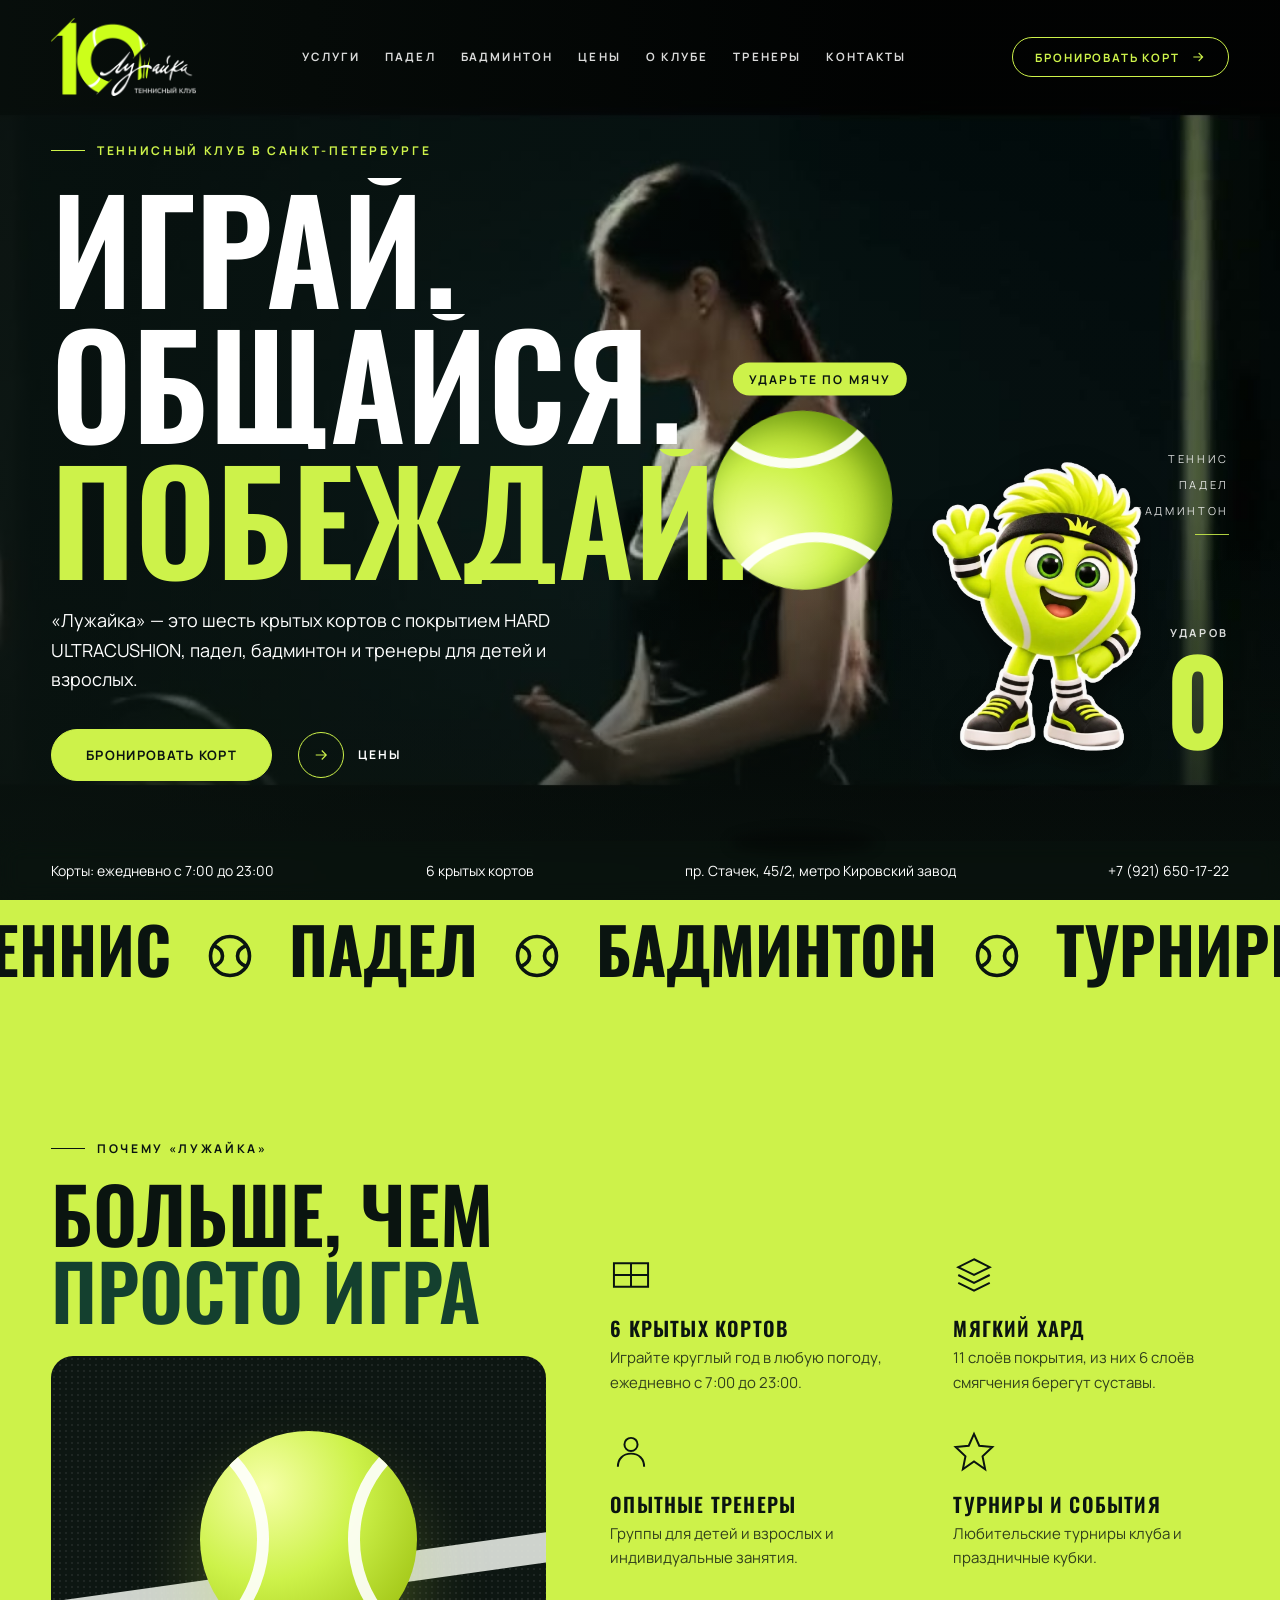
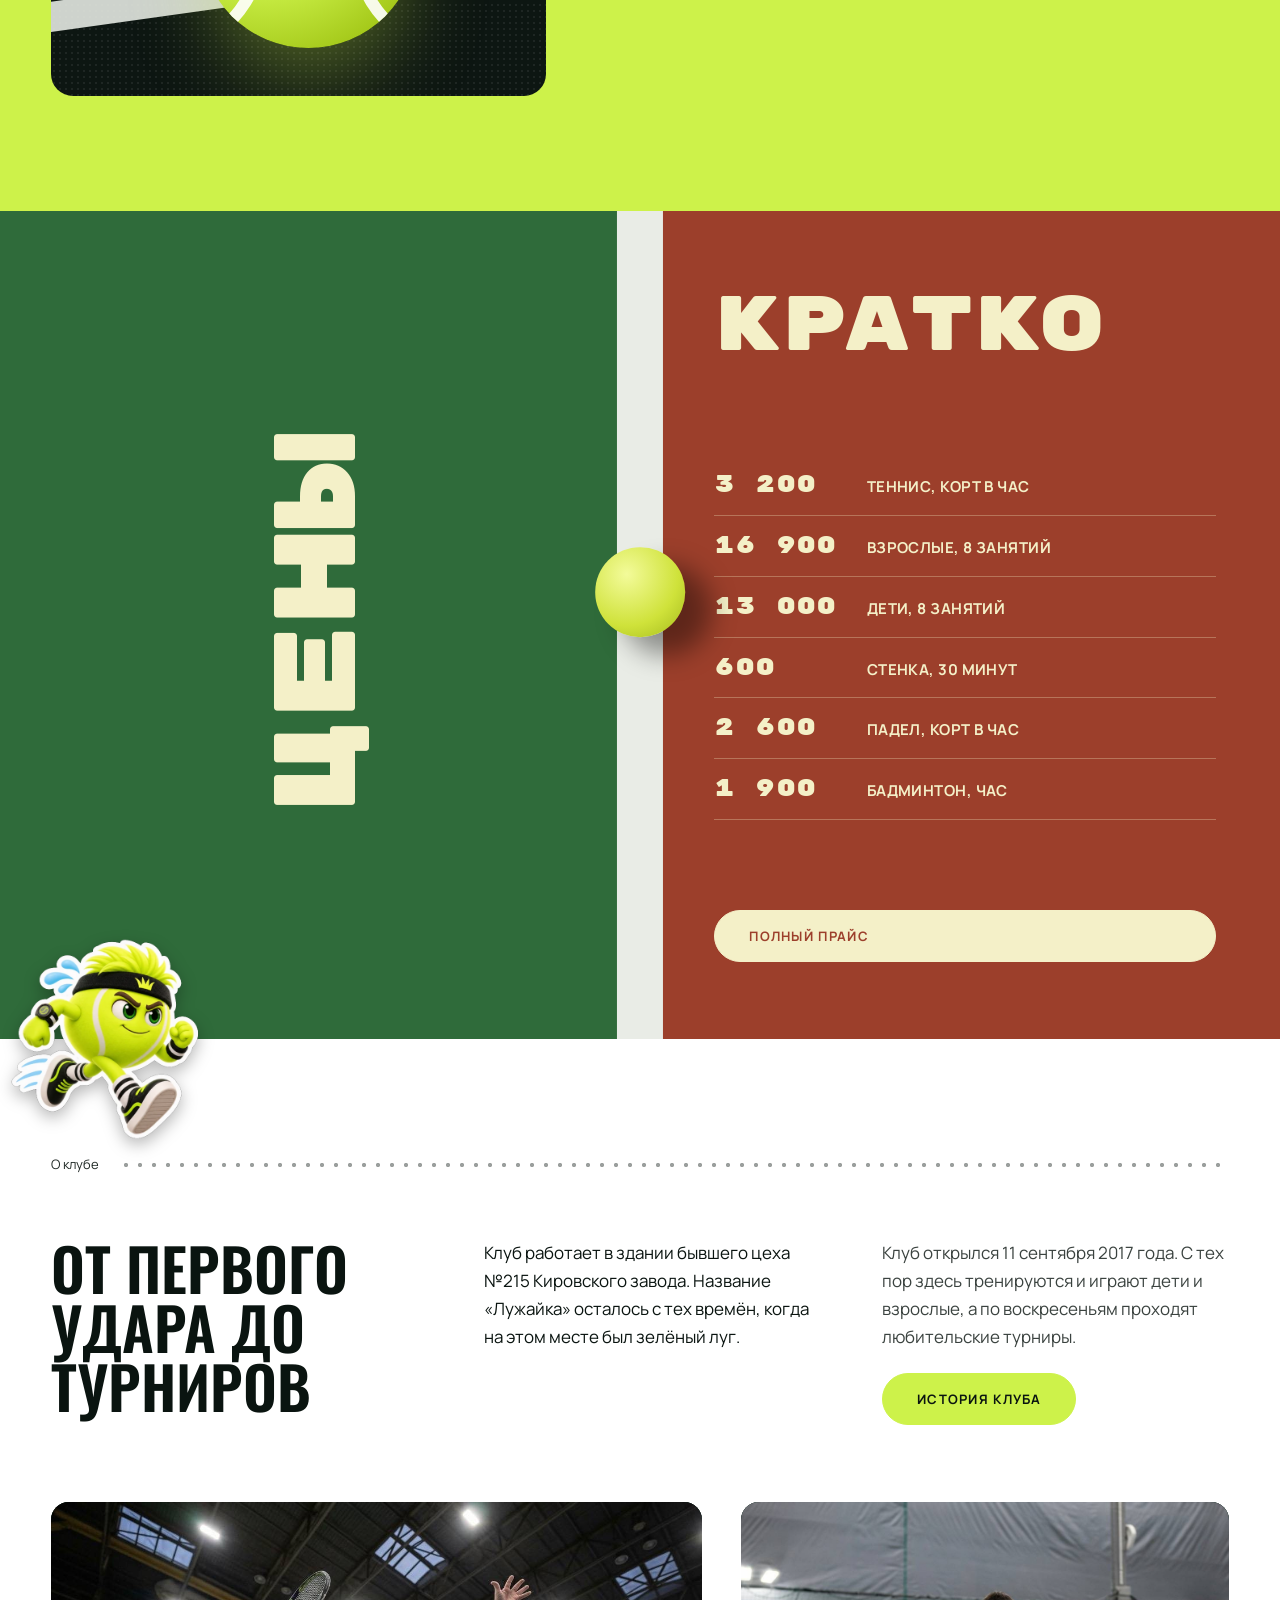
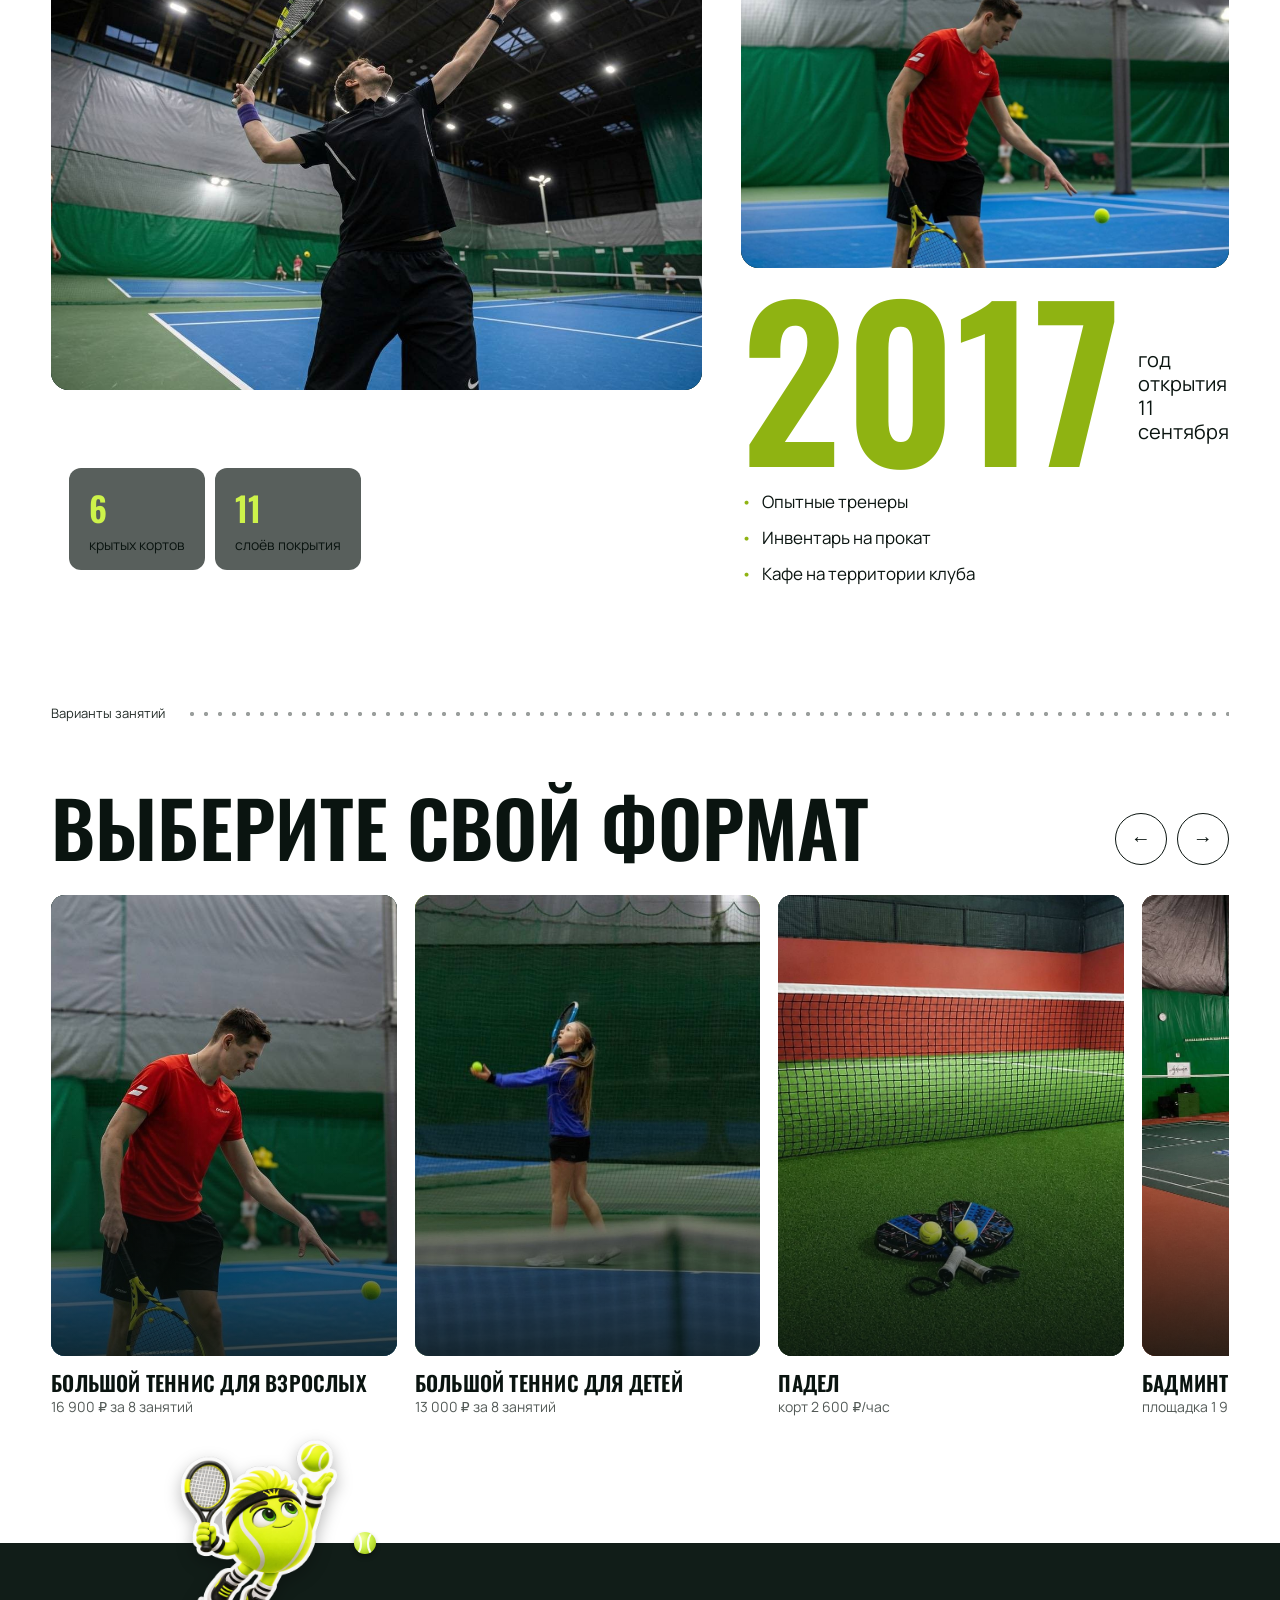
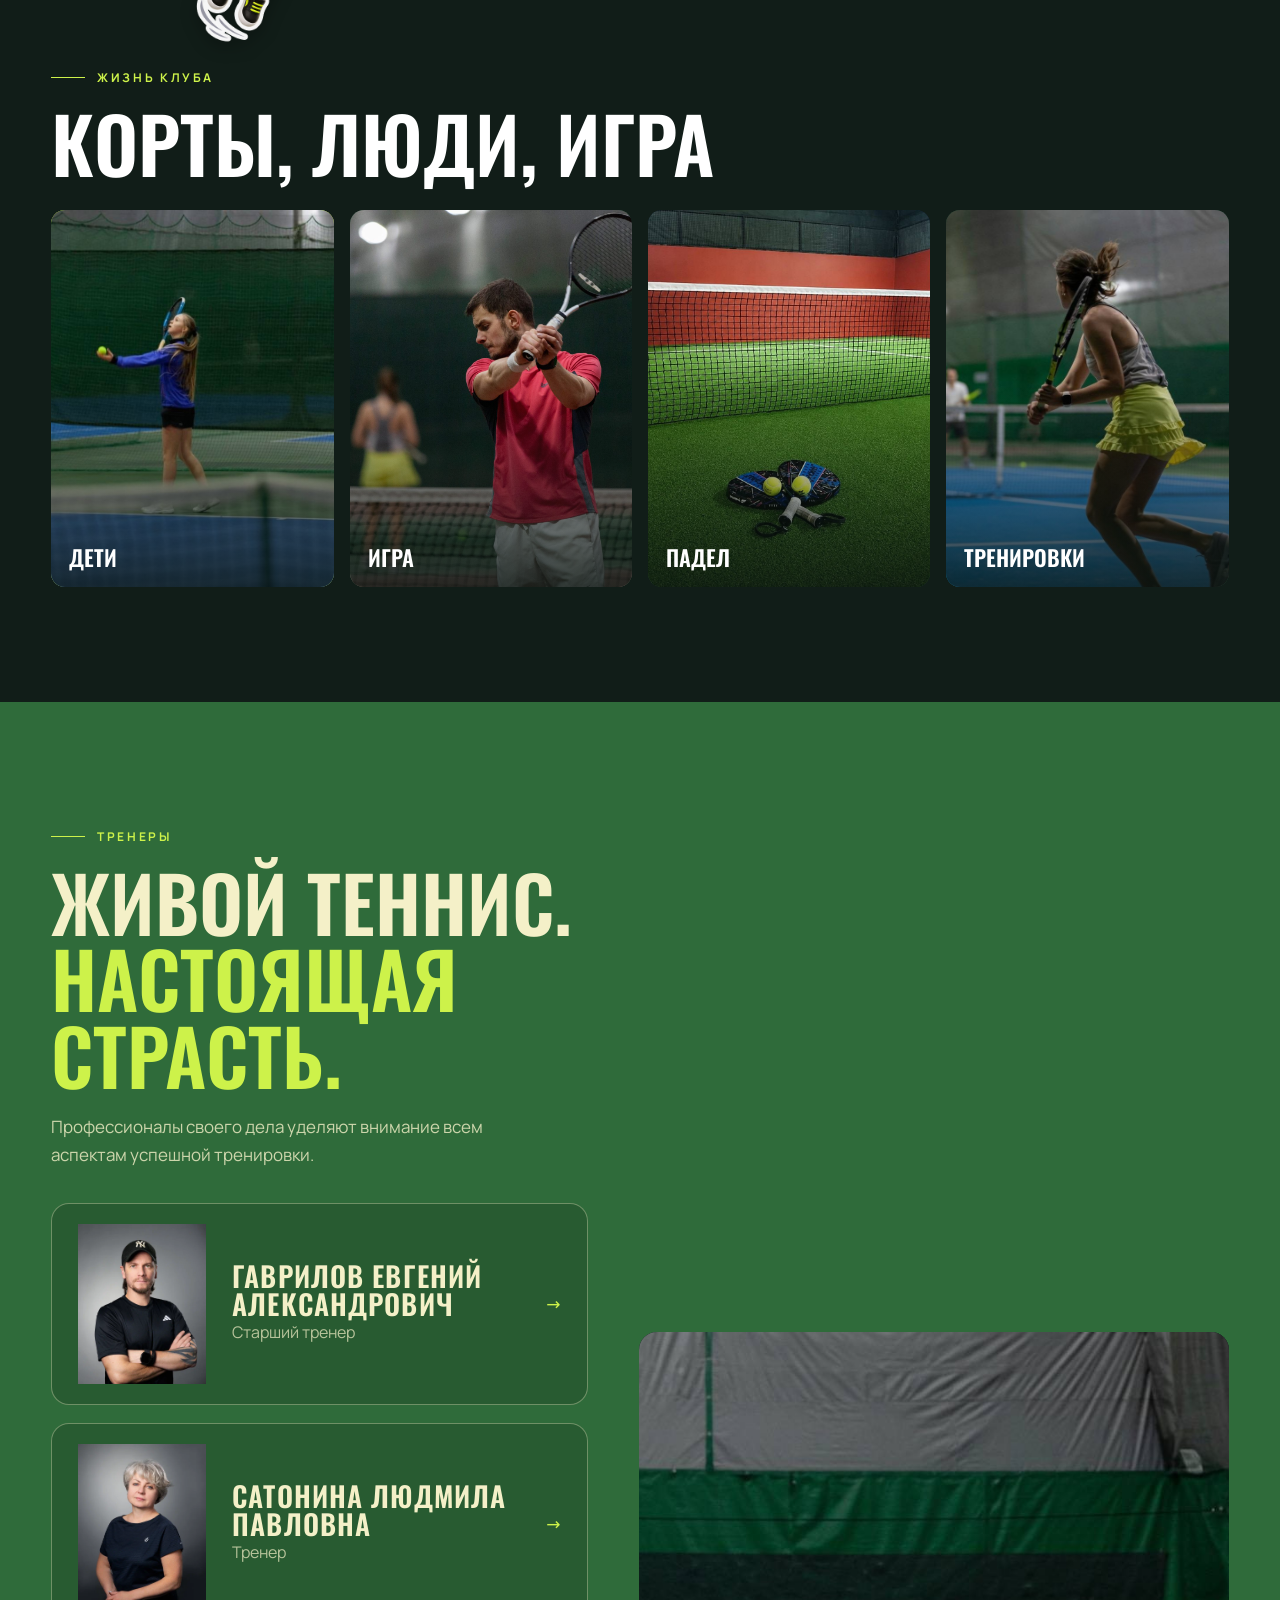
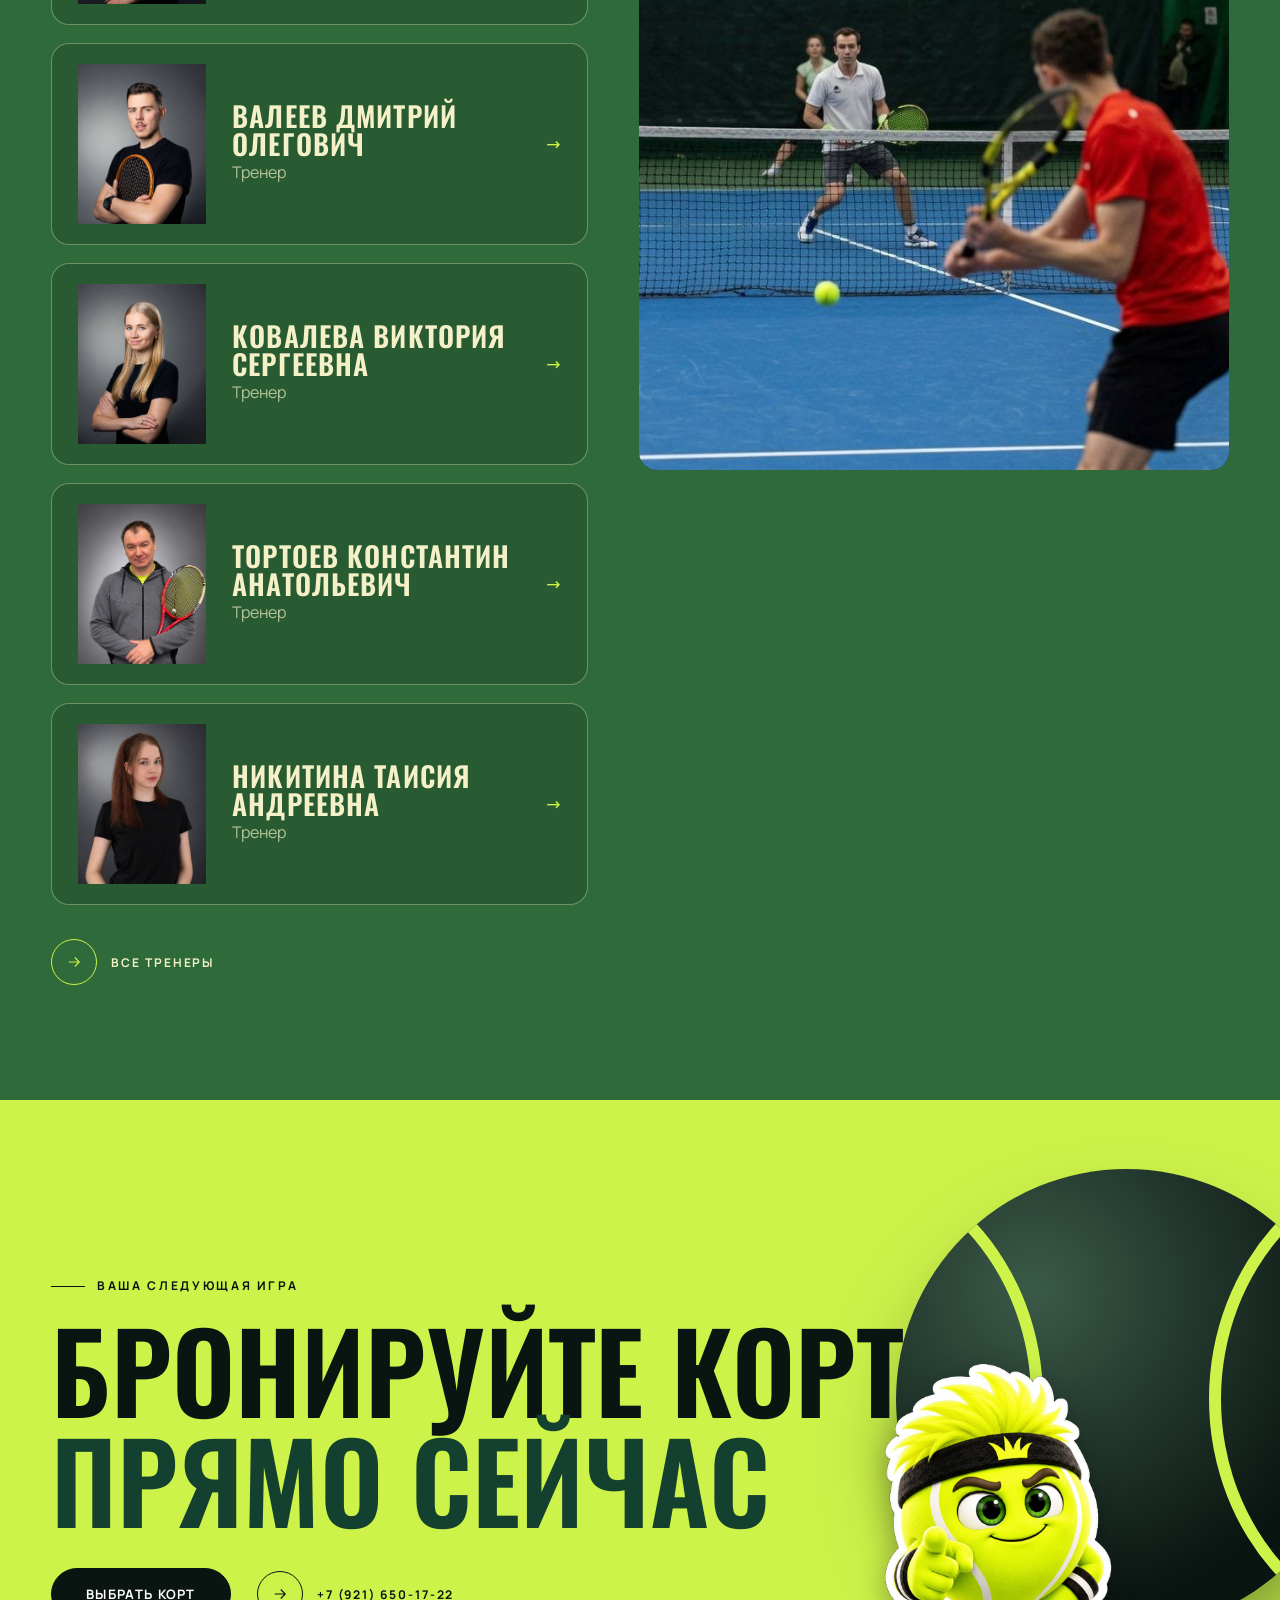
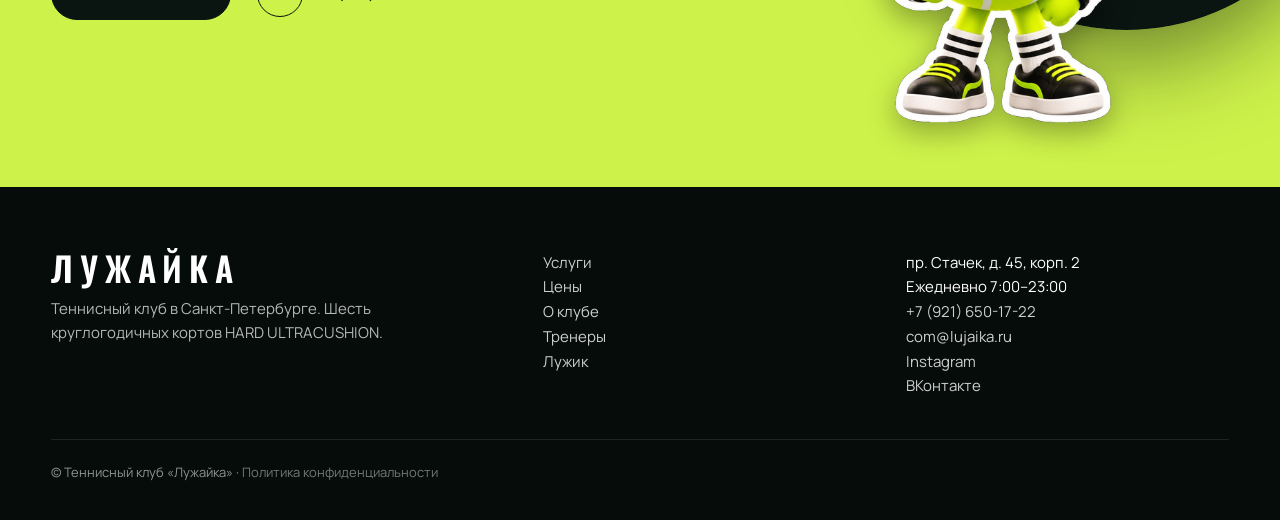
==== index.html @ 57867c81 "Сайт: убрана вращающаяся печать на главном экране Co-Authored-By: Claude Sonnet 5.5 <noreply@anthrop" ====
<!DOCTYPE html>
<html lang="ru">
<head>
<meta charset="utf-8">
<meta name="viewport" content="width=device-width, initial-scale=1, viewport-fit=cover">

<!-- Заголовок вкладки и описание для поисковиков (Яндекс, Google).
     Это единственный текст, который лежит не в js/content.js.
     Если поменяете телефон, адрес или число кортов, обновите описание ниже. -->
<title>Теннисный клуб «Лужайка» — Санкт-Петербург</title>
<meta name="description" content="6 крытых кортов HARD ULTRACUSHION, тренировочная стенка, группы для детей и взрослых, турниры. До 23:00, пр. Стачек, 45/2, Санкт-Петербург.">

<!-- Значок вкладки браузера (салатовый мяч) -->
<link rel="icon" href="data:image/svg+xml,%3Csvg xmlns='http://www.w3.org/2000/svg' viewBox='0 0 32 32'%3E%3Ccircle cx='16' cy='16' r='15' fill='%23cdf24a'/%3E%3Cpath d='M5 9c8 3 8 11 0 14M27 9c-8 3-8 11 0 14' stroke='%23fff' stroke-width='2.4' fill='none'/%3E%3C/svg%3E">

<!-- Шрифты лежат на сайте (папка fonts/), внешние сервисы не нужны -->
<link rel="stylesheet" href="css/00-fonts.css?v=20261121">

<!-- ОФОРМЛЕНИЕ. Порядок важен: файлы ниже перекрывают файлы выше. -->
<link rel="stylesheet" href="css/01-base.css?v=20261121">
<link rel="stylesheet" href="css/02-header.css?v=20261121">
<link rel="stylesheet" href="css/03-photos.css?v=20261121">
<link rel="stylesheet" href="css/04-home.css?v=20261121">
<link rel="stylesheet" href="css/05-inner-pages.css?v=20261121">
<link rel="stylesheet" href="css/06-footer.css?v=20261121">
<link rel="stylesheet" href="css/07-responsive.css?v=20261121">
<link rel="stylesheet" href="css/08-extras.css?v=20261121">
<link rel="stylesheet" href="css/09-luzhik.css?v=20261121">
<link rel="stylesheet" href="css/10-legal.css?v=20261121">
</head>
<body>

<!-- Шапка и меню заполняются скриптом (js/components.js) из списка NAV в content.js -->
<header class="hd" id="hd"></header>
<nav class="mn" id="mn" aria-label="Меню"></nav>

<!-- Служебные слои для анимации перехода между страницами -->
<div id="bars"></div>
<div class="wl"></div>

<!-- Сюда скрипт подставляет содержимое страниц (js/pages.js) -->
<main id="app"></main>

<noscript>
  <p style="padding:120px 24px 40px;max-width:640px;margin:0 auto;color:#fff">
    Теннисный клуб «Лужайка», пр. Стачек, 45/2, Санкт-Петербург. Ежедневно с 7:00 до 23:00.
    Телефон: <a href="tel:+79216501722" style="text-decoration:underline">+7 (921) 650-17-22</a>.
    Для работы сайта включите JavaScript.
  </p>
</noscript>

<!-- СКРИПТЫ. Порядок важен: каждый следующий использует то, что описано в предыдущих.
     content.js    — все тексты, цены, контакты (ЭТОТ ФАЙЛ ВЫ РЕДАКТИРУЕТЕ)
     images.js     — показ фото
     components.js — мелкие блоки (шапка, карточки, подвал)
     pages.js      — сборка страниц
     booking.js    — страница бронирования
     ball-game.js  — мяч на главном экране
     app.js        — переходы между страницами; запускает сайт -->
<script src="js/content.js?v=20261121"></script>
<script src="js/images.js?v=20261121"></script>
<script src="js/components.js?v=20261121"></script>
<script src="js/pages.js?v=20261121"></script>
<script src="js/booking.js?v=20261121"></script>
<script src="js/ball-game.js?v=20261121"></script>
<script src="js/luzhik.js?v=20261121"></script>
<script src="js/cookies.js?v=20261121"></script>
<script src="js/app.js?v=20261121"></script>
</body>
</html>
---- css/00-fonts.css ----
/* Шрифты лежат на самом сайте (папка fonts/), а не на серверах Google: так посетитель не передаёт им свой IP-адрес.
   Шрифты Oswald, Manrope, Rubik Mono One распространяются по лицензии SIL Open Font License 1.1. */
@font-face{font-family:'Oswald';font-style:normal;font-weight:400;font-display:swap;src:url(../fonts/oswald-cyrillic-400.woff2) format('woff2');unicode-range:U+0301,U+0400-045F,U+0490-0491,U+04B0-04B1,U+2116}
@font-face{font-family:'Oswald';font-style:normal;font-weight:400;font-display:swap;src:url(../fonts/oswald-latin-400.woff2) format('woff2');unicode-range:U+0000-00FF,U+0131,U+0152-0153,U+02BB-02BC,U+02C6,U+02DA,U+02DC,U+2000-206F,U+20AC,U+2122,U+2191,U+2193,U+2212,U+2215,U+FEFF,U+FFFD}
@font-face{font-family:'Oswald';font-style:normal;font-weight:500;font-display:swap;src:url(../fonts/oswald-cyrillic-500.woff2) format('woff2');unicode-range:U+0301,U+0400-045F,U+0490-0491,U+04B0-04B1,U+2116}
@font-face{font-family:'Oswald';font-style:normal;font-weight:500;font-display:swap;src:url(../fonts/oswald-latin-500.woff2) format('woff2');unicode-range:U+0000-00FF,U+0131,U+0152-0153,U+02BB-02BC,U+02C6,U+02DA,U+02DC,U+2000-206F,U+20AC,U+2122,U+2191,U+2193,U+2212,U+2215,U+FEFF,U+FFFD}
@font-face{font-family:'Oswald';font-style:normal;font-weight:600;font-display:swap;src:url(../fonts/oswald-cyrillic-600.woff2) format('woff2');unicode-range:U+0301,U+0400-045F,U+0490-0491,U+04B0-04B1,U+2116}
@font-face{font-family:'Oswald';font-style:normal;font-weight:600;font-display:swap;src:url(../fonts/oswald-latin-600.woff2) format('woff2');unicode-range:U+0000-00FF,U+0131,U+0152-0153,U+02BB-02BC,U+02C6,U+02DA,U+02DC,U+2000-206F,U+20AC,U+2122,U+2191,U+2193,U+2212,U+2215,U+FEFF,U+FFFD}
@font-face{font-family:'Oswald';font-style:normal;font-weight:700;font-display:swap;src:url(../fonts/oswald-cyrillic-700.woff2) format('woff2');unicode-range:U+0301,U+0400-045F,U+0490-0491,U+04B0-04B1,U+2116}
@font-face{font-family:'Oswald';font-style:normal;font-weight:700;font-display:swap;src:url(../fonts/oswald-latin-700.woff2) format('woff2');unicode-range:U+0000-00FF,U+0131,U+0152-0153,U+02BB-02BC,U+02C6,U+02DA,U+02DC,U+2000-206F,U+20AC,U+2122,U+2191,U+2193,U+2212,U+2215,U+FEFF,U+FFFD}
@font-face{font-family:'Manrope';font-style:normal;font-weight:400;font-display:swap;src:url(../fonts/manrope-cyrillic-400.woff2) format('woff2');unicode-range:U+0301,U+0400-045F,U+0490-0491,U+04B0-04B1,U+2116}
@font-face{font-family:'Manrope';font-style:normal;font-weight:400;font-display:swap;src:url(../fonts/manrope-latin-400.woff2) format('woff2');unicode-range:U+0000-00FF,U+0131,U+0152-0153,U+02BB-02BC,U+02C6,U+02DA,U+02DC,U+2000-206F,U+20AC,U+2122,U+2191,U+2193,U+2212,U+2215,U+FEFF,U+FFFD}
@font-face{font-family:'Manrope';font-style:normal;font-weight:500;font-display:swap;src:url(../fonts/manrope-cyrillic-500.woff2) format('woff2');unicode-range:U+0301,U+0400-045F,U+0490-0491,U+04B0-04B1,U+2116}
@font-face{font-family:'Manrope';font-style:normal;font-weight:500;font-display:swap;src:url(../fonts/manrope-latin-500.woff2) format('woff2');unicode-range:U+0000-00FF,U+0131,U+0152-0153,U+02BB-02BC,U+02C6,U+02DA,U+02DC,U+2000-206F,U+20AC,U+2122,U+2191,U+2193,U+2212,U+2215,U+FEFF,U+FFFD}
@font-face{font-family:'Manrope';font-style:normal;font-weight:700;font-display:swap;src:url(../fonts/manrope-cyrillic-700.woff2) format('woff2');unicode-range:U+0301,U+0400-045F,U+0490-0491,U+04B0-04B1,U+2116}
@font-face{font-family:'Manrope';font-style:normal;font-weight:700;font-display:swap;src:url(../fonts/manrope-latin-700.woff2) format('woff2');unicode-range:U+0000-00FF,U+0131,U+0152-0153,U+02BB-02BC,U+02C6,U+02DA,U+02DC,U+2000-206F,U+20AC,U+2122,U+2191,U+2193,U+2212,U+2215,U+FEFF,U+FFFD}
@font-face{font-family:'Rubik Mono One';font-style:normal;font-weight:400;font-display:swap;src:url(../fonts/rubik-mono-one-cyrillic-400.woff2) format('woff2');unicode-range:U+0301,U+0400-045F,U+0490-0491,U+04B0-04B1,U+2116}
@font-face{font-family:'Rubik Mono One';font-style:normal;font-weight:400;font-display:swap;src:url(../fonts/rubik-mono-one-latin-400.woff2) format('woff2');unicode-range:U+0000-00FF,U+0131,U+0152-0153,U+02BB-02BC,U+02C6,U+02DA,U+02DC,U+2000-206F,U+20AC,U+2122,U+2191,U+2193,U+2212,U+2215,U+FEFF,U+FFFD}
---- css/01-base.css ----
/* ============================================================
   База: цвета, шрифты, общие правила и кнопки
   Меняйте цвета и шрифты в блоке :root в самом верху.
   ============================================================ */

/* Цвета и шрифты сайта. Поменяйте значение здесь, и цвет изменится везде. */
:root {
  --n: #0a1410;      /* самый тёмный фон (почти чёрный с зелёным оттенком) */
  --n2: #111d18;     /* чуть светлее тёмный фон для чередования блоков */
  --lime: #cdf24a;   /* фирменный салатовый: кнопки, акценты, мяч */
  --lm2: #8fb312;    /* тёмный салатовый для светлых блоков */
  --bl: #2a6bd0;     /* синий (корты, блок «Теннис для всех») */
  --bl2: #1a4a9e;    /* тёмно-синий */
  --gr: #2f6b3a;     /* зелёный (блок «Теннис», тренеры) */
  --br: #9c3f2b;     /* кирпичный (блок «Цены», бадминтон) */
  --cr: #f4f0c8;     /* кремовый текст на зелёном и кирпичном */
  --ink: #0a1410;    /* цвет текста на светлом фоне */
  --ln: rgba(255,255,255,.18); /* тонкие линии-разделители */
  --d: "Oswald","Arial Narrow",sans-serif;   /* шрифт заголовков */
  --s: "Manrope",system-ui,sans-serif;       /* шрифт основного текста */
  box-sizing: border-box;
}

/* Основа страницы */

html {
  background: var(--n);
  scroll-behavior: smooth;
}

*,
*::before,
*::after {
  box-sizing: inherit;
}

/* Основной текст */

body {
  margin: 0;
  background: var(--n);
  color: #fff;
  font: 400 17px/1.65 var(--s);
  overflow-x: hidden;
}

a {
  color: inherit;
  text-decoration: none;
}

:focus-visible {
  outline: 2px solid var(--lime);
  outline-offset: 3px;
}

p {
  margin: 0;
}

/* Заголовки */

h1,
h2,
h3 {
  font-family: var(--d);
  text-transform: uppercase;
  font-weight: 600;
  margin: 0;
  line-height: 1;
}

h2 {
  font-size: clamp(40px,6vw,92px);
}

h3 {
  font-size: clamp(22px,2.2vw,32px);
  letter-spacing: .01em;
}

/* Контейнер: ограничивает ширину содержимого */

.wrap {
  max-width: 1360px;
  margin: 0 auto;
  padding: 0 clamp(20px,4vw,56px);
}

.sec {
  padding: clamp(70px,9vw,130px) 0;
}

/* Цветные фоны секций: .dk тёмный, .dk2 тёмный светлее, .lt светлый */

.dk {
  background: var(--n);
}

/* Цветные фоны секций: .dk тёмный, .dk2 тёмный светлее, .lt светлый */

.dk2 {
  background: var(--n2);
}

.lt {
  background: #fff;
  color: var(--ink);
}

.lm {
  color: var(--lime);
}

.lt .lm {
  color: var(--lm2);
}

/* Метка над заголовком («— ПОКРЫТИЕ») */

.lb {
  display: inline-flex;
  align-items: center;
  gap: 12px;
  font-size: 12px;
  letter-spacing: .22em;
  text-transform: uppercase;
  font-weight: 700;
  color: var(--lime);
}

.lt .lb {
  color: var(--lm2);
}

/* Метка над заголовком («— ПОКРЫТИЕ») */

.lb::before {
  content: "";
  width: 34px;
  height: 1px;
  background: currentColor;
}

/* Нумерованный маркер раздела (A, B) */

.mk {
  display: flex;
  align-items: center;
  gap: 14px;
  border-bottom: 1px solid currentColor;
  padding-bottom: 12px;
  margin-bottom: clamp(30px,4vw,56px);
  font-size: 13px;
  opacity: .9;
}

/* Нумерованный маркер раздела (A, B) */

.mk b {
  width: 28px;
  height: 28px;
  border: 1px solid currentColor;
  border-radius: 50%;
  display: grid;
  place-items: center;
  font-size: 12px;
}

/* Основная кнопка */

.btn {
  display: inline-block;
  padding: 16px 34px;
  border-radius: 99px;
  background: var(--lime);
  color: var(--ink);
  font: 700 13px var(--s);
  letter-spacing: .1em;
  text-transform: uppercase;
  border: 1px solid var(--lime);
  cursor: pointer;
  transition: background .4s,color .4s,transform .5s cubic-bezier(.2,.8,.2,1);
}

/* Основная кнопка */

.btn:hover {
  transform: translateY(-3px);
  background: transparent;
  color: var(--lime);
}

.lt .btn:hover {
  color: var(--ink);
  background: #fff;
}

/* Кнопка-стрелка («Все тренеры →») */

.bt {
  display: inline-flex;
  align-items: center;
  gap: 14px;
  font: 700 12px var(--s);
  letter-spacing: .16em;
  text-transform: uppercase;
  cursor: pointer;
  background: none;
  border: 0;
  color: inherit;
}

/* Кнопка-стрелка («Все тренеры →») */

.bt i {
  width: 46px;
  height: 46px;
  border: 1px solid var(--lime);
  border-radius: 50%;
  display: grid;
  place-items: center;
  color: var(--lime);
  transition: background .4s,color .4s,transform .5s;
}

/* Кнопка-стрелка («Все тренеры →») */

.bt i svg {
  width: 18px;
}

/* Кнопка-стрелка («Все тренеры →») */

.bt:hover i {
  background: var(--lime);
  color: var(--ink);
  transform: translateX(6px);
}

.lt .bt i {
  border-color: var(--ink);
  color: var(--ink);
}

.lt .bt:hover i {
  background: var(--ink);
  color: #fff;
}
---- css/02-header.css ----
/* ============================================================
   Шапка, мобильное меню и анимация перехода между страницами
   ============================================================ */

.hd {
  position: fixed;
  top: 0;
  left: 0;
  right: 0;
  z-index: 50;
  padding: 18px 0;
  transition: background .5s,padding .5s;
}

.hd.sc {
  background: rgba(10,20,16,.84);
  backdrop-filter: blur(14px);
  padding: 12px 0;
}

/* Шапка */

.hd .wrap {
  display: flex;
  align-items: center;
  justify-content: space-between;
  gap: 20px;
}

/* Логотип */

.logo {
  display: flex;
  align-items: center;
  gap: 12px;
  font: 600 24px var(--d);
  letter-spacing: .2em;
  text-transform: uppercase;
}

/* Логотип */

.logo svg {
  width: 32px;
}

/* Меню в шапке */

.links {
  display: flex;
  gap: clamp(14px,2vw,34px);
}

.lk {
  font-size: 11.5px;
  letter-spacing: .18em;
  text-transform: uppercase;
  font-weight: 700;
  position: relative;
  padding: 6px 0;
  opacity: .85;
}

.lk::after {
  content: "";
  position: absolute;
  left: 0;
  right: 0;
  bottom: 0;
  height: 1px;
  background: var(--lime);
  transform: scaleX(0);
  transform-origin: left;
  transition: transform .5s;
}

.lk:hover,
.lk.on {
  opacity: 1;
}

.lk:hover::after,
.lk.on::after {
  transform: scaleX(1);
}

.lk.on {
  color: var(--lime);
}

/* Кнопка «Бронировать корт» в шапке */

.hb {
  display: inline-flex;
  gap: 10px;
  align-items: center;
  border: 1px solid var(--lime);
  color: var(--lime);
  padding: 11px 22px;
  border-radius: 99px;
  font: 700 11.5px var(--s);
  letter-spacing: .16em;
  text-transform: uppercase;
  transition: background .4s,color .4s;
}

/* Кнопка «Бронировать корт» в шапке */

.hb svg {
  width: 16px;
}

/* Кнопка «Бронировать корт» в шапке */

.hb:hover {
  background: var(--lime);
  color: var(--ink);
}

/* Кнопка «Меню» на телефоне */

#mb {
  display: none;
  background: none;
  border: 1px solid var(--ln);
  color: #fff;
  border-radius: 99px;
  padding: 10px 18px;
  font: 700 12px var(--s);
  letter-spacing: .14em;
  text-transform: uppercase;
}

/* Полноэкранное меню на телефоне */

.mn {
  position: fixed;
  inset: 0;
  z-index: 49;
  background: var(--n);
  display: flex;
  flex-direction: column;
  justify-content: center;
  padding: 100px clamp(24px,6vw,80px) 40px;
  opacity: 0;
  visibility: hidden;
  transition: opacity .5s,visibility 0s .5s;
}

.mo .mn {
  opacity: 1;
  visibility: visible;
  transition: opacity .5s;
}

/* Полноэкранное меню на телефоне */

.mn a {
  font: 600 clamp(32px,6vh,58px)/1.2 var(--d);
  text-transform: uppercase;
  width: max-content;
  transform: translateY(24px);
  opacity: 0;
  transition: .7s;
}

.mo .mn a {
  transform: none;
  opacity: 1;
  transition-delay: calc(.2s + var(--k)*.05s);
}

/* Полноэкранное меню на телефоне */

.mn a.on,
.mn a:hover {
  color: var(--lime);
}

@media (max-width: 1240px) {
  .links,
  .hb {
    display: none;
  }
  #mb {
    display: block;
  }
}

/* Анимация перехода между страницами (зелёный экран + Лужик) */

#bars {
  position: fixed;
  inset: 0;
  z-index: 80;
  display: flex;
  pointer-events: none;
}

/* Анимация перехода между страницами (зелёный экран + Лужик) */

#bars i {
  position: absolute;
  inset: 0;
  background: #0E2A1F;
  opacity: 0;
}

/* Лужик, пробегающий во время перехода */
#bars .tr-lz {
  position: absolute;
  left: 50%;
  top: 58%;
  width: clamp(110px, 22vw, 200px);
  margin-left: calc(clamp(110px, 22vw, 200px) / -2);
  transform: translateX(-120vw);
}

/* Название страницы во время перехода */

.wl {
  position: fixed;
  inset: 0;
  z-index: 81;
  display: grid;
  place-items: center;
  font: 700 clamp(40px,10vw,150px) var(--d);
  text-transform: uppercase;
  color: #fff;
  opacity: 0;
  pointer-events: none;
  text-align: center;
  padding: 0 20px;
}

/* Логотип «10 лет» */
.logo img { display: block; height: 78px; width: auto; }
@media (max-width: 600px) { .logo img { height: 58px; } }
---- css/03-photos.css ----
/* ============================================================
   Рамки для фото и эффект появления блоков
   ============================================================ */

/* Фото: рамка, подложка и растягивание на всю область */

.px {
  position: relative;
  overflow: hidden;
  border-radius: 18px;
  background: #16231d;
}

/* Фото: рамка, подложка и растягивание на всю область */

.px>svg,
.px>img {
  position: absolute;
  inset: 0;
  width: 100%;
  height: 100%;
  object-fit: cover;
  display: block;
}

/* Фото: рамка, подложка и растягивание на всю область */

.px img {
  transition: transform 1.4s cubic-bezier(.2,.8,.2,1);
}

/* Фото: рамка, подложка и растягивание на всю область */

.px.bg {
  border-radius: 0;
  position: absolute;
  inset: 0;
  aspect-ratio: auto;
}

/* Плавное появление блоков при прокрутке */

.rv {
  opacity: 0;
  transform: translateY(34px);
  transition: opacity 1.1s,transform 1.1s cubic-bezier(.2,.8,.2,1);
}

/* Плавное появление блоков при прокрутке */

.rv.in {
  opacity: 1;
  transform: none;
}


/* Фото тренера по бадминтону: без боковых полей и без обрезки */
.badminton-coach-frame {
  width: 100%;
  min-width: 0;
  display: flex;
  justify-content: center;
  align-items: flex-start;
}
.badminton-coach-photo {
  position: relative;
  width: 100%;
  height: auto;
  aspect-ratio: auto !important;
  overflow: visible;
  border-radius: 18px;
  background: transparent;
}
.badminton-coach-photo > svg { display: none; }
.badminton-coach-photo > img {
  position: relative;
  inset: auto;
  display: block;
  width: 100%;
  height: auto;
  object-fit: contain;
  border-radius: 18px;
}
---- css/04-home.css ----
/* ============================================================
   Главная страница: главный экран, преимущества, ретро-блок, карусель, тренеры
   ============================================================ */

/* Главный экран (hero) */

.hero {
  position: relative;
  min-height: 100svh;
  display: flex;
  flex-direction: column;
  justify-content: flex-end;
  padding-top: 130px;
  overflow: hidden;
  background: linear-gradient(135deg,#123326,#0a1410);
}

/* Главный экран (hero) */

.hero video,
.hero .bga {
  position: absolute;
  inset: 0;
  width: 100%;
  height: 100%;
  object-fit: cover;
}

/* Сразу показываем кадр-обложку из видео (hero-poster.jpg), пока видео грузится — без нарисованного корта. */
.hero {
  background: #0a1410 url("../img/hero-poster.jpg") center / cover no-repeat;
}
.hero video {
  opacity: 1;
  background: transparent;
}

.hero video.is-ready {
  opacity: 1;
}

/* Главный экран (hero) */

.hero .bga {
  display: none;   /* нарисованный корт больше не показываем */
}

/* Затемнение поверх видео */

.ov {
  position: absolute;
  inset: 0;
  background: linear-gradient(90deg,rgba(10,20,16,.7),rgba(10,20,16,.12) 70%),linear-gradient(0deg,rgba(10,20,16,.75),transparent 40%);
}

/* Главный экран (hero) */

.hero h1 {
  font-size: clamp(60px,11vw,170px);
  line-height: .92;
  font-weight: 600;
  position: relative;
  z-index: 3;
  margin: 18px 0 22px;
}

.ln {
  display: block;
  overflow: hidden;
  padding: .02em 0;
}

/* Заголовок показывается сразу: не оставляем обрезанный текст при загрузке. */
.ln span {
  display: block;
  transform: none;
  animation: none;
}

@keyframes up {
  to {
    transform: none;
  }
}

/* Главный экран (hero) */

.hero .lb,
.hero .sub,
.hero .cta {
  position: relative;
  z-index: 3;
  opacity: 0;
  animation: fi 1.2s var(--delay) forwards;
}

@keyframes fi {
  to {
    opacity: 1;
  }
}

/* Главный экран (hero) */

.hero .sub {
  max-width: 520px;
  margin-bottom: 34px;
  opacity: 0;
  font-size: 18px;
}

.cta {
  display: flex;
  gap: 26px;
  flex-wrap: wrap;
  align-items: center;
}

/* Подпись справа: Теннис / Падел / Бадминтон */

.side {
  position: absolute;
  right: clamp(20px,4vw,56px);
  top: 50%;
  z-index: 3;
  display: grid;
  gap: 8px;
  font-size: 11px;
  letter-spacing: .24em;
  text-transform: uppercase;
  text-align: right;
  opacity: .85;
}

/* Подпись справа: Теннис / Падел / Бадминтон */

.side::after {
  content: "";
  width: 34px;
  height: 1px;
  background: var(--lime);
  justify-self: end;
  margin-top: 6px;
}

/* Полоса с фактами внизу главного экрана */

.facts {
  position: relative;
  z-index: 4;
  margin-top: clamp(36px,5vw,60px);
  border-top: 1px solid var(--ln);
  background: rgba(10,20,16,.55);
  backdrop-filter: blur(10px);
  padding: 18px 0;
  font-size: 14px;
}

/* Полоса с фактами внизу главного экрана */

.facts .wrap {
  display: flex;
  flex-wrap: wrap;
  justify-content: space-between;
  gap: 6px 28px;
}

/* Блок «Больше, чем просто игра» */

.fx {
  display: grid;
  grid-template-columns: 1fr 1.25fr;
  gap: clamp(30px,5vw,80px);
  align-items: center;
}

/* Тёмная плашка с летающим мячом */

.band {
  position: relative;
  overflow: hidden;
  border-radius: 22px;
  min-height: 340px;
  background: #0d1612 radial-gradient(rgba(255,255,255,.07) 1px,transparent 1px) 0 0/6px 6px;
}

/* Тёмная плашка с летающим мячом */

.band::before {
  content: "";
  position: absolute;
  left: -10%;
  right: -10%;
  top: 62%;
  height: 30px;
  background: #e4e8e2;
  transform: rotate(-8deg);
  opacity: .9;
}

/* Мяч (рисуется стилями) */

.ball3 {
  position: absolute;
  left: 30%;
  top: 22%;
  width: clamp(150px,17vw,250px);
  aspect-ratio: 1;
  border-radius: 50%;
  overflow: hidden;
  background: radial-gradient(circle at 30% 26%,#f6ffa8,var(--lime) 42%,#8fb300 100%);
  box-shadow: 0 40px 80px -10px rgba(205,242,74,.35);
  animation: fl 6s ease-in-out infinite alternate;
}

@keyframes fl {
  to {
    transform: translateY(-18px) rotate(14deg);
  }
}

/* Мяч (рисуется стилями) */

.ball3::before,
.ball3::after {
  content: "";
  position: absolute;
  top: -4%;
  width: 100%;
  height: 108%;
  border-radius: 50%;
  border: clamp(7px,1vw,14px) solid rgba(255,255,255,.9);
}

/* Мяч (рисуется стилями) */

.ball3::before {
  left: -68%;
}

/* Мяч (рисуется стилями) */

.ball3::after {
  left: 68%;
}

/* Четыре преимущества */

.ft {
  display: grid;
  grid-template-columns: 1fr 1fr;
  gap: 34px 0;
}

/* Четыре преимущества */

.ft>div {
  padding: 0 26px;
  border-left: 1px solid var(--ln);
}

/* Четыре преимущества */

.ft svg {
  width: 42px;
  height: 42px;
  stroke: var(--lime);
  fill: none;
  stroke-width: 1.5;
  margin-bottom: 14px;
}

/* Четыре преимущества */

.ft h3 {
  margin-bottom: 8px;
  font-size: 20px;
  letter-spacing: .06em;
}

/* Четыре преимущества */

.ft p {
  opacity: .75;
  font-size: 15px;
}

/* Ретро-блок «Теннис / Цены» с кортом посередине */

.rt {
  display: grid;
  grid-template-columns: 1fr 1fr;
  position: relative;
  min-height: 92vh;
}

/* Ретро-блок «Теннис / Цены» с кортом посередине */

.rt .g {
  background: var(--gr);
  display: grid;
  place-items: center;
  padding: 30px;
}

/* Ретро-блок «Теннис / Цены» с кортом посередине */

.rt .g h2 {
  writing-mode: vertical-rl;
  transform: rotate(180deg);
  font: 400 clamp(56px,9vw,140px)/.95 "Rubik Mono One",var(--d);
  color: var(--cr);
  letter-spacing: -.02em;
}

/* Ретро-блок «Теннис / Цены» с кортом посередине */

.rt .l {
  position: absolute;
  left: 50%;
  top: 0;
  bottom: 0;
  width: clamp(26px,3.6vw,54px);
  transform: translateX(-50%);
  background: #e9ece6;
}

/* Ретро-блок «Теннис / Цены» с кортом посередине */

.rt .rb {
  position: absolute;
  left: 50%;
  top: 46%;
  width: clamp(70px,7vw,100px);
  aspect-ratio: 1;
  border-radius: 50%;
  transform: translate(-50%,-50%);
  background: radial-gradient(circle at 35% 30%,#f3fb9a,#cfe23a 60%,#a2b81c);
  box-shadow: 26px 18px 26px rgba(0,0,0,.4);
  animation: fl 5s ease-in-out infinite alternate;
}

/* Ретро-блок «Теннис / Цены» с кортом посередине */

.rt .b {
  background: var(--br);
  color: var(--cr);
  padding: clamp(40px,6vw,90px) clamp(24px,5vw,80px) clamp(40px,6vw,90px) calc(clamp(26px,3.6vw,54px)/2 + clamp(26px,4vw,64px));
  display: flex;
  flex-direction: column;
  justify-content: space-between;
  gap: 30px;
}

/* Ретро-блок «Теннис / Цены» с кортом посередине */

.rt .b h2 {
  font: 400 clamp(40px,6vw,86px)/1 "Rubik Mono One",var(--d);
}

.pl a {
  display: flex;
  gap: 18px;
  align-items: baseline;
  padding: 15px 0;
  border-bottom: 1px solid rgba(244,240,200,.3);
  font-weight: 700;
  text-transform: uppercase;
  font-size: 15px;
  letter-spacing: .03em;
  transition: padding .4s;
}

.pl a:hover {
  padding-left: 12px;
}

.pl b {
  font: 400 24px "Rubik Mono One",var(--d);
  white-space: nowrap;
  min-width: 5.6em;
}

/* Ретро-блок «Теннис / Цены» с кортом посередине */

.rt .btn {
  background: var(--cr);
  color: var(--br);
  border-color: var(--cr);
  justify-self: start;
}

/* Ретро-блок «Теннис / Цены» с кортом посередине */

.rt .btn:hover {
  color: var(--cr);
  background: transparent;
}

@media (max-width: 860px) {
  .rt {
    grid-template-columns: 1fr;
  }
  .rt .g h2 {
    writing-mode: initial;
    transform: none;
  }
  .rt .l,
  .rt .rb {
    display: none;
  }
  .rt .b {
    padding: 40px 24px;
  }
}

/* Синий блок «Теннис для всех» */

.bl {
  position: relative;
  overflow: hidden;
  background: linear-gradient(180deg,var(--bl),var(--bl2));
  padding: clamp(120px,14vw,190px) 0 clamp(60px,8vw,110px);
}

/* Синий блок «Теннис для всех» */

.bl::before {
  content: "";
  position: absolute;
  inset: 0;
  background: radial-gradient(40% 30% at 15% 80%,rgba(255,255,255,.55),transparent 70%),radial-gradient(35% 28% at 85% 55%,rgba(255,255,255,.45),transparent 70%),radial-gradient(30% 25% at 60% 100%,rgba(255,255,255,.5),transparent 70%);
}

/* Синий блок «Теннис для всех» */

.bl .wrap {
  position: relative;
}

/* Синий блок «Теннис для всех» */

.bl h2 {
  font-size: clamp(64px,14vw,230px);
  font-weight: 700;
  line-height: .88;
  letter-spacing: -.01em;
  color: #fff;
}

/* Синий блок «Теннис для всех» */

.bl .px {
  margin-top: clamp(30px,5vw,60px);
  border-radius: 22px;
}

.gl {
  position: absolute;
  left: 24px;
  bottom: 24px;
  max-width: 300px;
  padding: 18px 22px;
  background: rgba(255,255,255,.2);
  backdrop-filter: blur(12px);
  border: 1px solid rgba(255,255,255,.35);
  border-radius: 14px;
  font-size: 15px;
  z-index: 2;
}

/* Блок «О клубе» на главной */

.ab {
  display: grid;
  grid-template-columns: 1.1fr 1fr 1fr;
  gap: clamp(24px,4vw,60px);
  align-items: start;
}

/* Блок «О клубе» на главной */

.ab h2 {
  font-size: clamp(34px,4.6vw,66px);
}

/* Блок «О клубе» на главной */

.ab p {
  opacity: .8;
}

/* Фото со статистикой */

.st {
  display: grid;
  grid-template-columns: 1.5fr 1fr;
  gap: clamp(20px,3vw,40px);
  margin-top: clamp(40px,6vw,80px);
}

/* Фото со статистикой */

.st .big {
  position: relative;
}

/* Фото со статистикой */

.stt {
  position: absolute;
  left: 18px;
  bottom: 18px;
  display: flex;
  gap: 10px;
  z-index: 2;
  flex-wrap: wrap;
}

/* Фото со статистикой */

.stt div {
  background: rgba(10,20,16,.68);
  backdrop-filter: blur(8px);
  border-radius: 12px;
  padding: 14px 20px;
  font-size: 14px;
}

/* Фото со статистикой */

.stt b {
  display: block;
  font: 600 34px var(--d);
  color: var(--lime);
}

/* Большая цифра «7–23» */

.num {
  font: 600 clamp(110px,16vw,240px)/.85 var(--d);
  color: var(--lm2);
  display: flex;
  align-items: flex-end;
  gap: 16px;
}

/* Большая цифра «7–23» */

.num span {
  font: 400 20px/1.2 var(--s);
  color: var(--ink);
  padding-bottom: 18px;
}

.ul {
  padding: 0;
  margin: 26px 0 0;
  list-style: none;
  display: grid;
  gap: 8px;
}

.ul li::before {
  content: "•";
  color: var(--lm2);
  margin-right: 10px;
}

/* Заголовок секции со стрелками */

.ch {
  display: flex;
  justify-content: space-between;
  align-items: end;
  gap: 20px;
  margin-bottom: 30px;
  flex-wrap: wrap;
}

.ar {
  display: flex;
  gap: 10px;
}

.ar button {
  width: 52px;
  height: 52px;
  border-radius: 50%;
  border: 1px solid currentColor;
  background: none;
  color: inherit;
  font-size: 20px;
  cursor: pointer;
  transition: background .3s,color .3s;
}

.ar button:hover {
  background: var(--ink);
  color: #fff;
}

/* Карусель программ */

.cs {
  display: flex;
  gap: 18px;
  overflow-x: auto;
  scroll-snap-type: x mandatory;
  padding-bottom: 10px;
  scrollbar-width: none;
}

/* Карусель программ */

.cs::-webkit-scrollbar {
  display: none;
}

.pg {
  flex: none;
  width: clamp(240px,27vw,360px);
  scroll-snap-align: start;
}

.pg .px {
  aspect-ratio: 3/4;
  border-radius: 14px;
}

.pg .px::after,
.gt .px::after {
  content: "";
  position: absolute;
  inset: 0;
  background: linear-gradient(0deg,rgba(10,20,16,.78),transparent 55%);
}

.pg:hover img,
.gt:hover img {
  transform: scale(1.07);
}

.pg h3 {
  font-size: 21px;
  margin-top: 16px;
}

.pg small {
  display: block;
  opacity: .7;
  font-size: 14px;
  margin-top: 2px;
}

/* Галерея «Корты, люди, игра» */

.gg {
  display: grid;
  grid-template-columns: repeat(4,1fr);
  gap: 16px;
}

.gt .px {
  aspect-ratio: 3/4;
  border-radius: 14px;
}

.gt b {
  position: absolute;
  left: 18px;
  bottom: 14px;
  z-index: 2;
  font: 600 22px var(--d);
  text-transform: uppercase;
}

/* Блок тренеров */

.pp {
  display: grid;
  grid-template-columns: 1fr 1.1fr;
  gap: clamp(24px,4vw,60px);
  align-items: center;
}

/* Блок тренеров */

.pp h2 .lm {
  display: block;
}

.cd {
  display: grid;
  gap: 14px;
  margin: 34px 0;
}

.cd a {
  display: grid;
  grid-template-columns: auto 1fr auto;
  gap: 18px;
  align-items: center;
  padding: 16px 20px;
  border: 1px solid var(--ln);
  border-radius: 14px;
  background: rgba(255,255,255,.04);
  transition: border-color .4s,background .4s;
}

.cd a:hover {
  border-color: var(--lime);
  background: rgba(205,242,74,.06);
}

.cd .ini {
  width: 58px;
  height: 58px;
  border-radius: 50%;
  background: var(--lime);
  color: var(--ink);
  display: grid;
  place-items: center;
  font: 600 22px var(--d);
}

.cd h3 {
  font-size: 19px;
  letter-spacing: .04em;
}

.cd small {
  opacity: .7;
  font-size: 13px;
}

.cd i {
  color: var(--lime);
  font-style: normal;
}

/* Финальный призыв к действию */

.cta2 {
  position: relative;
  overflow: hidden;
  padding: clamp(100px,13vw,190px) 0;
  background: var(--n2);
}

/* Финальный призыв к действию */

.cta2 h2 {
  font-size: clamp(46px,8.6vw,130px);
  max-width: 900px;
  margin: 18px 0 34px;
}

/* Финальный призыв к действию */

.cta2 h2 .lm {
  display: block;
}

/* Финальный призыв к действию */

.cta2 .wrap {
  position: relative;
  z-index: 2;
}

/* Финальный призыв к действию */

.cta2 .ov {
  background: linear-gradient(90deg,rgba(10,20,16,.92),rgba(10,20,16,.4));
}

/* Подписи галереи «Корты, люди, игра» всегда видны на своём фото */
.gt { position: relative; margin: 0; }
.gt b { right: 10px; font-size: clamp(14px, 1.8vw, 22px); overflow-wrap: anywhere; }

/* Карточки тренеров крупнее: большое фото и крупное имя */
.cd { gap: 18px; }
.cd a { padding: 20px 26px; gap: 26px; border-radius: 18px; }
.cd .ini { width: 128px; height: 160px; border-radius: 14px; overflow: hidden; font-size: 34px; }
.cd .ini img { width: 100%; height: 100%; object-fit: cover; object-position: center 20%; display: block; }
.cd h3 { font-size: clamp(21px, 2.4vw, 28px); }
.cd small { font-size: 16px; }
@media (max-width: 600px) {
  .cd a { padding: 14px 16px; gap: 16px; }
  .cd .ini { width: 92px; height: 116px; }
  .cd h3 { font-size: 19px; }
}
---- css/05-inner-pages.css ----
/* ============================================================
   Внутренние страницы: Услуги, Падел, Бадминтон, Цены, О клубе, Бронь, Контакты
   ============================================================ */

/* Шапка внутренней страницы (большая картинка и заголовок) */

.ph {
  position: relative;
  min-height: 66vh;
  display: flex;
  align-items: flex-end;
  padding: 150px 0 clamp(50px,6vw,80px);
  overflow: hidden;
  background: var(--n2);
}

/* Шапка внутренней страницы (большая картинка и заголовок) */

.ph .wrap {
  position: relative;
  z-index: 2;
  width: 100%;
}

/* Шапка внутренней страницы (большая картинка и заголовок) */

.ph::after {
  content: "";
  position: absolute;
  inset: 0;
  background: linear-gradient(90deg,rgba(10,20,16,.9),rgba(10,20,16,.3)),linear-gradient(0deg,rgba(10,20,16,.7),transparent 50%);
}

/* Шапка внутренней страницы (большая картинка и заголовок) */

.ph .px {
  z-index: 0;
}

/* Шапка внутренней страницы (большая картинка и заголовок) */

.ph.blue::after {
  background: linear-gradient(90deg,rgba(14,48,110,.92),rgba(14,48,110,.3));
}

/* Шапка внутренней страницы (большая картинка и заголовок) */

.ph.red::after {
  background: linear-gradient(90deg,rgba(100,36,22,.92),rgba(100,36,22,.3));
}

/* Шапка внутренней страницы (большая картинка и заголовок) */

.ph h1 {
  font-size: clamp(58px,11vw,170px);
  font-weight: 700;
  margin: 18px 0 18px;
}

/* Шапка внутренней страницы (большая картинка и заголовок) */

.ph p {
  max-width: 620px;
  font-size: 19px;
  opacity: .9;
}

/* Блок «фото + текст + кнопка» (страница «Услуги») */

.sb {
  display: grid;
  grid-template-columns: 1fr 1fr;
  gap: clamp(24px,5vw,80px);
  align-items: center;
  padding: clamp(60px,8vw,110px) 0;
}

/* Блок «фото + текст + кнопка» (страница «Услуги») */

.sb.rev .px {
  order: 2;
}

/* Блок «фото + текст + кнопка» (страница «Услуги») */

.sb h2 {
  font-size: clamp(36px,5vw,70px);
  margin: 14px 0;
}

/* Блок «фото + текст + кнопка» (страница «Услуги») */

.sb p {
  margin: 0 0 18px;
  max-width: 520px;
  opacity: .82;
}

/* Блок «фото + текст + кнопка» (страница «Услуги») */

.sb ul {
  padding: 0;
  margin: 0 0 26px;
  list-style: none;
  display: grid;
  gap: 8px;
}

/* Блок «фото + текст + кнопка» (страница «Услуги») */

.sb li {
  padding-left: 22px;
  position: relative;
}

/* Блок «фото + текст + кнопка» (страница «Услуги») */

.sb li::before {
  content: "";
  position: absolute;
  left: 0;
  top: .7em;
  width: 10px;
  height: 1px;
  background: var(--lime);
}

.lt .sb li::before {
  background: var(--lm2);
}

.row {
  display: flex;
  gap: 22px;
  flex-wrap: wrap;
  align-items: center;
}

.price {
  font: 600 28px var(--d);
  color: var(--lime);
  text-transform: uppercase;
}

.lt .price {
  color: var(--lm2);
}

/* Карточки цен */

.gr {
  display: grid;
  grid-template-columns: repeat(auto-fit,minmax(min(100%,280px),1fr));
  gap: 18px;
}

.pc {
  border: 1px solid var(--ln);
  border-radius: 18px;
  padding: 28px;
  display: grid;
  gap: 10px;
  align-content: start;
  background: rgba(255,255,255,.04);
  transition: border-color .4s,transform .5s;
}

.pc:hover {
  border-color: var(--lime);
  transform: translateY(-4px);
}

.pc b {
  font: 600 clamp(36px,3.6vw,52px)/1 var(--d);
  color: var(--lime);
}

.pc small {
  font-size: 14px;
  opacity: .75;
  line-height: 1.5;
}

.lt .pc {
  border-color: rgba(10,20,16,.15);
  background: #f5f7f2;
}

.lt .pc b {
  color: var(--lm2);
}

/* Вкладки-фильтры (Теннис / Группы / Падел…) */

.chips {
  display: flex;
  flex-wrap: wrap;
  gap: 10px;
  margin-bottom: 34px;
}

.chip {
  padding: 12px 24px;
  border-radius: 99px;
  border: 1px solid var(--ln);
  font: 700 12px var(--s);
  letter-spacing: .14em;
  text-transform: uppercase;
  background: none;
  color: inherit;
  cursor: pointer;
  transition: background .3s,color .3s;
}

.chip.on,
.chip:hover {
  background: var(--lime);
  color: var(--ink);
  border-color: var(--lime);
}

/* Вопросы и ответы (FAQ) */

details {
  border-top: 1px solid rgba(10,20,16,.18);
  padding: 22px 0;
}

/* Вопросы и ответы (FAQ) */

details:last-child {
  border-bottom: 1px solid rgba(10,20,16,.18);
}

summary {
  font: 500 clamp(20px,2.2vw,30px) var(--d);
  text-transform: uppercase;
  cursor: pointer;
  list-style: none;
  display: flex;
  justify-content: space-between;
  gap: 20px;
}

summary::after {
  content: "+";
  color: var(--lm2);
  transition: transform .4s;
}

/* Вопросы и ответы (FAQ) */

details[open] summary::after {
  transform: rotate(45deg);
}

/* Вопросы и ответы (FAQ) */

details p {
  margin-top: 12px;
  opacity: .8;
  max-width: 720px;
}

/* История клуба по годам */

.yr {
  padding: 30px 0;
  border-top: 1px solid var(--ln);
  display: grid;
  grid-template-columns: 1fr 1.1fr;
  gap: 20px 50px;
  align-items: center;
}

/* История клуба по годам */

.yr h2 {
  font-size: clamp(70px,13vw,200px);
  color: transparent;
  -webkit-text-stroke: 1.5px var(--lime);
}

/* Схема слоёв покрытия */

.scene {
  perspective: 1400px;
  height: clamp(340px,40vw,500px);
  position: relative;
}

.stack {
  --p: 0;
  position: absolute;
  left: 50%;
  top: 50%;
  width: min(320px,66%);
  aspect-ratio: 1.25;
  margin: calc(min(320px,66%)*-.3) 0 0 calc(min(320px,66%)*-.5);
  transform-style: preserve-3d;
  transform: rotateX(58deg) rotateZ(-32deg);
}

.ly {
  position: absolute;
  inset: 0;
  border-radius: 6px;
  border: 1px solid rgba(255,255,255,.45);
  background: rgba(255,255,255,.12);
  transform: translateZ(calc(var(--i)*(3px + var(--p)*17px)));
}

.ly.c {
  background: var(--bl);
}

.ly.u {
  background: var(--lime);
}

.leg {
  list-style: none;
  padding: 0;
  margin: 22px 0 0;
  display: grid;
  gap: 10px;
  font-size: 15px;
}

.leg li {
  display: flex;
  gap: 14px;
  align-items: center;
}

.leg i {
  width: 30px;
  height: 12px;
  border: 1px solid rgba(255,255,255,.45);
  background: rgba(255,255,255,.12);
}

.leg .c i {
  background: var(--bl);
}

.leg .u i {
  background: var(--lime);
}

/* Две колонки */

.two {
  display: grid;
  grid-template-columns: 1fr 1fr;
  gap: clamp(30px,6vw,100px);
  align-items: center;
}

/* Шаги «Как записаться» */

.stp {
  display: grid;
  grid-template-columns: repeat(3,1fr);
  gap: clamp(24px,4vw,60px);
}

/* Шаги «Как записаться» */

.stp b {
  font: 600 70px/1 var(--d);
  color: var(--lime);
  display: block;
  margin-bottom: 10px;
}

/* Шаги «Как записаться» */

.stp p {
  opacity: .8;
  margin-top: 8px;
}

/* Событие */

.ev {
  display: grid;
  grid-template-columns: .8fr 1.4fr;
  gap: 30px 60px;
}

/* Событие */

.ev time {
  font: 600 clamp(44px,6vw,90px)/1 var(--d);
  color: var(--lime);
  text-transform: uppercase;
}

/* Контакты: адрес, телефон, почта */

.info {
  display: grid;
  grid-template-columns: 1fr 1fr;
  gap: 0 60px;
}

/* Контакты: адрес, телефон, почта */

.info>* {
  padding: 26px 0;
  border-top: 1px solid var(--ln);
  display: block;
}

/* Контакты: адрес, телефон, почта */

.info small {
  display: block;
  font-size: 12px;
  letter-spacing: .2em;
  text-transform: uppercase;
  opacity: .6;
  margin-bottom: 8px;
}

/* Контакты: адрес, телефон, почта */

.info b {
  font: 600 clamp(24px,3vw,42px)/1.15 var(--d);
  text-transform: uppercase;
}

/* Страница бронирования: корты, время, форма */

.bk {
  display: grid;
  grid-template-columns: 1.5fr 1fr;
  gap: clamp(30px,5vw,70px);
  align-items: start;
}

/* Страница бронирования: корты, время, форма */

.bk h3 {
  margin: 36px 0 16px;
  font-size: 26px;
}

/* Страница бронирования: корты, время, форма */

.bk h3:first-child {
  margin-top: 0;
}

.ct {
  display: grid;
  grid-template-columns: repeat(auto-fill,minmax(130px,1fr));
  gap: 12px;
}

.ct button {
  border: 1px solid var(--ln);
  background: var(--n2);
  color: #fff;
  border-radius: 16px;
  padding: 0 0 10px;
  cursor: pointer;
  font: 700 13px var(--s);
  overflow: hidden;
  transition: border-color .3s,transform .4s;
}

.ct button svg {
  display: block;
  width: 100%;
}

.ct button span {
  display: block;
  margin-top: 8px;
}

.ct button:hover {
  transform: translateY(-3px);
}

.ct button.on {
  border-color: var(--lime);
  box-shadow: 0 0 0 1px var(--lime);
}

.tm {
  display: grid;
  grid-template-columns: repeat(auto-fill,minmax(78px,1fr));
  gap: 8px;
}

.tm button {
  padding: 11px 0;
  border-radius: 12px;
  border: 1px solid var(--ln);
  background: none;
  color: #fff;
  font: 700 14px var(--s);
  cursor: pointer;
}

.tm button.on {
  background: var(--lime);
  color: var(--ink);
  border-color: var(--lime);
}

.tm button:hover {
  border-color: var(--lime);
}

/* Страница бронирования: корты, время, форма */

.bk input[type=date],
.bk input[type=text],
.bk input[type=tel] {
  background: rgba(255,255,255,.06);
  border: 1px solid var(--ln);
  color: #fff;
  font: 500 18px var(--s);
  padding: 14px 16px;
  border-radius: 14px;
  width: 100%;
  outline: 0;
  color-scheme: dark;
}

/* Страница бронирования: корты, время, форма */

.bk input:focus {
  border-color: var(--lime);
}

/* Карточка с формой заявки */

.sm {
  position: sticky;
  top: 100px;
  border-radius: 22px;
  padding: 28px;
  background: var(--lime);
  color: var(--ink);
  display: grid;
  gap: 12px;
}

/* Карточка с формой заявки */

.sm b {
  font: 600 34px/1.1 var(--d);
  text-transform: uppercase;
}

/* Карточка с формой заявки */

.sm input[type=text],
.sm input[type=tel] {
  background: #fff;
  border: 0;
  color: var(--ink);
}

/* Карточка с формой заявки */

.sm .btn {
  background: var(--ink);
  color: #fff;
  border-color: var(--ink);
}

/* Карточка с формой заявки */

.sm .btn:hover {
  color: var(--ink);
  background: transparent;
}

/* Карточка с формой заявки */

.sm .ck {
  display: flex;
  gap: 10px;
  font-size: 13px;
}

.ok {
  font: 600 clamp(30px,3.6vw,50px)/1.1 var(--d);
  text-transform: uppercase;
  animation: up .8s both;
}

/* ============================================================
   Страница тренера (#/coach/…) и страница «Политика конфиденциальности»
   ============================================================ */

.cp {
  padding: clamp(120px,12vw,160px) 0 clamp(60px,8vw,110px);
  background: var(--n);
}

/* Ссылка «← Все тренеры» */

.cp-back {
  display: inline-block;
  margin-bottom: clamp(24px,3.5vw,48px);
  font: 700 12px var(--s);
  letter-spacing: .16em;
  text-transform: uppercase;
  opacity: .75;
  transition: opacity .3s,color .3s;
}

.cp-back:hover {
  opacity: 1;
  color: var(--lime);
}

/* Фото слева, данные справа */

.cp-g {
  display: grid;
  grid-template-columns: minmax(260px,.8fr) 1.4fr;
  gap: clamp(30px,5vw,80px);
  align-items: start;
}

.cp h1 {
  font-size: clamp(38px,5.2vw,78px);
  font-weight: 600;
  margin: 16px 0 clamp(26px,3vw,40px);
}

/* Фото тренера; если фото нет, показываются крупные инициалы */

.cp-ph {
  background: radial-gradient(circle at 30% 20%,#1b3a2b,var(--n2) 70%);
}

.cp-ph span {
  position: absolute;
  inset: 0;
  display: grid;
  place-items: center;
  font: 600 clamp(80px,12vw,170px) var(--d);
  color: var(--lime);
  opacity: .9;
}

/* Данные тренера: образование, стаж, достижения */

.cp-info {
  margin: 0 0 26px;
  display: grid;
  border-bottom: 1px solid var(--ln);
}

.cp-info>div {
  display: grid;
  grid-template-columns: 200px 1fr;
  gap: 6px 24px;
  padding: 16px 0;
  border-top: 1px solid var(--ln);
}

.cp-info dt {
  padding-top: 4px;
  font-size: 12px;
  letter-spacing: .18em;
  text-transform: uppercase;
  opacity: .6;
}

.cp-info dd {
  margin: 0;
}

/* Свободное описание тренера */

.cp-p {
  max-width: 640px;
  margin-bottom: 14px;
  opacity: .85;
}

/* Политика конфиденциальности */

.doc h1 {
  margin-bottom: 18px;
}

.doc h3 {
  margin: 38px 0 12px;
  font-size: 24px;
}

.doc p {
  margin-bottom: 12px;
  max-width: 720px;
  opacity: .82;
}


/* Онлайн-календарь Go2Sport на странице бронирования */
.booking-intro {
  max-width: 760px;
  margin: 0 auto 32px;
}
.booking-intro h2 {
  margin: 14px 0;
}
.booking-intro p {
  max-width: 680px;
  opacity: .8;
}
.booking-frame {
  width: 100%;
  height: min(78vh, 920px);
  min-height: 620px;
  overflow: hidden;
  border-radius: 18px;
  background: #fff;
  border: 1px solid rgba(255,255,255,.12);
}
.booking-frame iframe {
  display: block;
  width: 100%;
  height: 100%;
  border: 0;
  background: #fff;
}
.booking-fallback {
  margin-top: 18px;
  opacity: .8;
}
.booking-fallback a {
  text-decoration: underline;
  text-underline-offset: 3px;
}
@media (max-width: 700px) {
  .booking-frame {
    height: 78vh;
    min-height: 680px;
    border-radius: 12px;
  }
}

/* Главная дата истории (2017) выделена сплошным цветом */
.yr.yr-hl h2 { color: var(--lime); -webkit-text-stroke: 0; }
.yr.yr-hl p { font-size: 1.25em; font-weight: 700; }
---- css/06-footer.css ----
/* ============================================================
   Подвал сайта
   ============================================================ */

/* Подвал сайта */

footer {
  padding: 64px 0 36px;
  font-size: 15px;
  background: #060c09;
  border-top: 1px solid var(--ln);
}

/* Подвал сайта */

footer .wrap {
  display: grid;
  grid-template-columns: 1.4fr 1fr 1fr;
  gap: 40px;
}

/* Подвал сайта */

footer h3 {
  font-size: 34px;
  letter-spacing: .2em;
  margin-bottom: 12px;
}

/* Подвал сайта */

footer a {
  display: block;
  opacity: .8;
}

/* Подвал сайта */

footer a:hover {
  color: var(--lime);
  opacity: 1;
}

/* Подвал сайта */

footer small {
  grid-column: 1/-1;
  opacity: .55;
  font-size: 13px;
  border-top: 1px solid var(--ln);
  padding-top: 22px;
}
---- css/07-responsive.css ----
/* ============================================================
   Адаптив для телефона и планшета
   ============================================================ */

/* Адаптив: как выглядит сайт на телефоне и планшете (до 900px) и отключение анимации по настройке системы */

@media (max-width: 900px) {
  .fx,
  .ab,
  .st,
  .pp,
  .sb,
  .two,
  .stp,
  .ev,
  .info,
  .bk,
  .yr,
  .cp-g,
  .cp-info>div,
  footer .wrap {
    grid-template-columns: 1fr;
  }
  .cp-ph {
    max-width: 360px;
  }
  .sb.rev .px {
    order: 0;
  }
  .gg {
    grid-template-columns: 1fr 1fr;
  }
  .side {
    display: none;
  }
  .sm {
    position: static;
  }
  .ft {
    grid-template-columns: 1fr;
  }
  .ft>div {
    border-left: 0;
    border-top: 1px solid var(--ln);
    padding: 20px 0 0;
  }
}

/* Адаптив: как выглядит сайт на телефоне и планшете (до 900px) и отключение анимации по настройке системы */

@media (prefers-reduced-motion: reduce) {
  *,
  *::before,
  *::after {
    animation: none!important;
    transition: none!important;
  }
  .ln span,
  .rv,
  .hero .lb,
  .hero .sub,
  .hero .cta {
    opacity: 1;
    transform: none;
  }
}
---- css/08-extras.css ----
/* ============================================================
   Мяч-игра, бегущая строка, цветовые варианты блоков
   Файл подключается последним, поэтому его правила имеют приоритет над предыдущими.
   ============================================================ */

/* Мяч-игра на главном экране */

.pball {
  position: absolute;
  left: 0;
  top: 0;
  z-index: 5;
  border-radius: 50%;
  cursor: grab;
  touch-action: none;
  will-change: transform;
  overflow: hidden;
  background: radial-gradient(circle at 30% 26%,#f6ffa8,var(--lime) 42%,#8fb300 100%);
  box-shadow: inset -10px -14px 30px rgba(0,60,0,.35);
}

/* Мяч-игра на главном экране */

.pball:active {
  cursor: grabbing;
}

/* Мяч-игра на главном экране */

.pball::before,
.pball::after {
  content: "";
  position: absolute;
  top: -4%;
  width: 100%;
  height: 108%;
  border-radius: 50%;
  border: clamp(5px,.8vw,10px) solid rgba(255,255,255,.92);
}

/* Мяч-игра на главном экране */

.pball::before {
  left: -68%;
}

/* Мяч-игра на главном экране */

.pball::after {
  left: 68%;
}

/* Тень мяча */

.psh {
  position: absolute;
  left: 0;
  top: 0;
  z-index: 4;
  border-radius: 50%;
  background: #000;
  filter: blur(6px);
  pointer-events: none;
}

/* Подсказка «Ударьте по мячу» */

.hint {
  position: absolute;
  left: 0;
  top: 0;
  z-index: 6;
  pointer-events: none;
  white-space: nowrap;
  font: 700 12px var(--s);
  letter-spacing: .18em;
  text-transform: uppercase;
  color: var(--ink);
  background: var(--lime);
  padding: 8px 16px;
  border-radius: 99px;
  transition: opacity .5s;
}

/* Счётчик ударов */

.cnt {
  position: absolute;
  right: clamp(20px,4vw,56px);
  bottom: 150px;
  z-index: 6;
  font: 700 clamp(64px,9vw,140px)/.9 var(--d);
  color: var(--lime);
  text-align: right;
  pointer-events: none;
}

/* Счётчик ударов */

.cnt small {
  display: block;
  font: 700 11px var(--s);
  letter-spacing: .24em;
  text-transform: uppercase;
  color: #fff;
  opacity: .85;
  margin-bottom: 6px;
}

/* Вращающаяся круглая печать */

.badge {
  position: absolute;
  right: clamp(20px,6vw,100px);
  top: 112px;
  width: 140px;
  height: 140px;
  z-index: 3;
  animation: sp 18s linear infinite;
}

/* Вращающаяся круглая печать */

.badge text {
  font: 600 12.5px var(--d);
  fill: #fff;
  letter-spacing: .14em;
}

@keyframes sp {
  to {
    transform: rotate(360deg);
  }
}

/* Бегущая строка «Теннис • Падел • …» */

.tk {
  position: relative;
  z-index: 6;
  background: var(--lime);
  color: var(--ink);
  overflow: hidden;
  white-space: nowrap;
  padding: 16px 0;
  transform: none;
  margin: 0 -3% 0;
}

/* Бегущая строка «Теннис • Падел • …» */

.tk div {
  display: inline-block;
  animation: tkm 30s linear infinite;
  font: 700 clamp(34px,5vw,64px)/1 var(--d);
  text-transform: uppercase;
}

/* Бегущая строка «Теннис • Падел • …» */

.tk svg {
  width: .75em;
  height: .75em;
  vertical-align: -.05em;
  margin: 0 .55em;
}

@keyframes tkm {
  to {
    transform: translateX(-50%);
  }
}

/* Салатовый блок «Почему Лужайка» */

.lime {
  background: var(--lime);
  color: var(--ink);
  padding-top: clamp(90px,10vw,150px);
}

/* Салатовый блок «Почему Лужайка» */

.lime .lb {
  color: var(--ink);
}

/* Салатовый блок «Почему Лужайка» */

.lime .lm {
  color: #14402f;
}

/* Салатовый блок «Почему Лужайка» */

.lime .ft>div {
  border-left-color: rgba(10,20,16,.3);
}

/* Салатовый блок «Почему Лужайка» */

.lime .ft svg {
  stroke: var(--ink);
}

/* Салатовый блок «Почему Лужайка» */

.lime .ft p {
  opacity: .8;
}

/* Зелёный блок с тренерами */

.grn {
  background: var(--gr);
  color: var(--cr);
}

/* Зелёный блок с тренерами */

.grn .cd a {
  border-color: rgba(244,240,200,.35);
  background: rgba(0,0,0,.14);
}

/* Финальный блок: салатовый, с тёмным мячом */

.cta2 {
  background: var(--lime);
  color: var(--ink);
}

/* Финальный блок: салатовый, с тёмным мячом */

.cta2 .lb {
  color: var(--ink);
}

/* Финальный блок: салатовый, с тёмным мячом */

.cta2 .lm {
  color: #14402f;
}

/* Финальный блок: салатовый, с тёмным мячом */

.cta2 .btn {
  background: var(--ink);
  color: #fff;
  border-color: var(--ink);
}

/* Финальный блок: салатовый, с тёмным мячом */

.cta2 .btn:hover {
  color: var(--ink);
  background: transparent;
}

/* Финальный блок: салатовый, с тёмным мячом */

.cta2 .bt i {
  border-color: var(--ink);
  color: var(--ink);
}

/* Финальный блок: салатовый, с тёмным мячом */

.cta2 .bt:hover i {
  background: var(--ink);
  color: #fff;
}

/* Финальный блок: салатовый, с тёмным мячом */

.cta2 .ball3 {
  left: auto;
  right: -6%;
  top: 10%;
  width: clamp(260px,36vw,540px);
  background: radial-gradient(circle at 30% 26%,#3a5a48,#0a1410 70%);
  box-shadow: 0 50px 90px -20px rgba(10,20,16,.5);
}

/* Финальный блок: салатовый, с тёмным мячом */

.cta2 .ball3::before,
.cta2 .ball3::after {
  border-color: var(--lime);
}

/* Логотип: вращение мяча при наведении */

.logo:hover svg {
  animation: sp 1.2s linear;
}

@media (max-width: 900px) {
  .badge {
    display: none;
  }
  .cnt {
    bottom: 130px;
  }
}
/* Фото тренеров вместо инициалов */
.ini img {
    width: 100%;
    height: 100%;
    object-fit: cover;
    display: block;
}
/* Фото тренеров в списке */
.coach-list .ini {
    width: 52px !important;
    height: 100px !important;
    min-height: 100px !important;
    flex-shrink: 0;
    overflow: hidden;
    position: relative;
    border-radius: 0 !important;
}

.coach-list .ini img {
    width: 100% !important;
    height: 100% !important;
    position: absolute;
    top: 0;
    left: 0;
    object-fit: cover;
    border-radius: 0 !important;
}
/* Прямоугольные фото тренеров */
.ini {
    width: 52px;
    height: 100px;
    flex-shrink: 0;
    overflow: hidden;
    position: relative;
    border-radius: 0 !important;
}

.ini img {
    position: absolute;
    top: 0;
    left: 0;
    width: 100%;
    height: 100%;
    object-fit: cover;
    display: block;
    border-radius: 0 !important;
}
/* Увеличиваем фото тренеров в карточках */
.coach-list .ini {
    width: 52px !important;
    height: 100px !important;
    min-height: 90px !important;
    flex: 0 0 52px !important;
    overflow: hidden !important;
    border-radius: 0 !important;
}

.coach-list .ini img {
    position: absolute !important;
    inset: 0 !important;
    width: 100% !important;
    height: 100% !important;
    object-fit: cover !important;
    border-radius: 0 !important;
}
---- css/09-luzhik.css ----
/* ============================================================
   Лужик: переходы между разделами и Лужик на главной
   Разделитель .dv — нулевой высоты, лежит ровно на стыке двух блоков;
   Лужик стоит на стыке (половина в верхнем блоке, половина в нижнем).
   ============================================================ */

html { overflow-x: clip; }
body { overflow-x: clip; }

.dv {
  position: relative;
  height: 0;
  z-index: 7;
  pointer-events: none;
}
.dv-i {
  position: absolute;
  top: -105px;
  left: 0;
  width: 210px;
  height: 210px;
}
.dv-i img {
  display: block;
  width: 100%;
  height: 100%;
  filter: drop-shadow(0 6px 8px rgba(0,0,0,.28));
}
.dv:not(.in) .dv-i,
.dv:not(.in) .dv-i img,
.dv:not(.in) .dv-ball { animation-play-state: paused; }

/* мячик (рисуется стилями) */
.dv-ball {
  position: absolute;
  top: -11px;
  left: 0;
  width: 22px;
  height: 22px;
  border-radius: 50%;
  background: radial-gradient(circle at 30% 28%, #f6ffa8, #cdf24a 45%, #8fb300);
  box-shadow: 0 3px 5px rgba(0,0,0,.3);
  overflow: hidden;
}
.dv-ball::before,
.dv-ball::after {
  content: "";
  position: absolute;
  top: -3px;
  width: 100%;
  height: 130%;
  border-radius: 50%;
  border: 2px solid rgba(255,255,255,.9);
}
.dv-ball::before { left: -62%; }
.dv-ball::after  { left: 62%; }

/* 1. бежит через весь экран */
.dv-run .dv-i { animation: dv-run 9s linear infinite; }
.dv-run .dv-i img { animation: dv-bob .36s ease-in-out infinite alternate; }
@keyframes dv-run { from { transform: translateX(-250px); } to { transform: translateX(100vw); } }
@keyframes dv-bob { to { transform: translateY(-7px) rotate(3deg); } }

/* 2. выглядывает из-за левого края */
.dv-peek .dv-i { animation: dv-peek 6s ease-in-out infinite; }
@keyframes dv-peek {
  0%, 12%  { transform: translateX(-80%); }
  32%, 70% { transform: translateX(-4%) rotate(4deg); }
  90%, 100% { transform: translateX(-80%); }
}

/* 3. прыгает и подбрасывает мяч */
.dv-jump .dv-i { left: 12%; animation: dv-hop 1.8s cubic-bezier(.3,0,.4,1) infinite; }
.dv-jump .dv-ball { left: calc(12% + 200px); animation: dv-ballhop 1.8s cubic-bezier(.3,0,.4,1) infinite; }
@keyframes dv-hop { 0%, 100% { transform: translateY(0) scale(1.06, .94); } 40% { transform: translateY(-26px) scale(.97, 1.03); } 80% { transform: translateY(0) scale(1.06, .94); } }
@keyframes dv-ballhop { 0%, 100% { transform: translateY(40px); } 40% { transform: translateY(-46px); } 80% { transform: translateY(40px); } }

/* 4. мяч катится к Лужику */
.dv-roll .dv-i { left: auto; right: 7%; animation: dv-wait 2.4s ease-in-out infinite alternate; }
.dv-roll .dv-ball { top: 28px; animation: dv-roll 5s linear infinite; }
@keyframes dv-wait { to { transform: translateY(-5px) rotate(-3deg); } }
@keyframes dv-roll { from { transform: translateX(-30px) rotate(0); } to { transform: translateX(calc(93vw - 130px)) rotate(900deg); } }

/* 5. качается с кубком */
.dv-sway .dv-i { left: 68%; animation: dv-sway 3s ease-in-out infinite alternate; transform-origin: 50% 90%; }
@keyframes dv-sway { from { transform: rotate(-5deg); } to { transform: rotate(5deg) translateY(-6px); } }

/* 6. радуется */
.dv-bounce .dv-i { left: 28%; animation: dv-hop 1.2s ease-in-out infinite; }

/* 7. разминка: шаг вправо-влево */
.dv-shuffle .dv-i { left: 45%; animation: dv-shuf 2.6s ease-in-out infinite alternate; }
@keyframes dv-shuf { from { transform: translateX(-46px) rotate(-3deg); } to { transform: translateX(46px) rotate(3deg); } }

/* Линия под маркером раздела («— О клубе») превращается в дорожку из мячиков */
.mk { border-bottom: 0; position: relative; }
.mk::after {
  content: "";
  flex: 1;
  height: 8px;
  margin-left: 6px;
  background: radial-gradient(circle, currentColor 1.8px, transparent 2.4px) 0 50% / 14px 8px repeat-x;
  opacity: .45;
}

/* Тонкие линии у подвала, полосы фактов и колонок преимуществ убраны */
footer { border-top: 0; }
.facts { border-top: 0; }
.ft > div { border-left: 0; }
.ft > div { padding-left: 0; }
@media (min-width: 901px) { .ft > div:nth-child(even) { padding-left: 34px; } }
@media (max-width: 900px) { .ft > div { border-top: 0; padding-top: 0; } }

/* Лужик на главном экране */
.hero-lz {
  position: absolute;
  z-index: 3;
  right: clamp(12px, 7vw, 120px);
  bottom: 140px;
  width: clamp(130px, 24vw, 360px);
  height: auto;
  pointer-events: none;
  animation: hero-wave 3.2s ease-in-out infinite alternate;
  transform-origin: 50% 90%;
  filter: drop-shadow(0 10px 14px rgba(0,0,0,.4));
}
@keyframes hero-wave { from { transform: rotate(-4deg) translateY(0); } to { transform: rotate(4deg) translateY(-10px); } }
@media (max-width: 900px) { .hero-lz { bottom: 170px; right: 10px; } }

/* Лужик у кнопки записи (финальный блок) */
.cta-lz {
  position: absolute;
  z-index: 3;
  right: clamp(10px, 8vw, 140px);
  bottom: clamp(24px, 5vw, 70px);
  width: clamp(160px, 28vw, 420px);
  height: auto;
  pointer-events: none;
  animation: hero-wave 2.6s ease-in-out infinite alternate;
  filter: drop-shadow(0 10px 14px rgba(0,0,0,.3));
}
@media (max-width: 900px) {
  .cta2 .ball3 { top: auto; bottom: -70px; right: -70px; width: 230px; }
  .cta-lz { width: 180px; bottom: 16px; right: 8px; }
}

@media (max-width: 900px) {
  .dv-i { top: -70px; width: 140px; height: 140px; }
  .dv-jump .dv-ball { left: calc(12% + 132px); }
}
@media (max-width: 600px) {
  .dv-i { top: -55px; width: 110px; height: 110px; }
  .dv-jump .dv-ball { left: calc(12% + 104px); }
}

/* Длинные слова (политика конфиденциальности) не должны ломать ширину на телефоне */
.cp h1 { font-size: clamp(30px, 8vw, 72px); overflow-wrap: anywhere; }

/* Содержимое страницы не вылезает за ширину экрана (повёрнутая бегущая строка, мяч, Лужик на бегу) */
#app { overflow-x: clip; }

/* Лужик кликабельный: ведёт на страницу «Лужик» */
.hero-lz, .cta-lz, .dv-i { pointer-events: auto; cursor: pointer; }
---- css/10-legal.css ----
/* Баннер cookie, заглушка расписания, картинка на странице Лужика */
.ckb{position:fixed;left:16px;right:16px;bottom:16px;z-index:9999;max-width:720px;margin:0 auto;background:#0a1410;color:#fff;border:2px solid var(--lime);border-radius:18px;padding:16px 18px;display:flex;gap:14px;flex-wrap:wrap;align-items:center;justify-content:space-between;font:500 14px/1.45 var(--s);box-shadow:0 10px 40px rgba(0,0,0,.45)}
.ckb p{margin:0;flex:1 1 280px}.ckb a{color:var(--lime);text-decoration:underline}
.ckb div{display:flex;gap:8px;flex-wrap:wrap}
.ckb .btn{padding:10px 18px;font-size:14px;cursor:pointer}
.ckb .btn.ghost{background:transparent;color:#fff;border:1.5px solid rgba(255,255,255,.5)}
.bk-gate{background:rgba(255,255,255,.06);border:1.5px dashed var(--ln);border-radius:18px;padding:40px 24px;text-align:center}
.bk-gate p{margin:0 0 18px;opacity:.85;max-width:520px;margin-inline:auto}
.doc-img{display:block;width:min(260px,60%);height:auto;margin:8px 0 22px}
.booking-frame iframe{display:block}
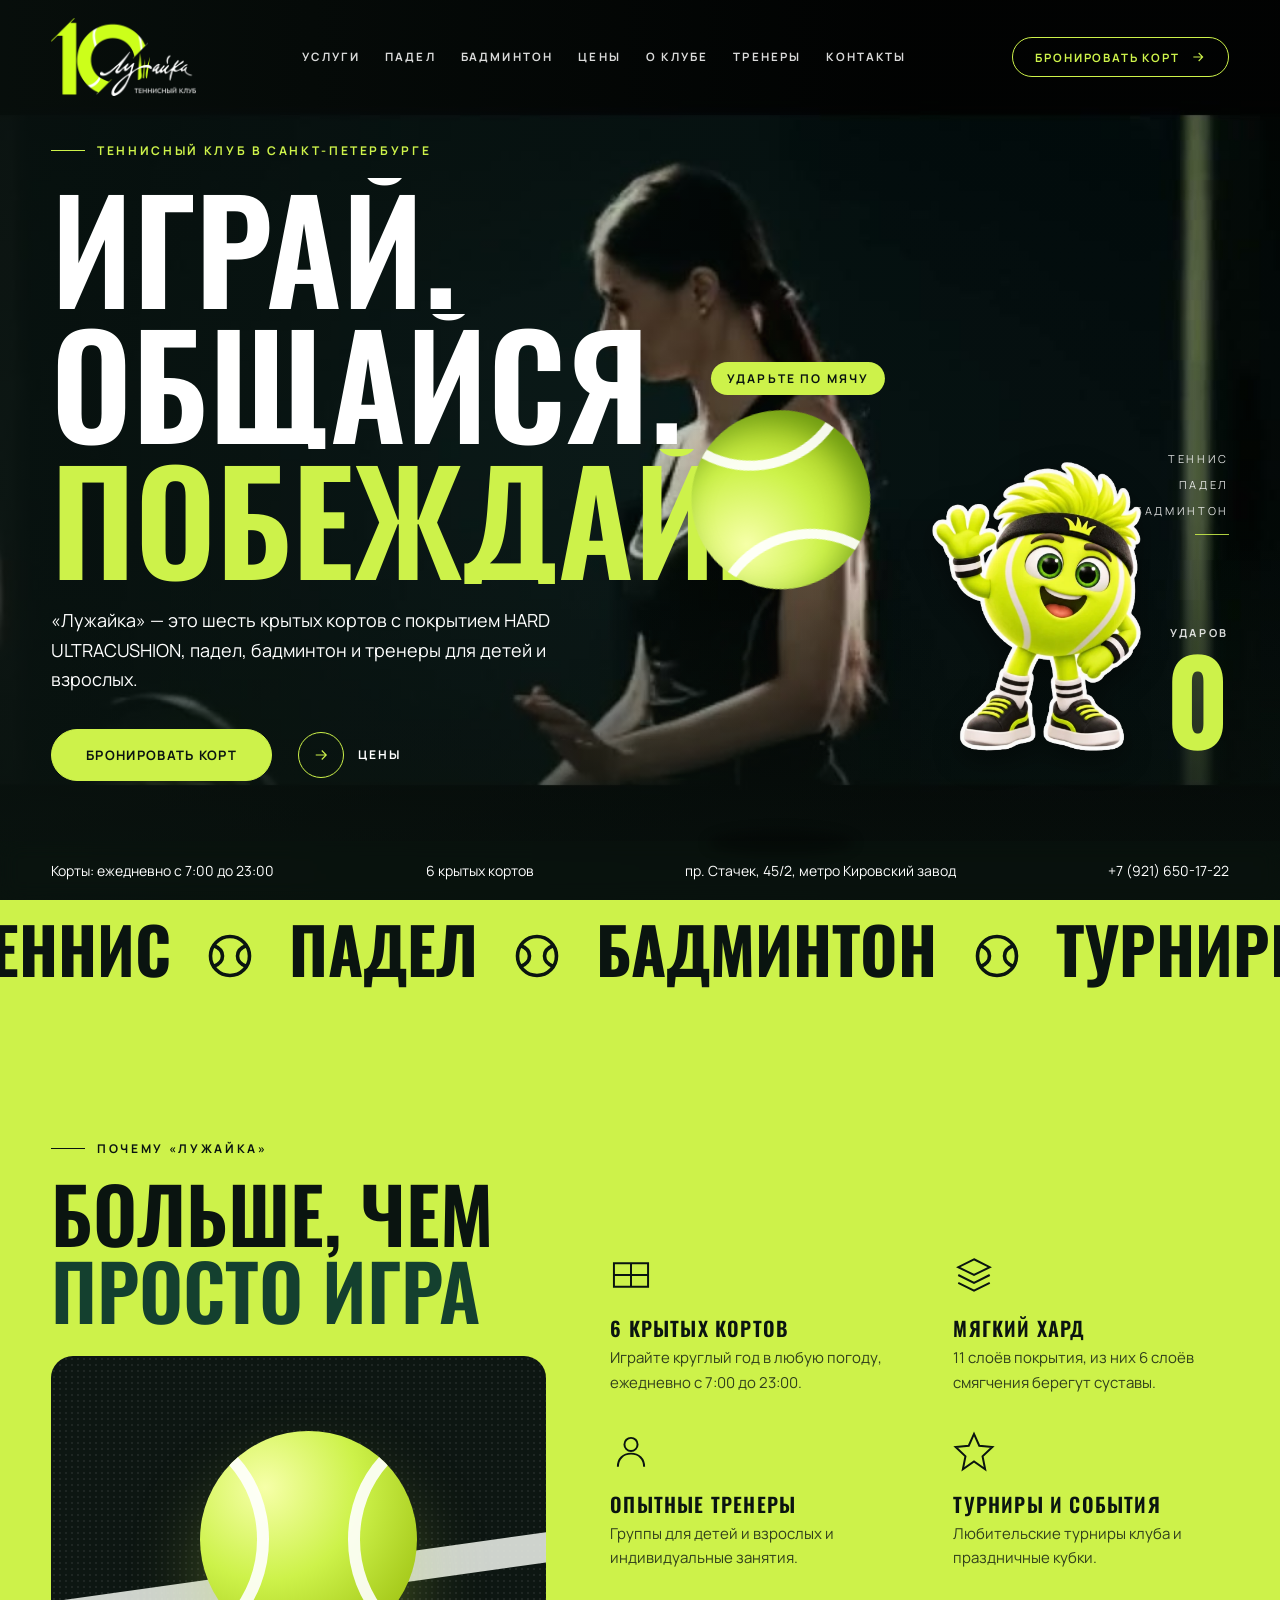
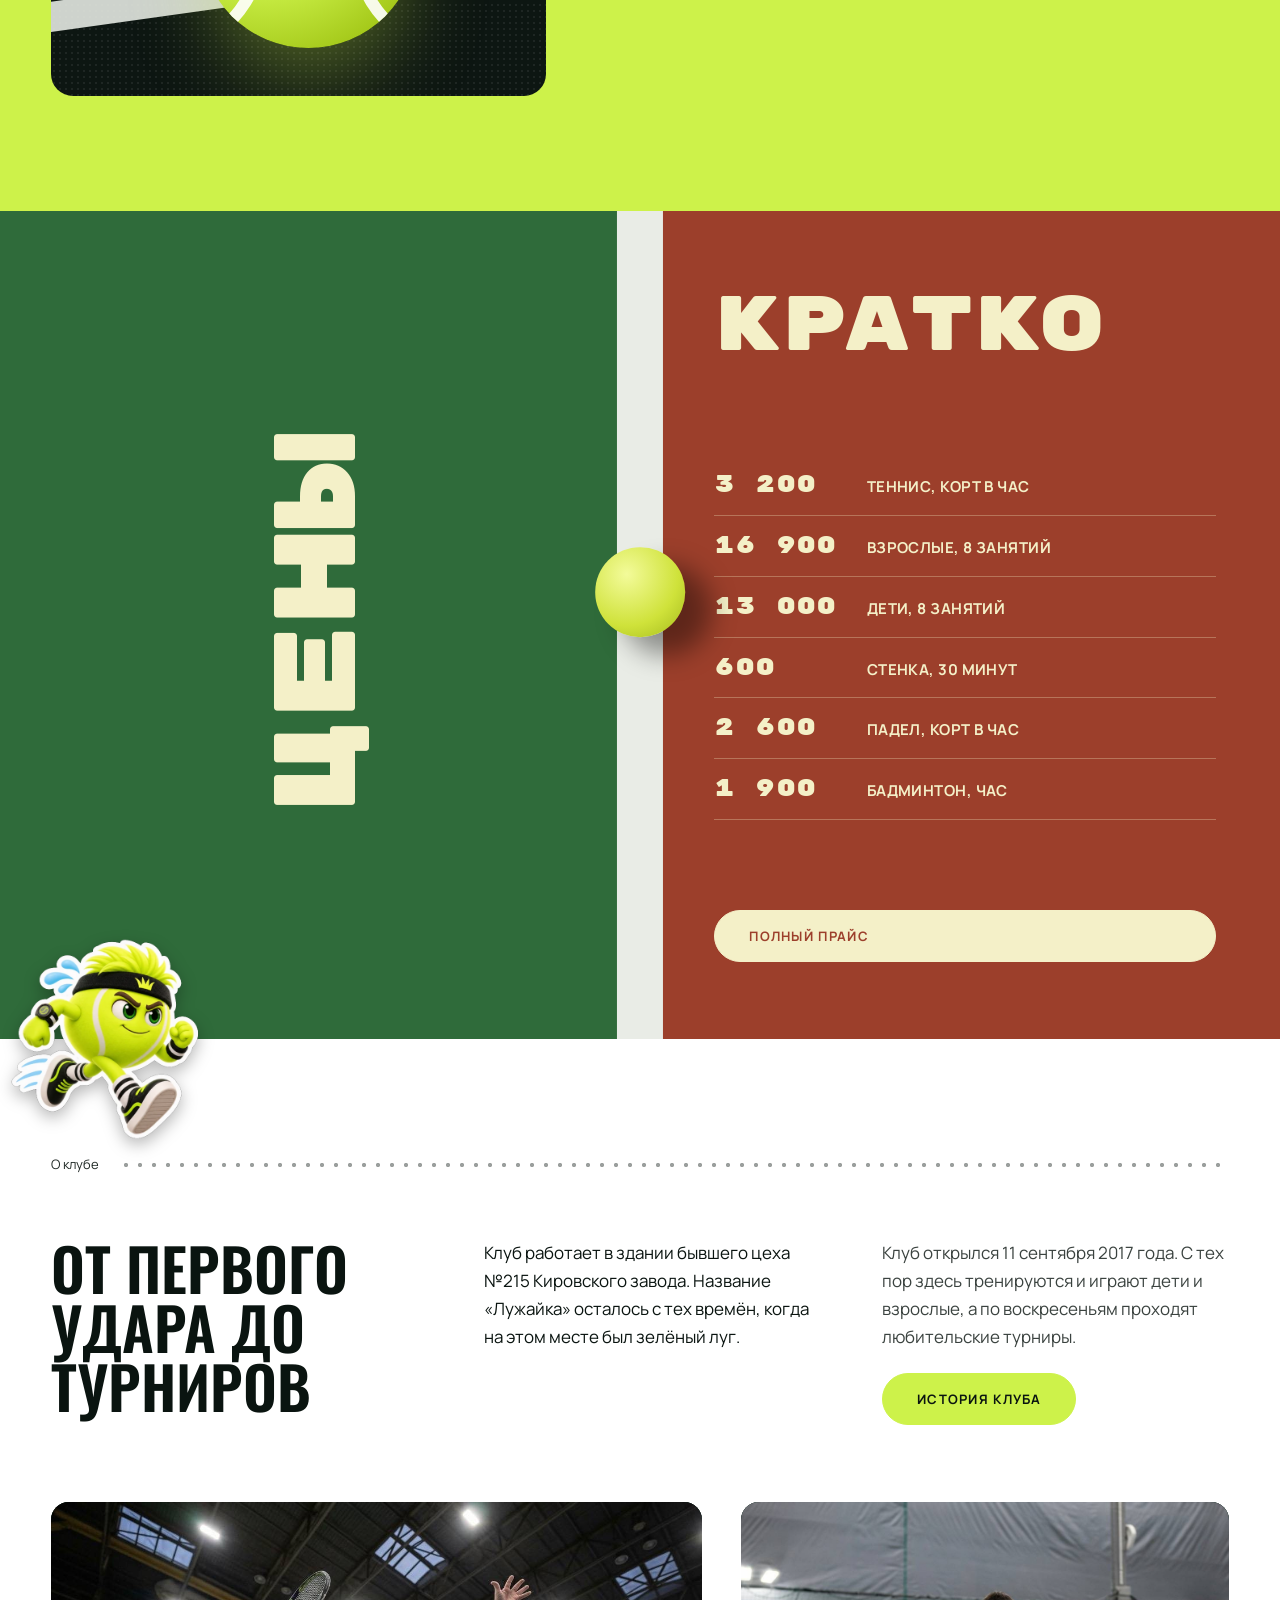
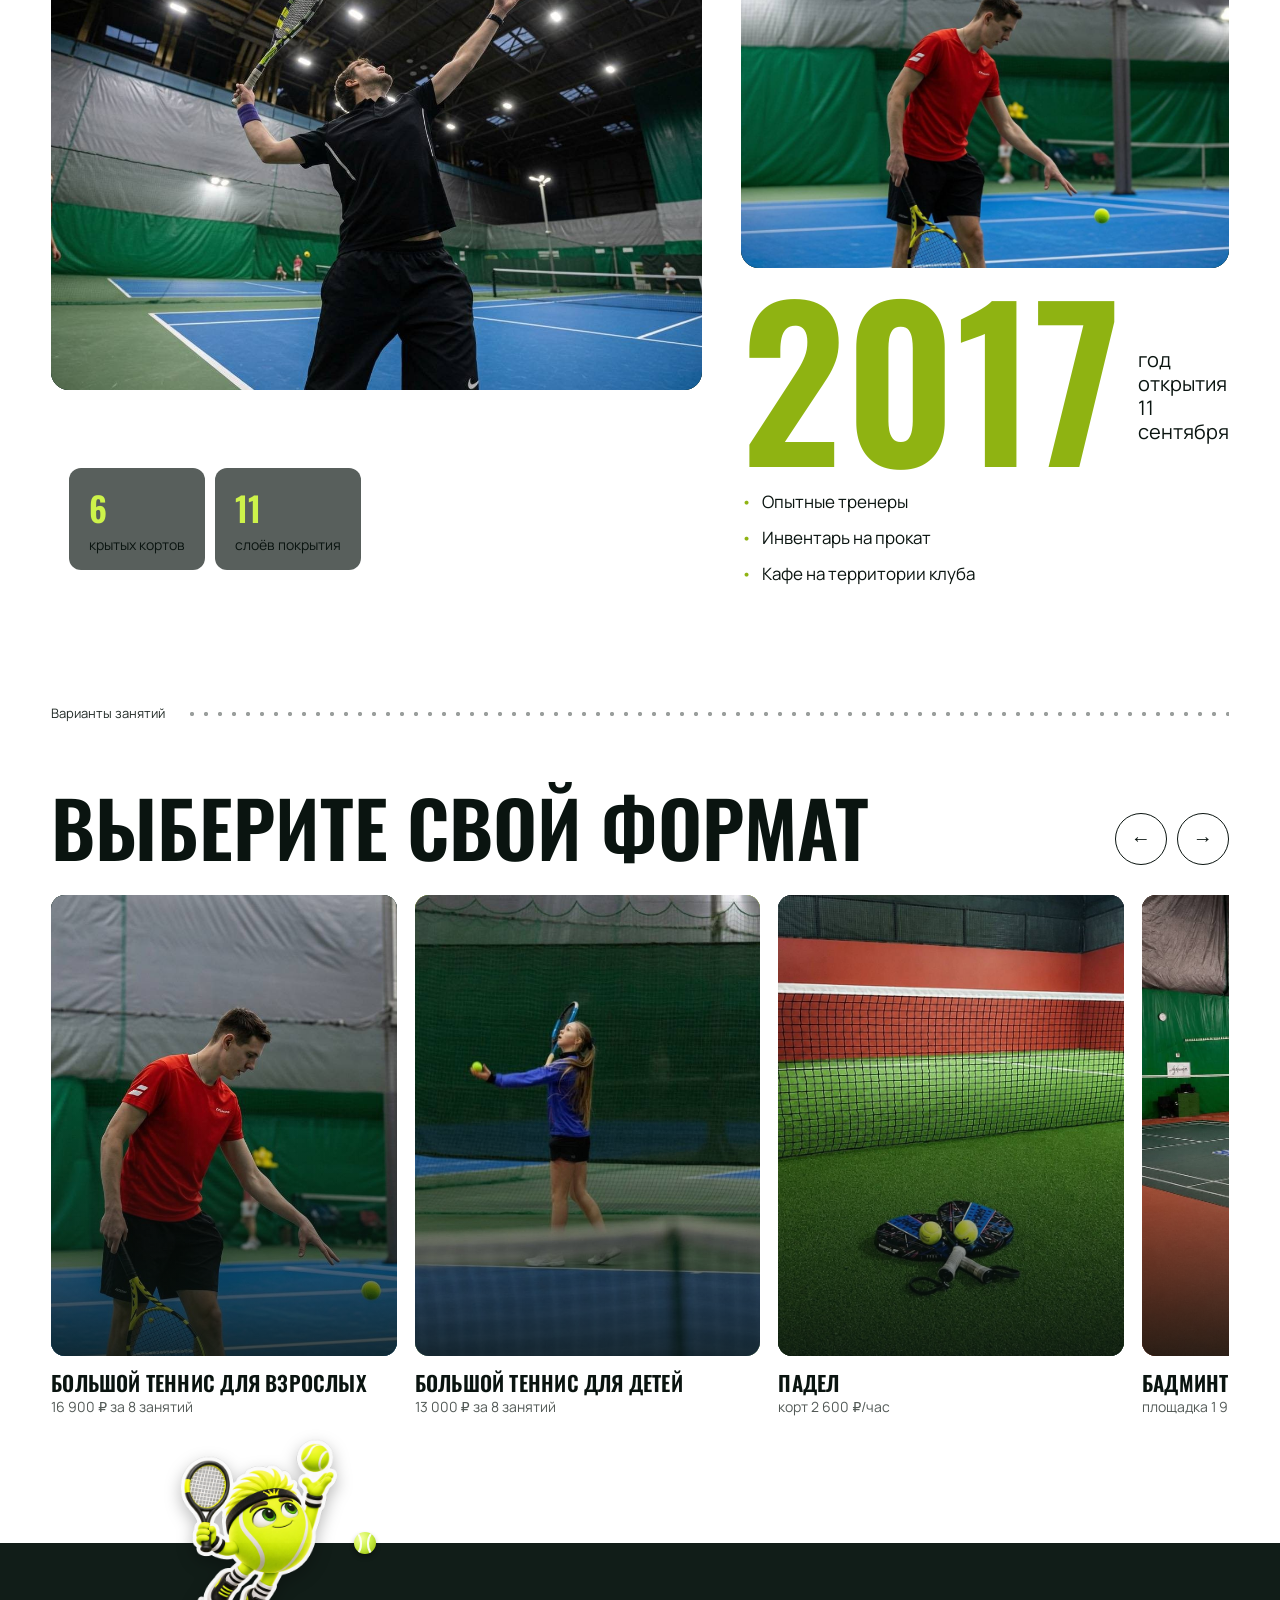
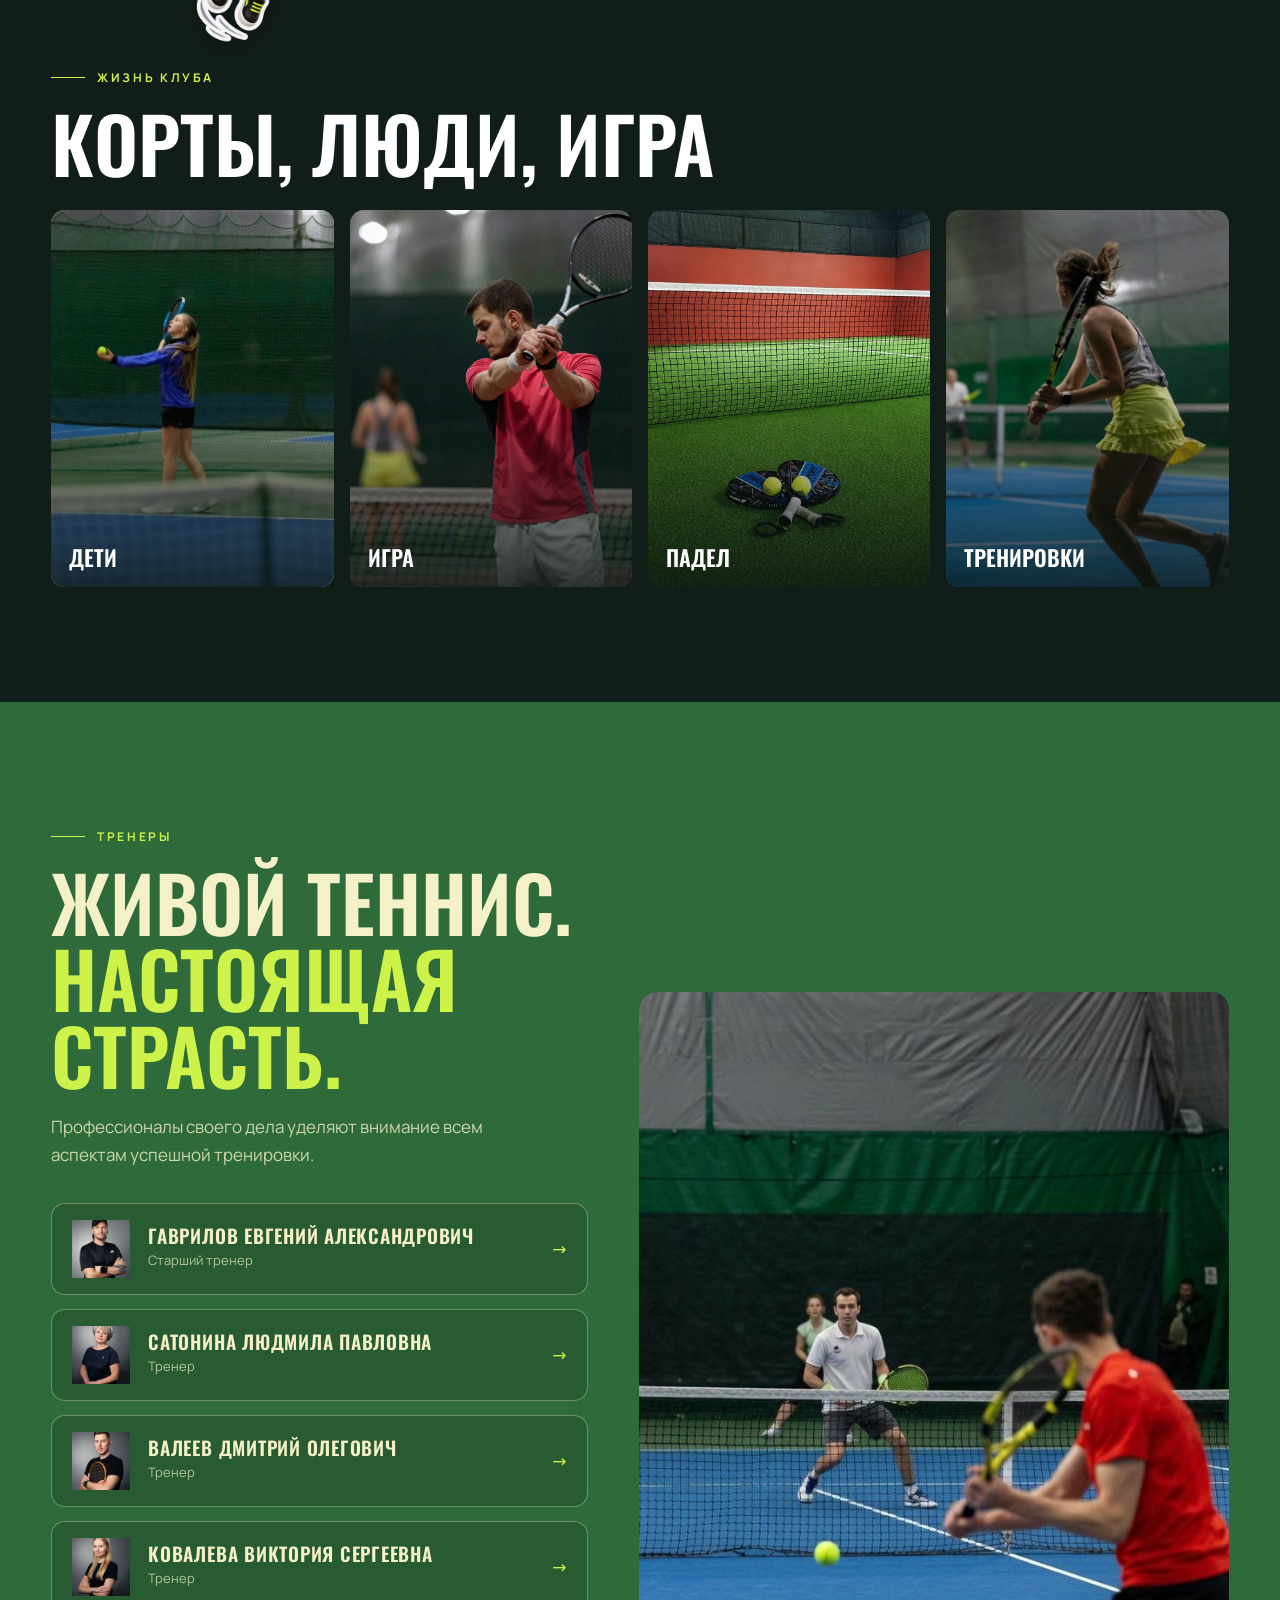
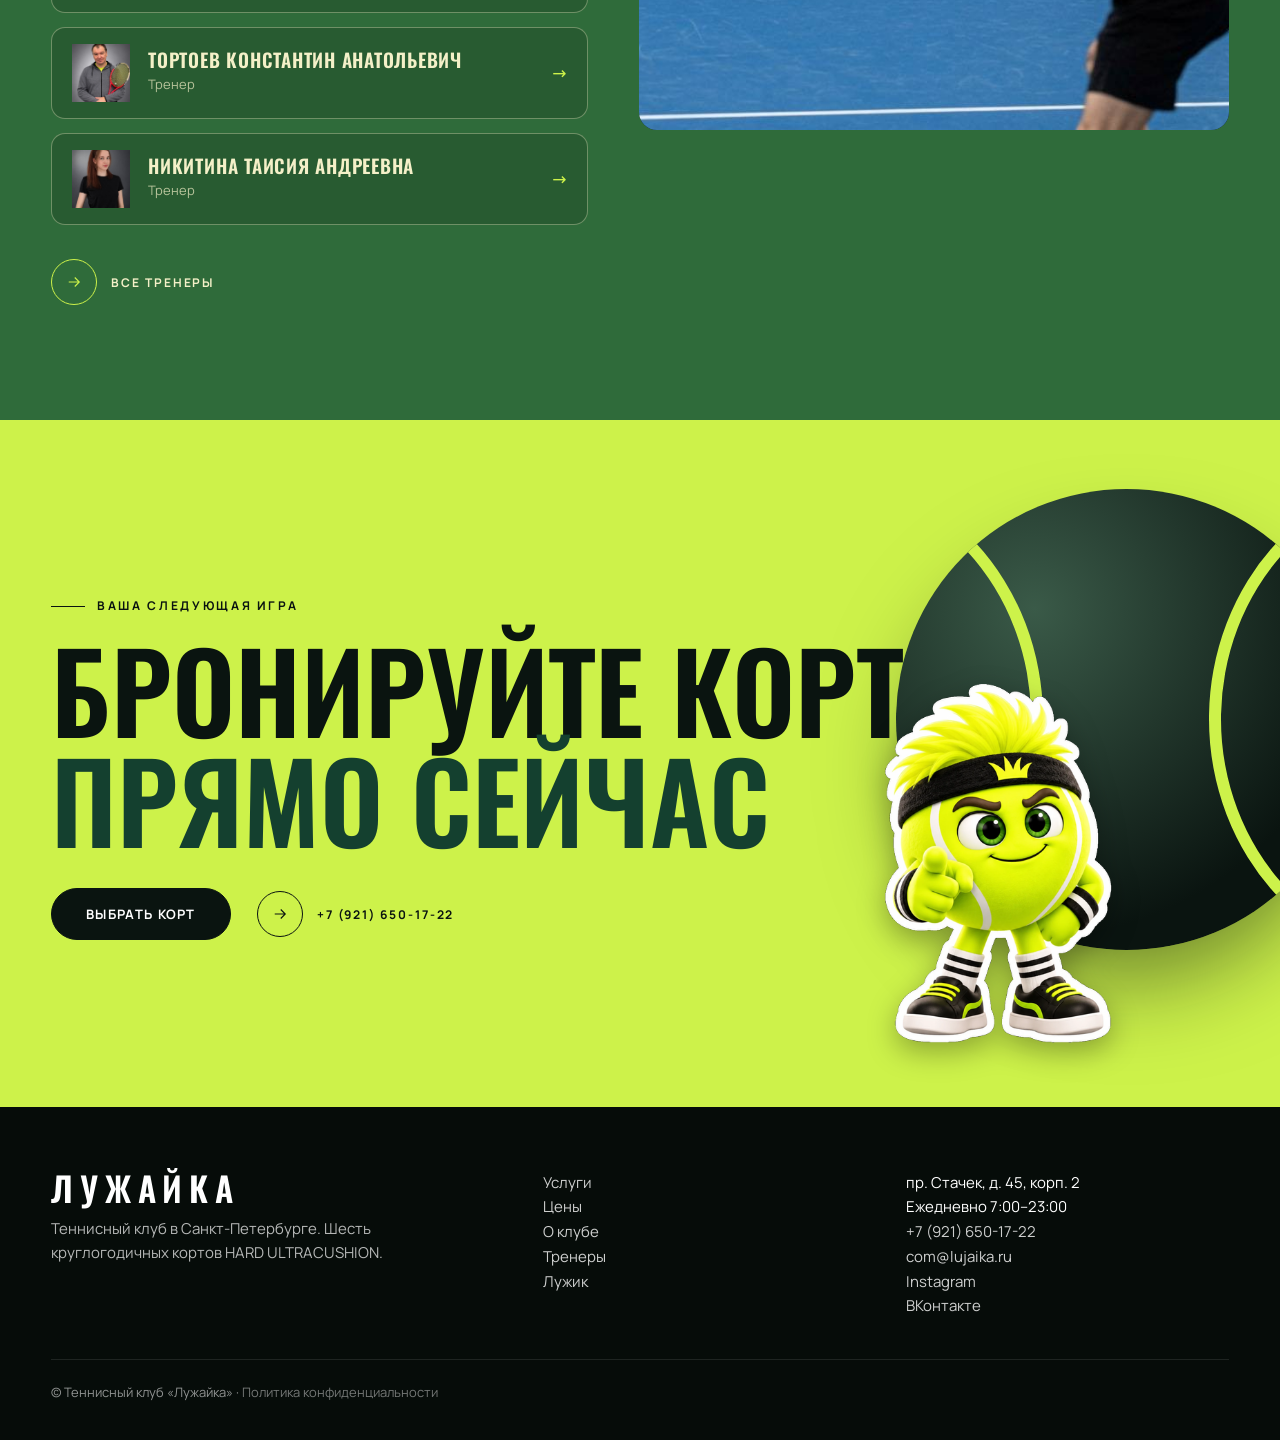
==== commit c7e975d9: "Сайт: крупные карточки тренеров только на странице «Тренеры», на главной прежние Co-Authored-By: Cla" ====
--- a/index.html
+++ b/index.html
@@ -14,19 +14,19 @@
 <link rel="icon" href="data:image/svg+xml,%3Csvg xmlns='http://www.w3.org/2000/svg' viewBox='0 0 32 32'%3E%3Ccircle cx='16' cy='16' r='15' fill='%23cdf24a'/%3E%3Cpath d='M5 9c8 3 8 11 0 14M27 9c-8 3-8 11 0 14' stroke='%23fff' stroke-width='2.4' fill='none'/%3E%3C/svg%3E">
 
 <!-- Шрифты лежат на сайте (папка fonts/), внешние сервисы не нужны -->
-<link rel="stylesheet" href="css/00-fonts.css?v=20261121">
+<link rel="stylesheet" href="css/00-fonts.css?v=20261122">
 
 <!-- ОФОРМЛЕНИЕ. Порядок важен: файлы ниже перекрывают файлы выше. -->
-<link rel="stylesheet" href="css/01-base.css?v=20261121">
-<link rel="stylesheet" href="css/02-header.css?v=20261121">
-<link rel="stylesheet" href="css/03-photos.css?v=20261121">
-<link rel="stylesheet" href="css/04-home.css?v=20261121">
-<link rel="stylesheet" href="css/05-inner-pages.css?v=20261121">
-<link rel="stylesheet" href="css/06-footer.css?v=20261121">
-<link rel="stylesheet" href="css/07-responsive.css?v=20261121">
-<link rel="stylesheet" href="css/08-extras.css?v=20261121">
-<link rel="stylesheet" href="css/09-luzhik.css?v=20261121">
-<link rel="stylesheet" href="css/10-legal.css?v=20261121">
+<link rel="stylesheet" href="css/01-base.css?v=20261122">
+<link rel="stylesheet" href="css/02-header.css?v=20261122">
+<link rel="stylesheet" href="css/03-photos.css?v=20261122">
+<link rel="stylesheet" href="css/04-home.css?v=20261122">
+<link rel="stylesheet" href="css/05-inner-pages.css?v=20261122">
+<link rel="stylesheet" href="css/06-footer.css?v=20261122">
+<link rel="stylesheet" href="css/07-responsive.css?v=20261122">
+<link rel="stylesheet" href="css/08-extras.css?v=20261122">
+<link rel="stylesheet" href="css/09-luzhik.css?v=20261122">
+<link rel="stylesheet" href="css/10-legal.css?v=20261122">
 </head>
 <body>
 
@@ -57,14 +57,14 @@
      booking.js    — страница бронирования
      ball-game.js  — мяч на главном экране
      app.js        — переходы между страницами; запускает сайт -->
-<script src="js/content.js?v=20261121"></script>
-<script src="js/images.js?v=20261121"></script>
-<script src="js/components.js?v=20261121"></script>
-<script src="js/pages.js?v=20261121"></script>
-<script src="js/booking.js?v=20261121"></script>
-<script src="js/ball-game.js?v=20261121"></script>
-<script src="js/luzhik.js?v=20261121"></script>
-<script src="js/cookies.js?v=20261121"></script>
-<script src="js/app.js?v=20261121"></script>
+<script src="js/content.js?v=20261122"></script>
+<script src="js/images.js?v=20261122"></script>
+<script src="js/components.js?v=20261122"></script>
+<script src="js/pages.js?v=20261122"></script>
+<script src="js/booking.js?v=20261122"></script>
+<script src="js/ball-game.js?v=20261122"></script>
+<script src="js/luzhik.js?v=20261122"></script>
+<script src="js/cookies.js?v=20261122"></script>
+<script src="js/app.js?v=20261122"></script>
 </body>
 </html>
--- a/css/04-home.css
+++ b/css/04-home.css
@@ -779,15 +779,15 @@
 .gt { position: relative; margin: 0; }
 .gt b { right: 10px; font-size: clamp(14px, 1.8vw, 22px); overflow-wrap: anywhere; }
 
-/* Карточки тренеров крупнее: большое фото и крупное имя */
-.cd { gap: 18px; }
-.cd a { padding: 20px 26px; gap: 26px; border-radius: 18px; }
-.cd .ini { width: 128px; height: 160px; border-radius: 14px; overflow: hidden; font-size: 34px; }
-.cd .ini img { width: 100%; height: 100%; object-fit: cover; object-position: center 20%; display: block; }
-.cd h3 { font-size: clamp(21px, 2.4vw, 28px); }
-.cd small { font-size: 16px; }
+/* Карточки тренеров крупнее только на странице «Тренеры» (и в списке «Другие тренеры»); на главной размер прежний */
+.cd-lg { gap: 18px; }
+.cd-lg a { padding: 20px 26px; gap: 26px; border-radius: 18px; }
+.cd-lg .ini { width: 128px; height: 160px; border-radius: 14px; overflow: hidden; font-size: 34px; }
+.cd-lg .ini img { width: 100%; height: 100%; object-fit: cover; object-position: center 20%; display: block; }
+.cd-lg h3 { font-size: clamp(21px, 2.4vw, 28px); }
+.cd-lg small { font-size: 16px; }
 @media (max-width: 600px) {
-  .cd a { padding: 14px 16px; gap: 16px; }
-  .cd .ini { width: 92px; height: 116px; }
-  .cd h3 { font-size: 19px; }
-}
+  .cd-lg a { padding: 14px 16px; gap: 16px; }
+  .cd-lg .ini { width: 92px; height: 116px; }
+  .cd-lg h3 { font-size: 19px; }
+}
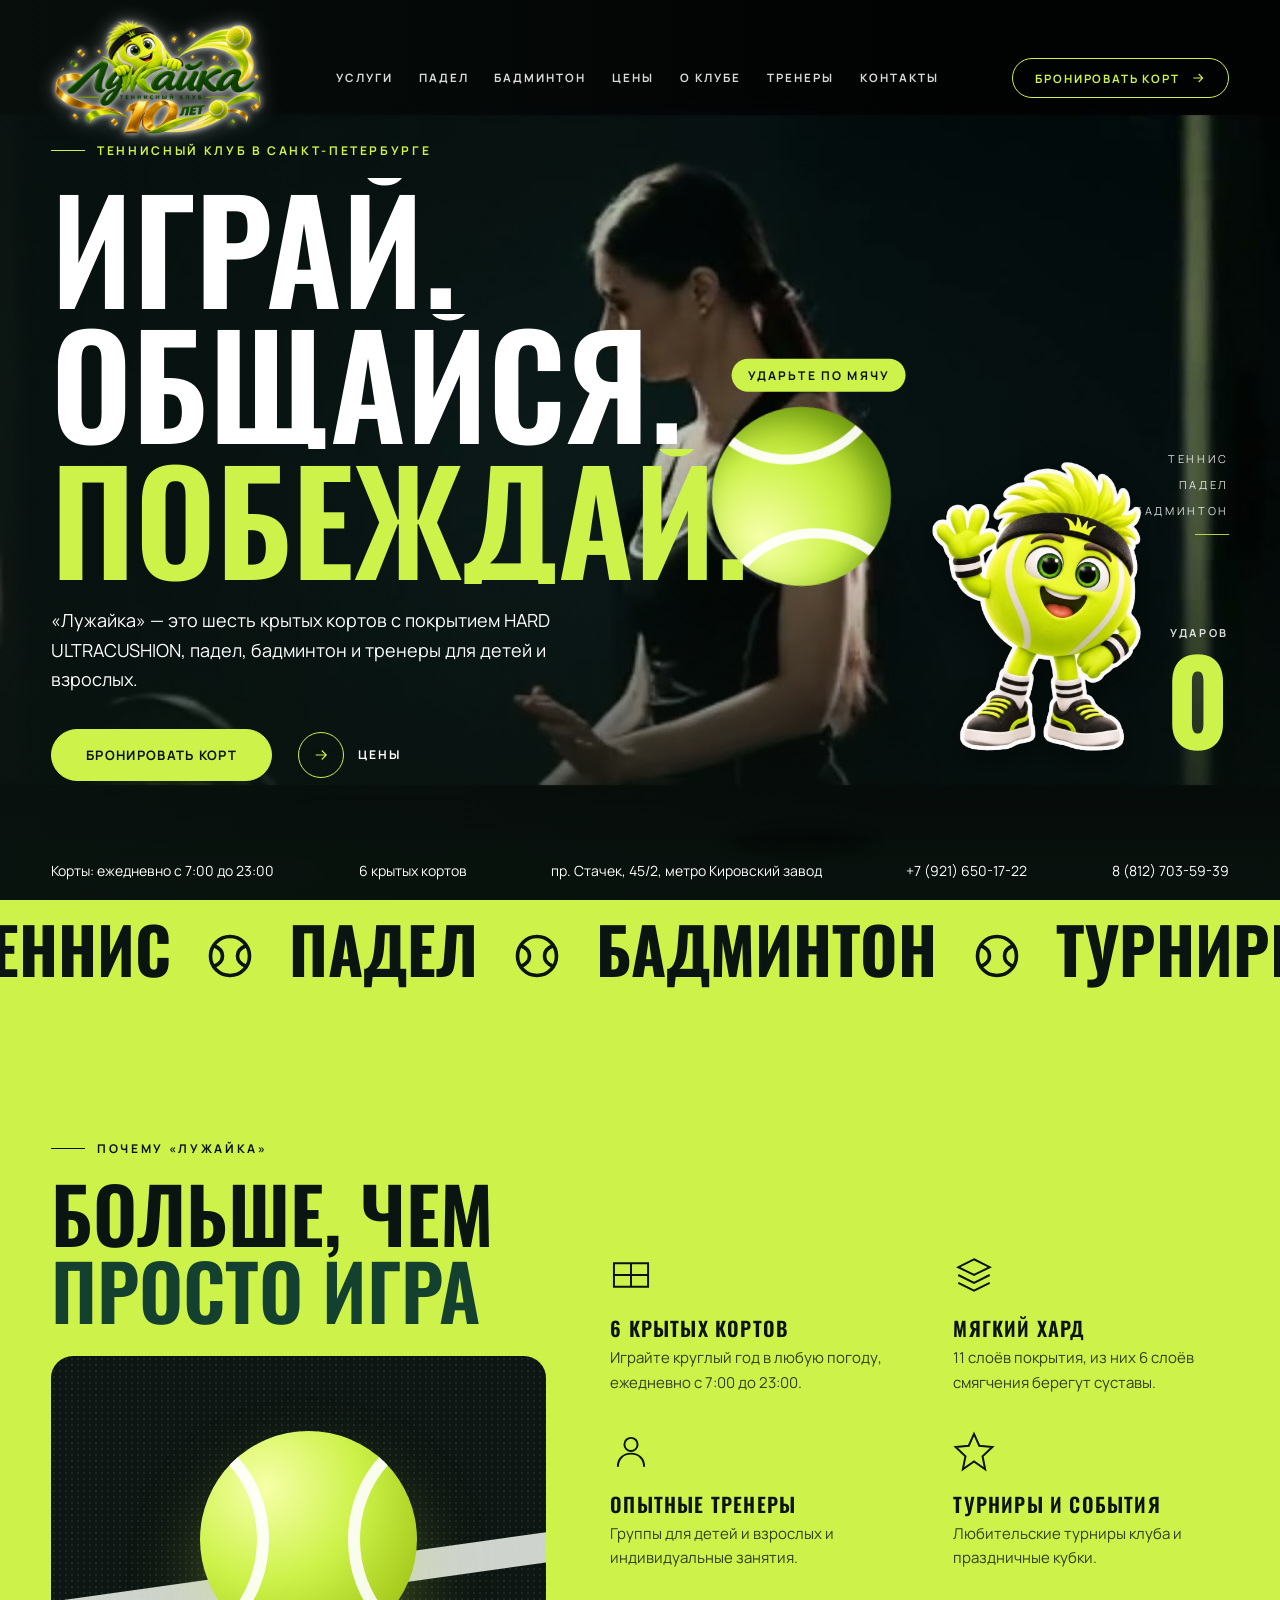
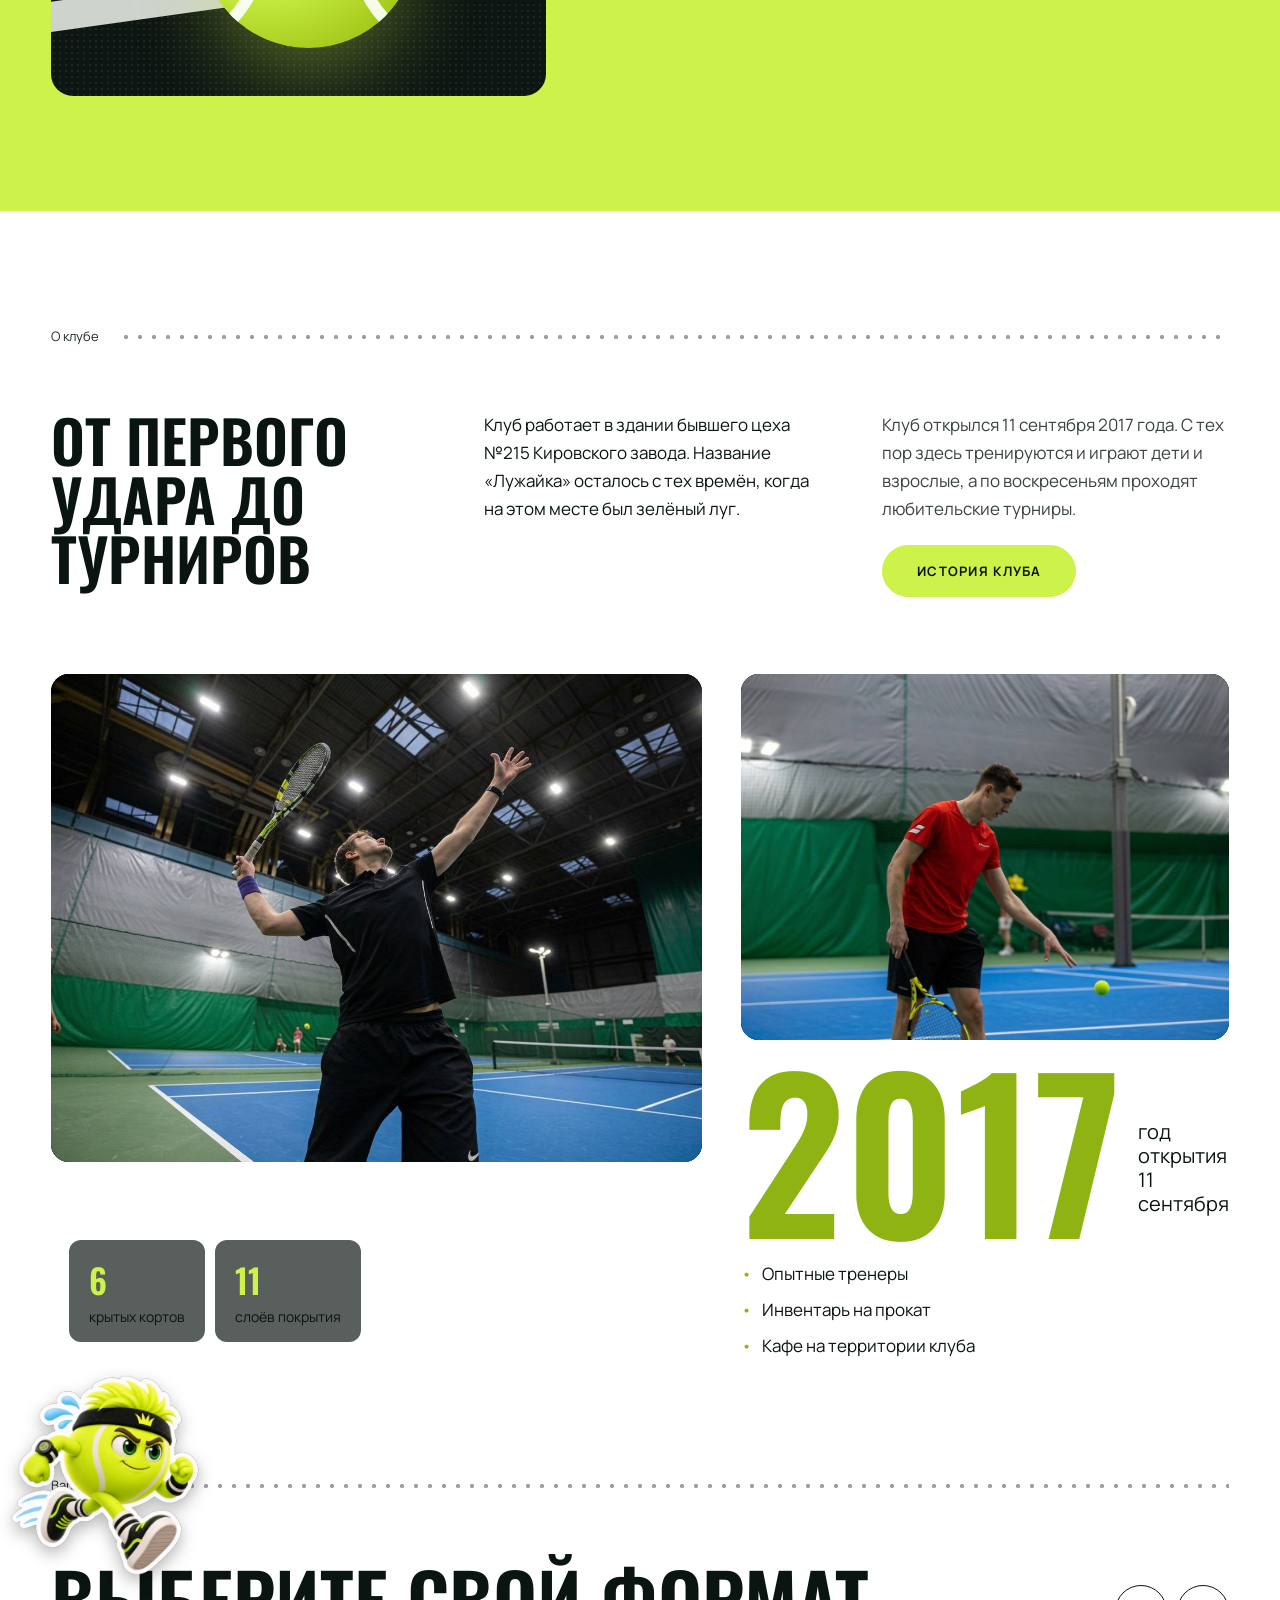
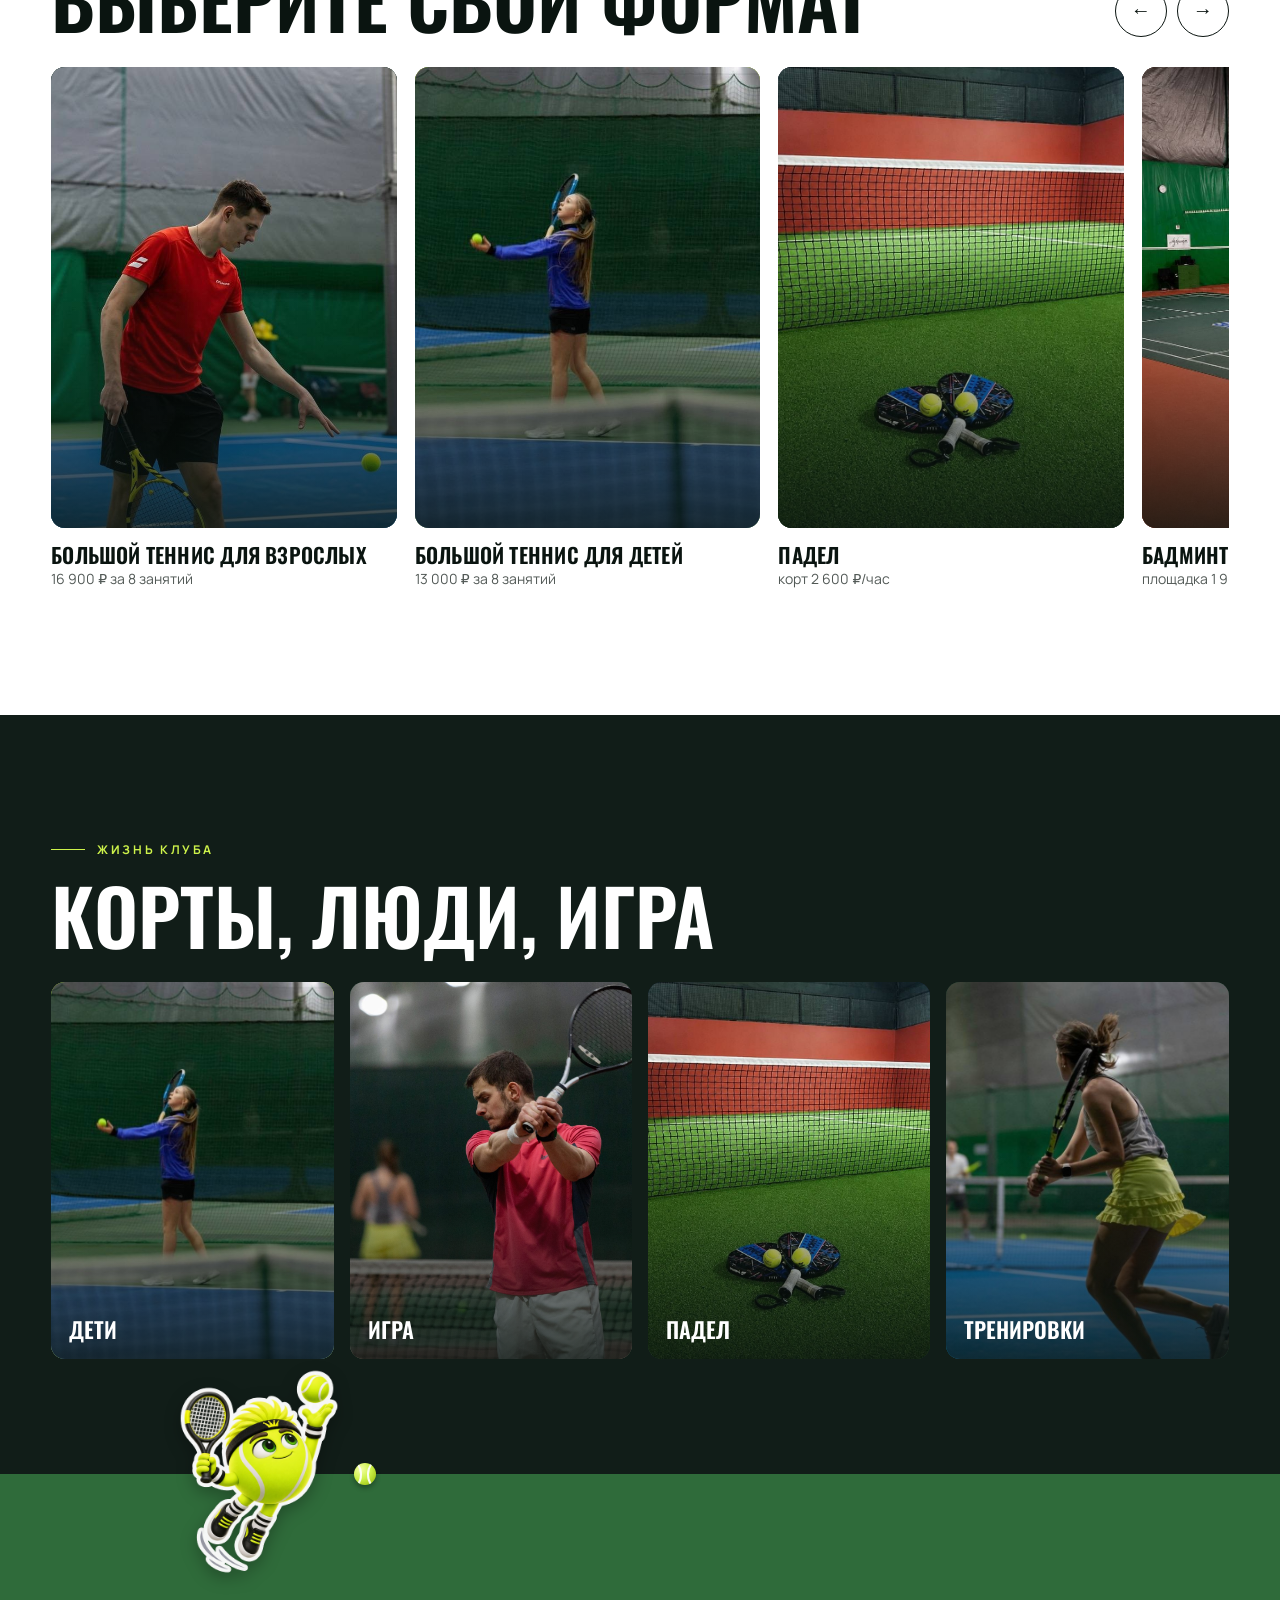
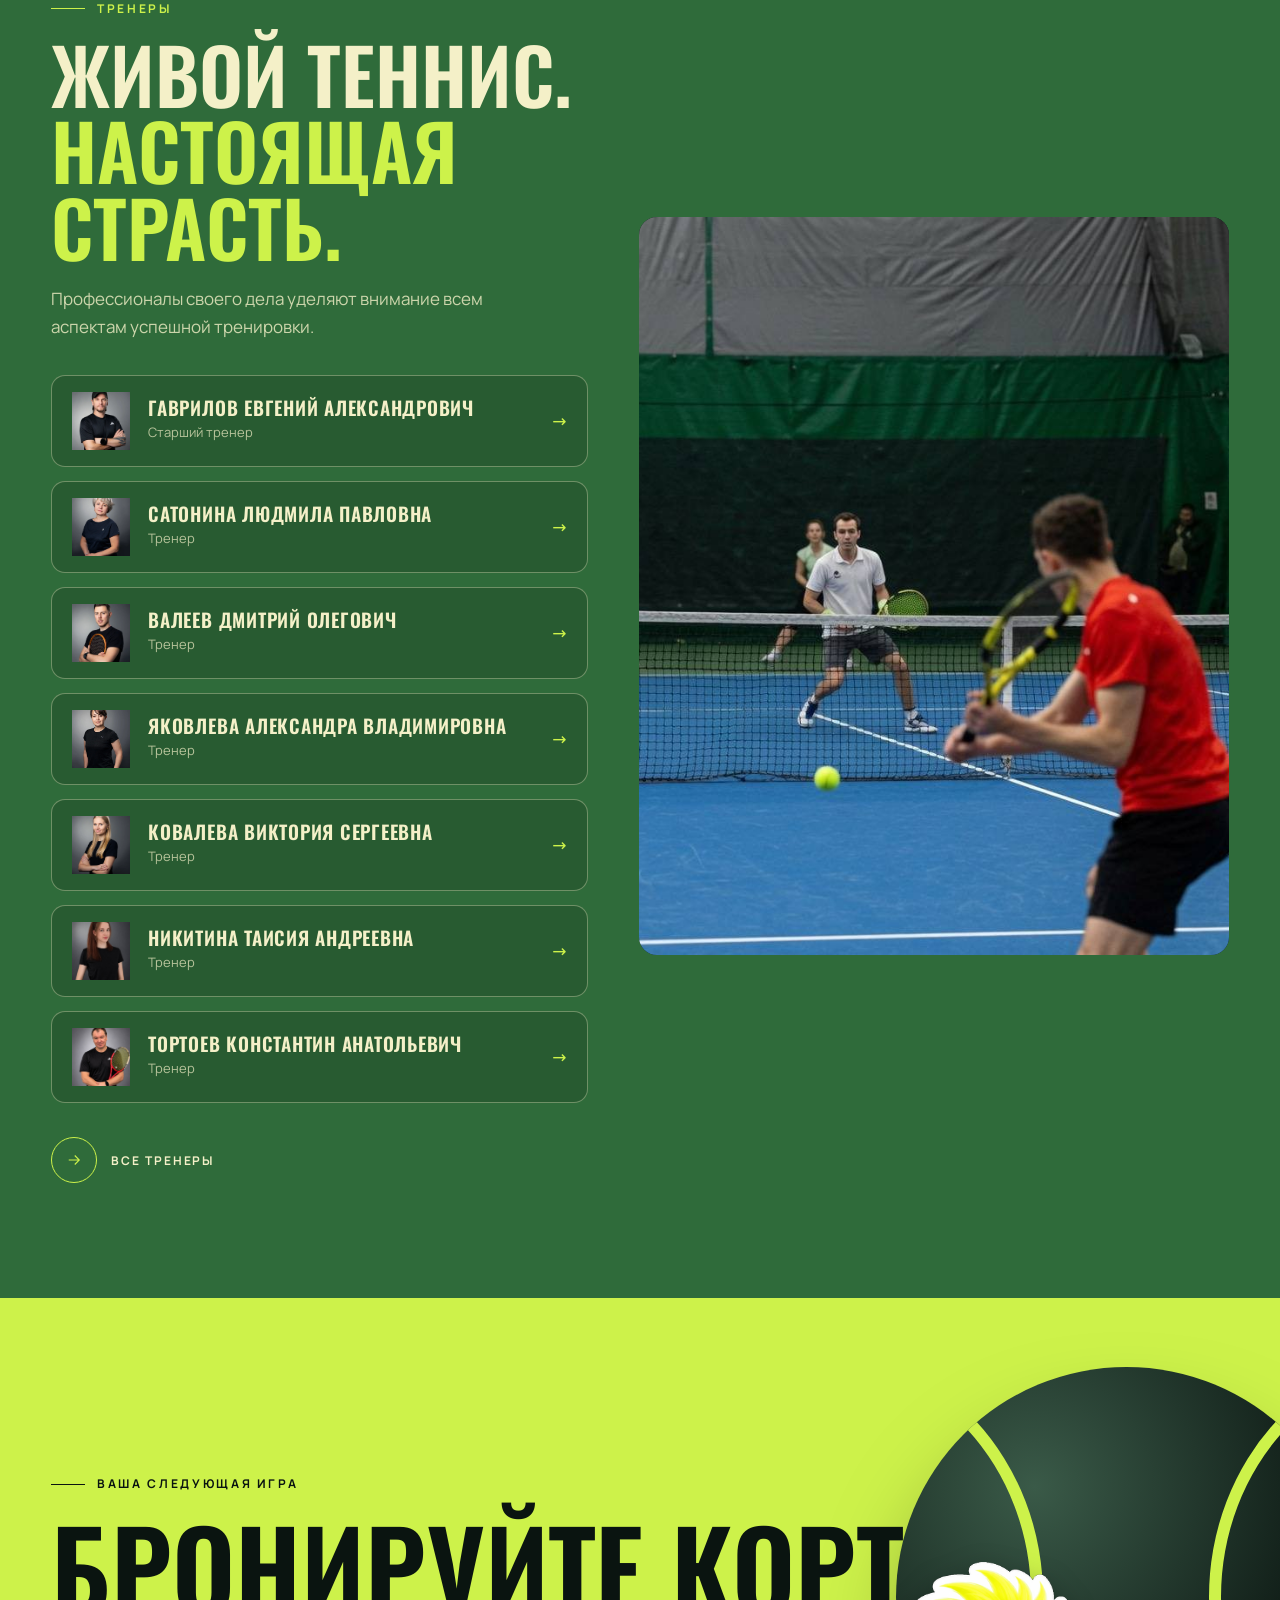
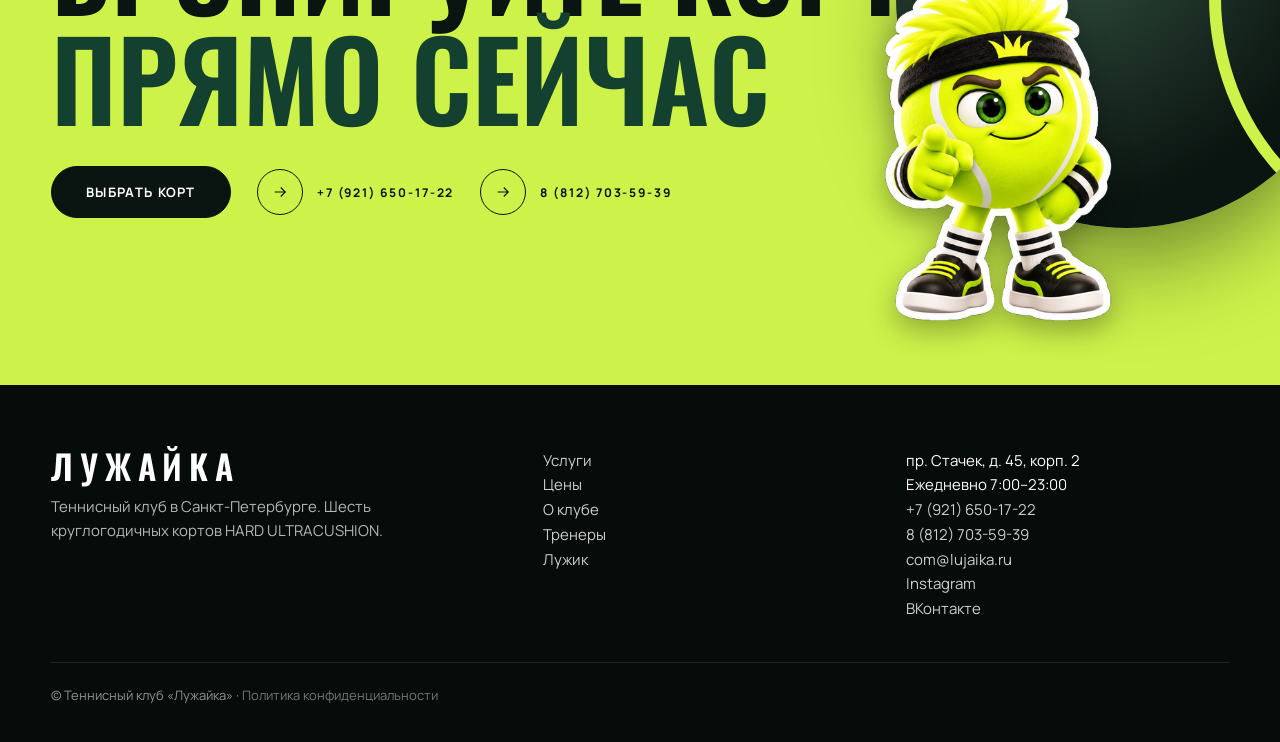
==== commit f0911189: "Сайт: два телефона, тренеры Яковлева/Никитина/Тортоев, новый логотип, полный адрес, без блока «Цены/" ====
--- a/index.html
+++ b/index.html
@@ -14,19 +14,19 @@
 <link rel="icon" href="data:image/svg+xml,%3Csvg xmlns='http://www.w3.org/2000/svg' viewBox='0 0 32 32'%3E%3Ccircle cx='16' cy='16' r='15' fill='%23cdf24a'/%3E%3Cpath d='M5 9c8 3 8 11 0 14M27 9c-8 3-8 11 0 14' stroke='%23fff' stroke-width='2.4' fill='none'/%3E%3C/svg%3E">
 
 <!-- Шрифты лежат на сайте (папка fonts/), внешние сервисы не нужны -->
-<link rel="stylesheet" href="css/00-fonts.css?v=20261122">
+<link rel="stylesheet" href="css/00-fonts.css?v=20261123">
 
 <!-- ОФОРМЛЕНИЕ. Порядок важен: файлы ниже перекрывают файлы выше. -->
-<link rel="stylesheet" href="css/01-base.css?v=20261122">
-<link rel="stylesheet" href="css/02-header.css?v=20261122">
-<link rel="stylesheet" href="css/03-photos.css?v=20261122">
-<link rel="stylesheet" href="css/04-home.css?v=20261122">
-<link rel="stylesheet" href="css/05-inner-pages.css?v=20261122">
-<link rel="stylesheet" href="css/06-footer.css?v=20261122">
-<link rel="stylesheet" href="css/07-responsive.css?v=20261122">
-<link rel="stylesheet" href="css/08-extras.css?v=20261122">
-<link rel="stylesheet" href="css/09-luzhik.css?v=20261122">
-<link rel="stylesheet" href="css/10-legal.css?v=20261122">
+<link rel="stylesheet" href="css/01-base.css?v=20261123">
+<link rel="stylesheet" href="css/02-header.css?v=20261123">
+<link rel="stylesheet" href="css/03-photos.css?v=20261123">
+<link rel="stylesheet" href="css/04-home.css?v=20261123">
+<link rel="stylesheet" href="css/05-inner-pages.css?v=20261123">
+<link rel="stylesheet" href="css/06-footer.css?v=20261123">
+<link rel="stylesheet" href="css/07-responsive.css?v=20261123">
+<link rel="stylesheet" href="css/08-extras.css?v=20261123">
+<link rel="stylesheet" href="css/09-luzhik.css?v=20261123">
+<link rel="stylesheet" href="css/10-legal.css?v=20261123">
 </head>
 <body>
 
@@ -44,7 +44,7 @@
 <noscript>
   <p style="padding:120px 24px 40px;max-width:640px;margin:0 auto;color:#fff">
     Теннисный клуб «Лужайка», пр. Стачек, 45/2, Санкт-Петербург. Ежедневно с 7:00 до 23:00.
-    Телефон: <a href="tel:+79216501722" style="text-decoration:underline">+7 (921) 650-17-22</a>.
+    Телефоны: <a href="tel:+79216501722" style="text-decoration:underline">+7 (921) 650-17-22</a>, <a href="tel:+78127035939" style="text-decoration:underline">8 (812) 703-59-39</a>.
     Для работы сайта включите JavaScript.
   </p>
 </noscript>
@@ -57,14 +57,14 @@
      booking.js    — страница бронирования
      ball-game.js  — мяч на главном экране
      app.js        — переходы между страницами; запускает сайт -->
-<script src="js/content.js?v=20261122"></script>
-<script src="js/images.js?v=20261122"></script>
-<script src="js/components.js?v=20261122"></script>
-<script src="js/pages.js?v=20261122"></script>
-<script src="js/booking.js?v=20261122"></script>
-<script src="js/ball-game.js?v=20261122"></script>
-<script src="js/luzhik.js?v=20261122"></script>
-<script src="js/cookies.js?v=20261122"></script>
-<script src="js/app.js?v=20261122"></script>
+<script src="js/content.js?v=20261123"></script>
+<script src="js/images.js?v=20261123"></script>
+<script src="js/components.js?v=20261123"></script>
+<script src="js/pages.js?v=20261123"></script>
+<script src="js/booking.js?v=20261123"></script>
+<script src="js/ball-game.js?v=20261123"></script>
+<script src="js/luzhik.js?v=20261123"></script>
+<script src="js/cookies.js?v=20261123"></script>
+<script src="js/app.js?v=20261123"></script>
 </body>
 </html>
--- a/css/02-header.css
+++ b/css/02-header.css
@@ -234,5 +234,7 @@
 }
 
 /* Логотип «10 лет» */
-.logo img { display: block; height: 78px; width: auto; }
-@media (max-width: 600px) { .logo img { height: 58px; } }
+.logo img { display: block; height: 120px; width: auto; filter: drop-shadow(0 0 3px rgba(255,255,255,.9)) drop-shadow(0 0 10px rgba(255,255,255,.35)); }
+@media (max-width: 600px) { .logo img { height: 88px; } }
+.hd.sc .logo img { height: 76px; transition: height .4s; }
+@media (max-width: 600px) { .hd.sc .logo img { height: 60px; } }
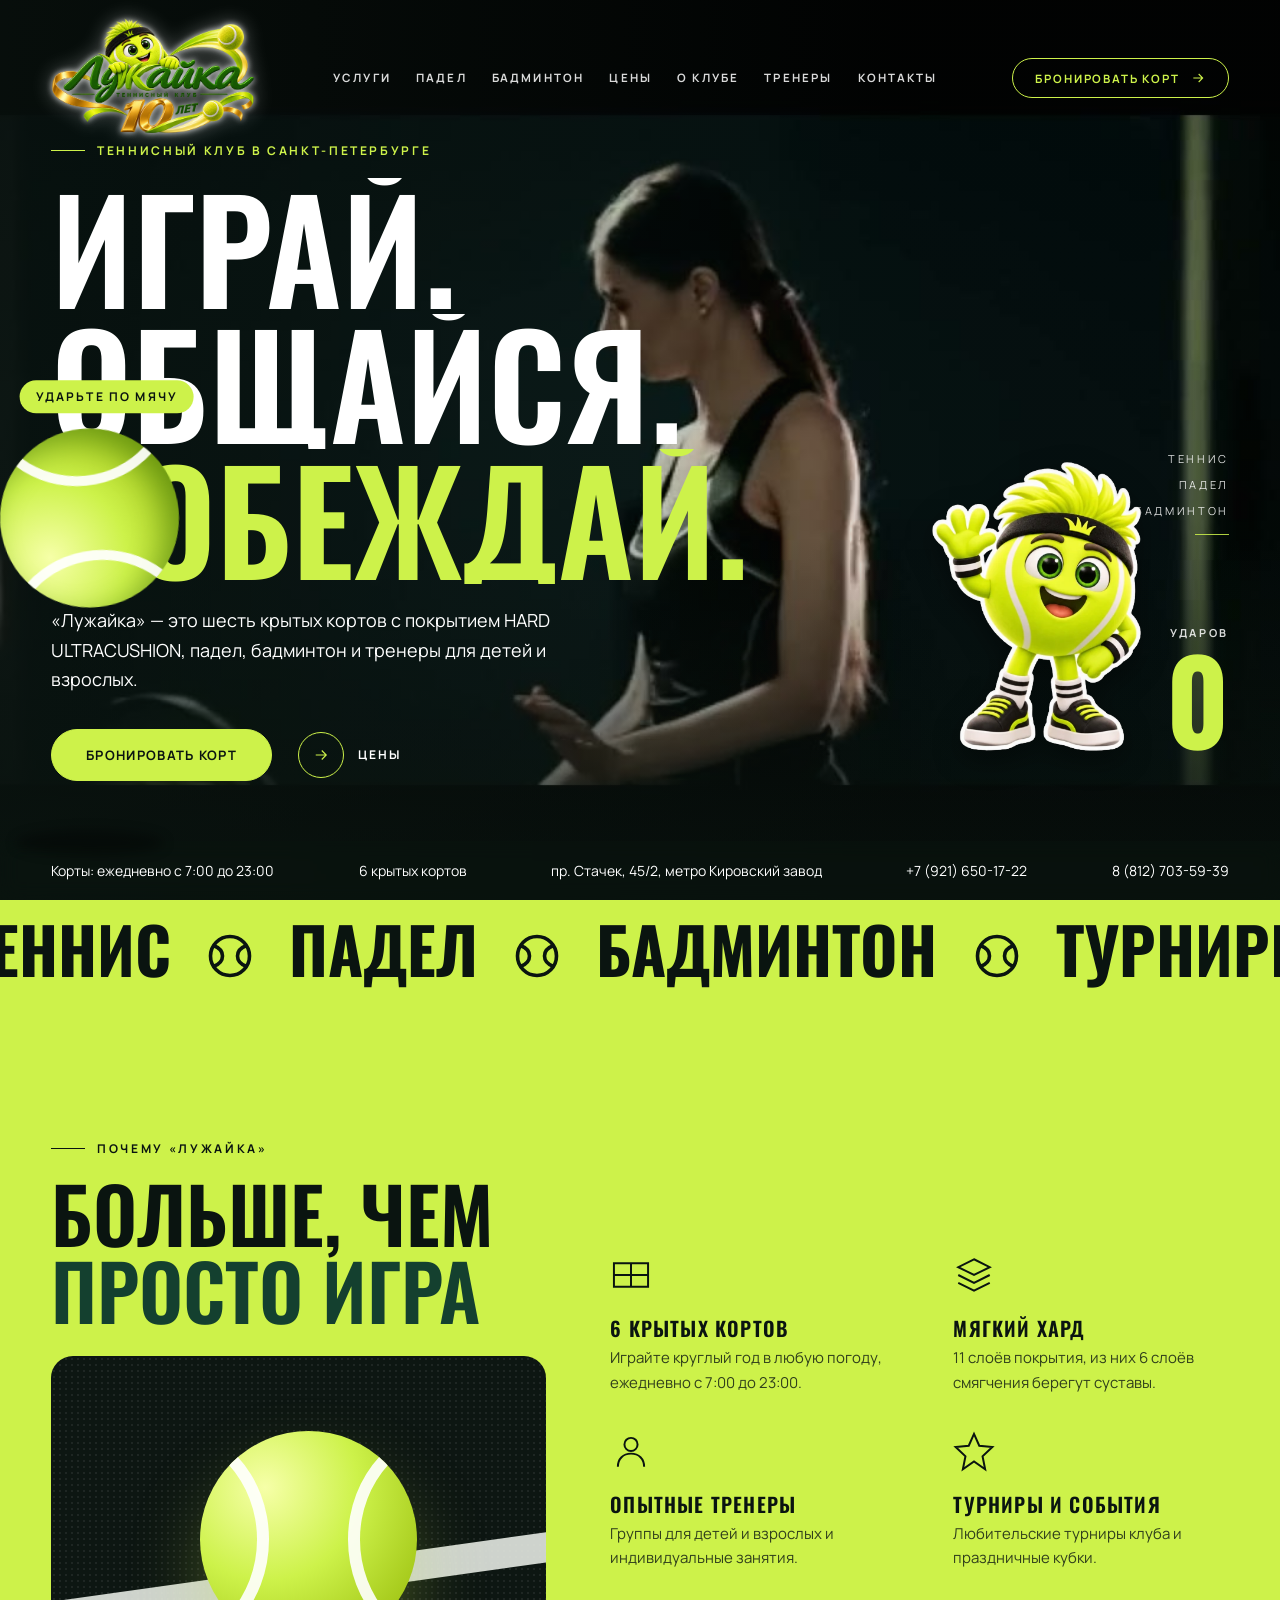
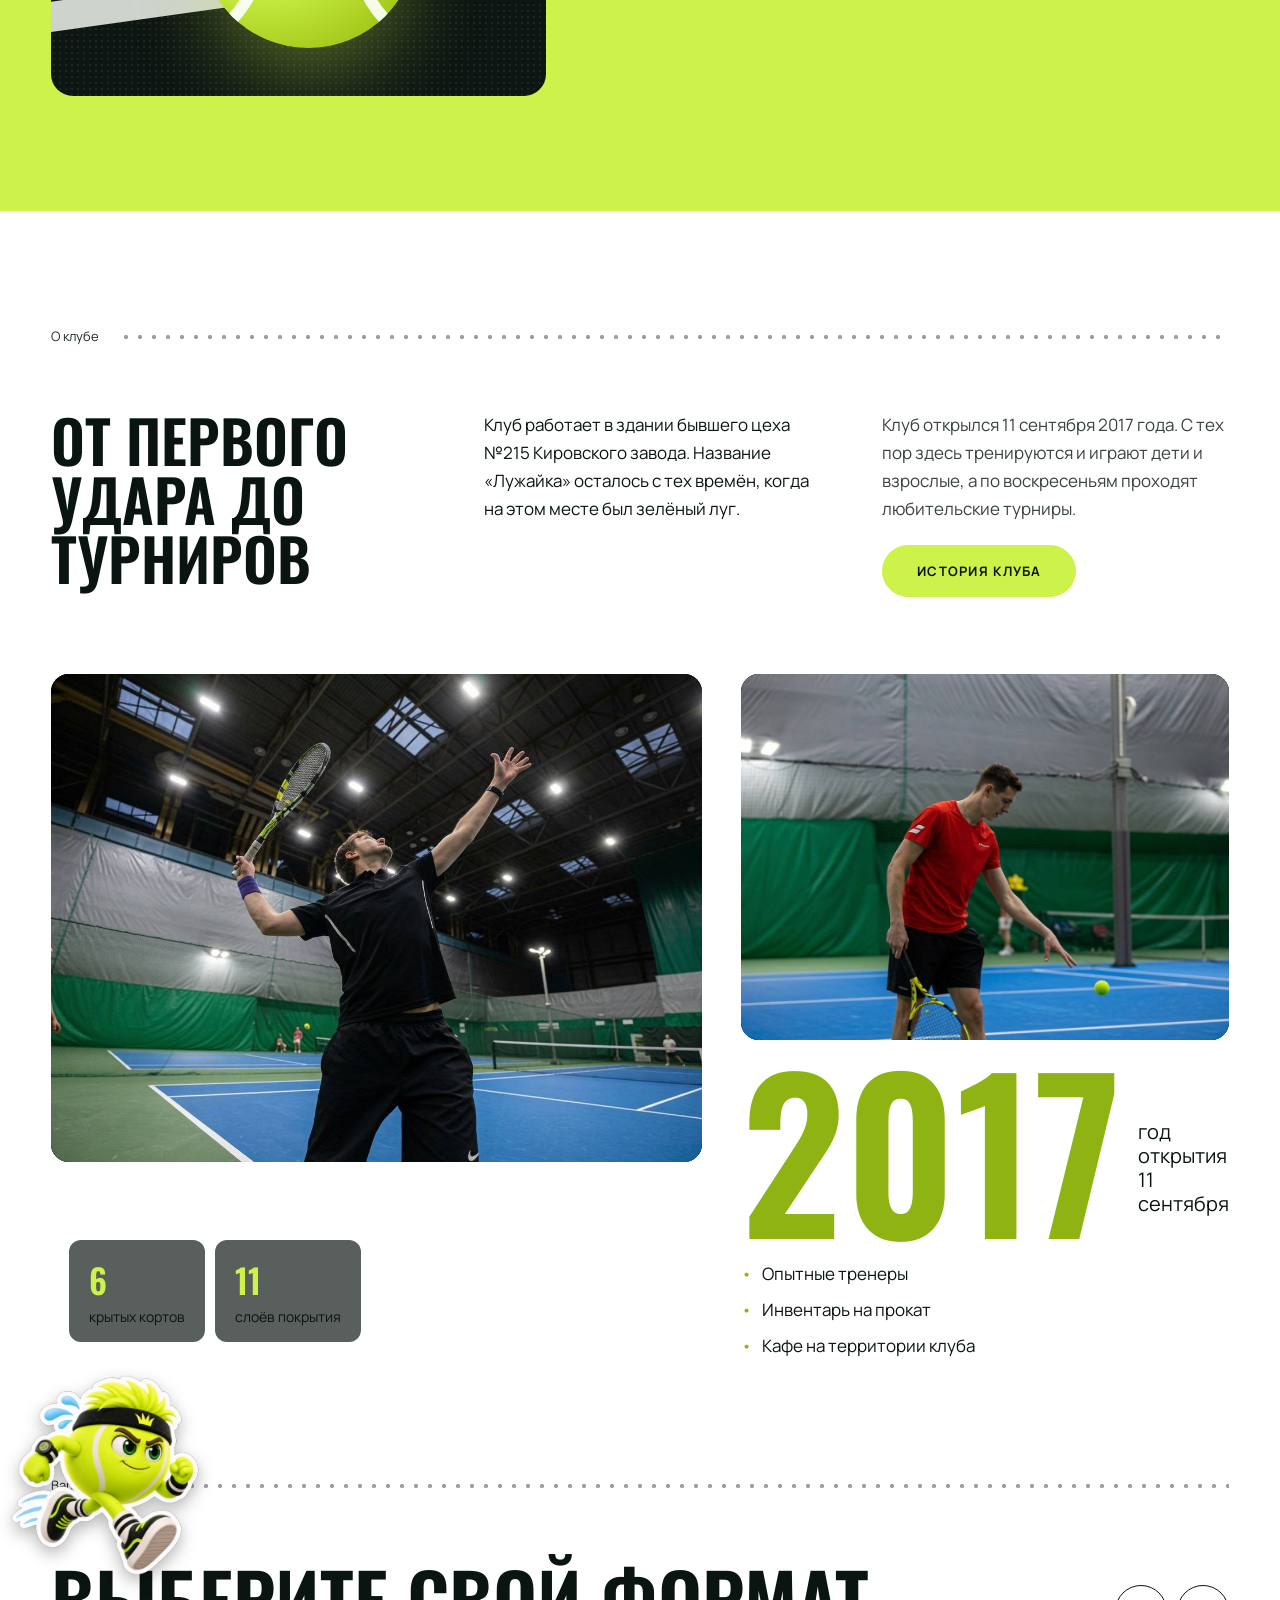
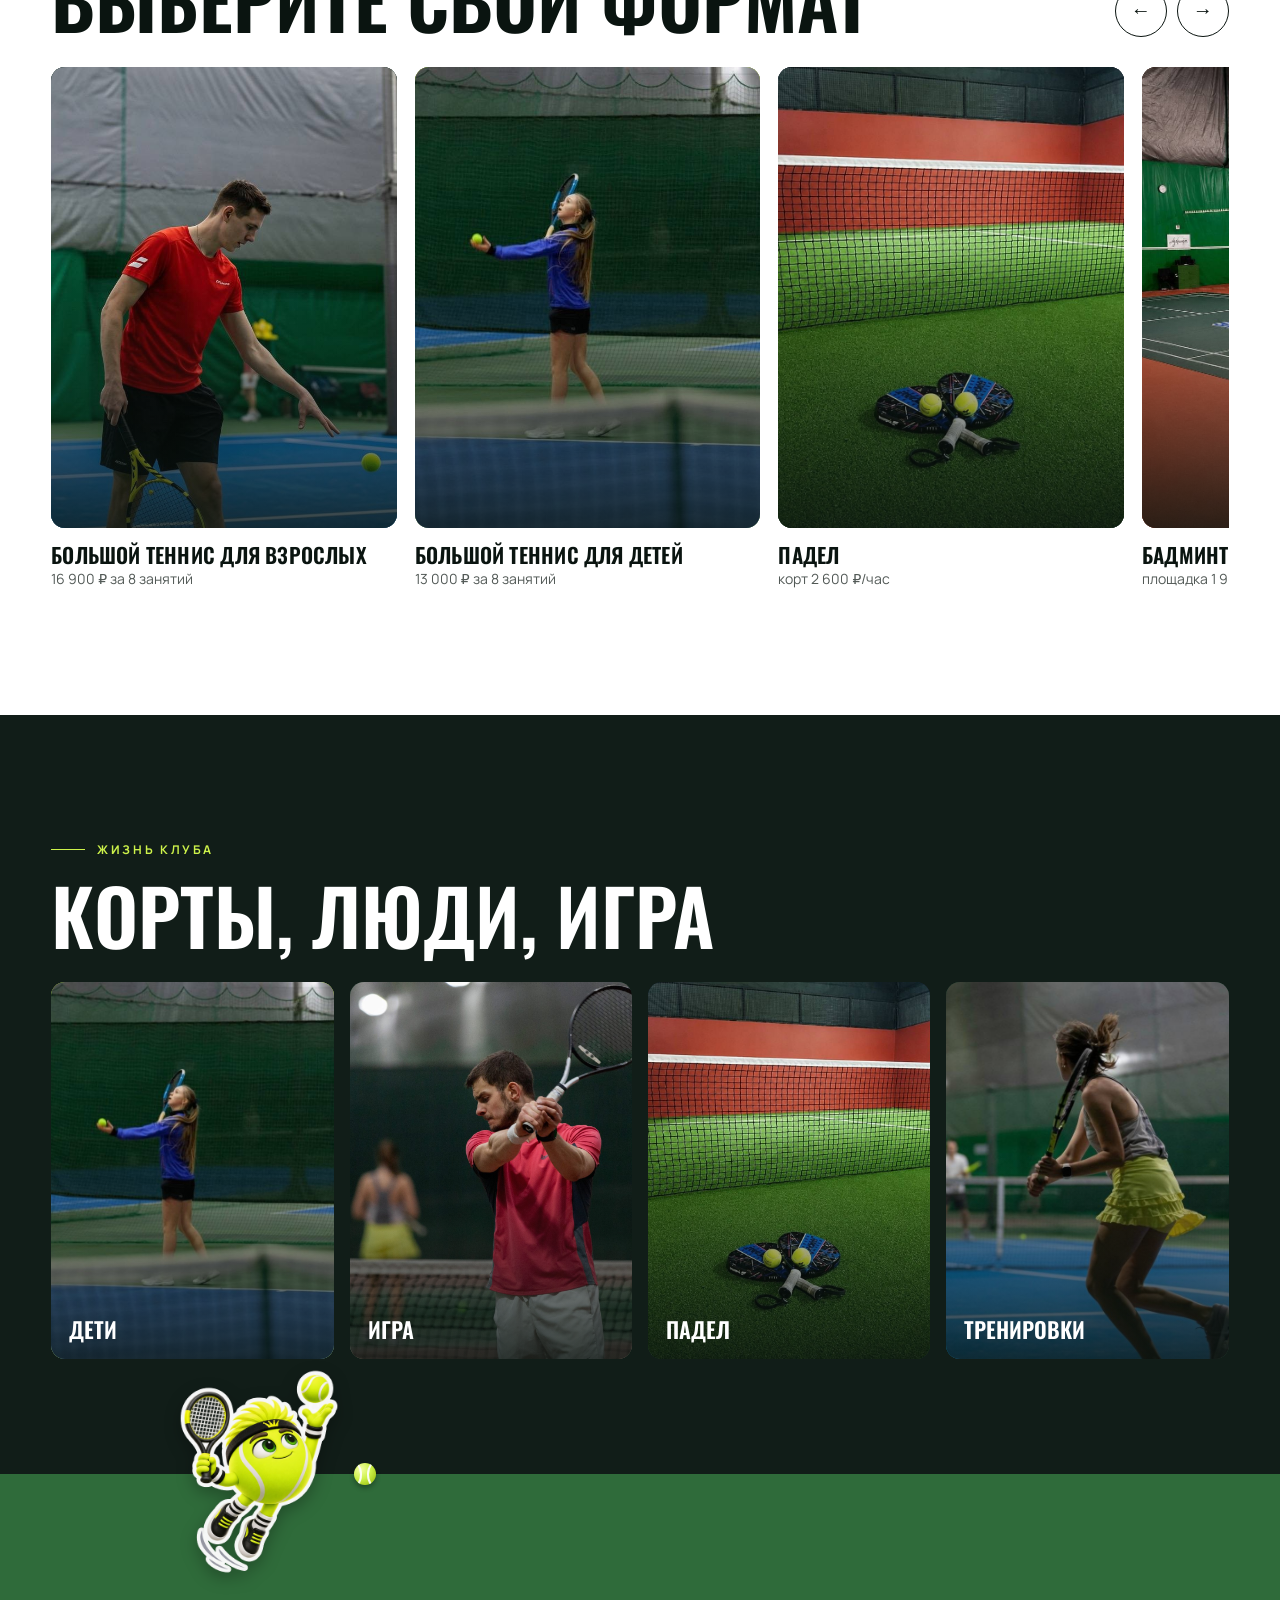
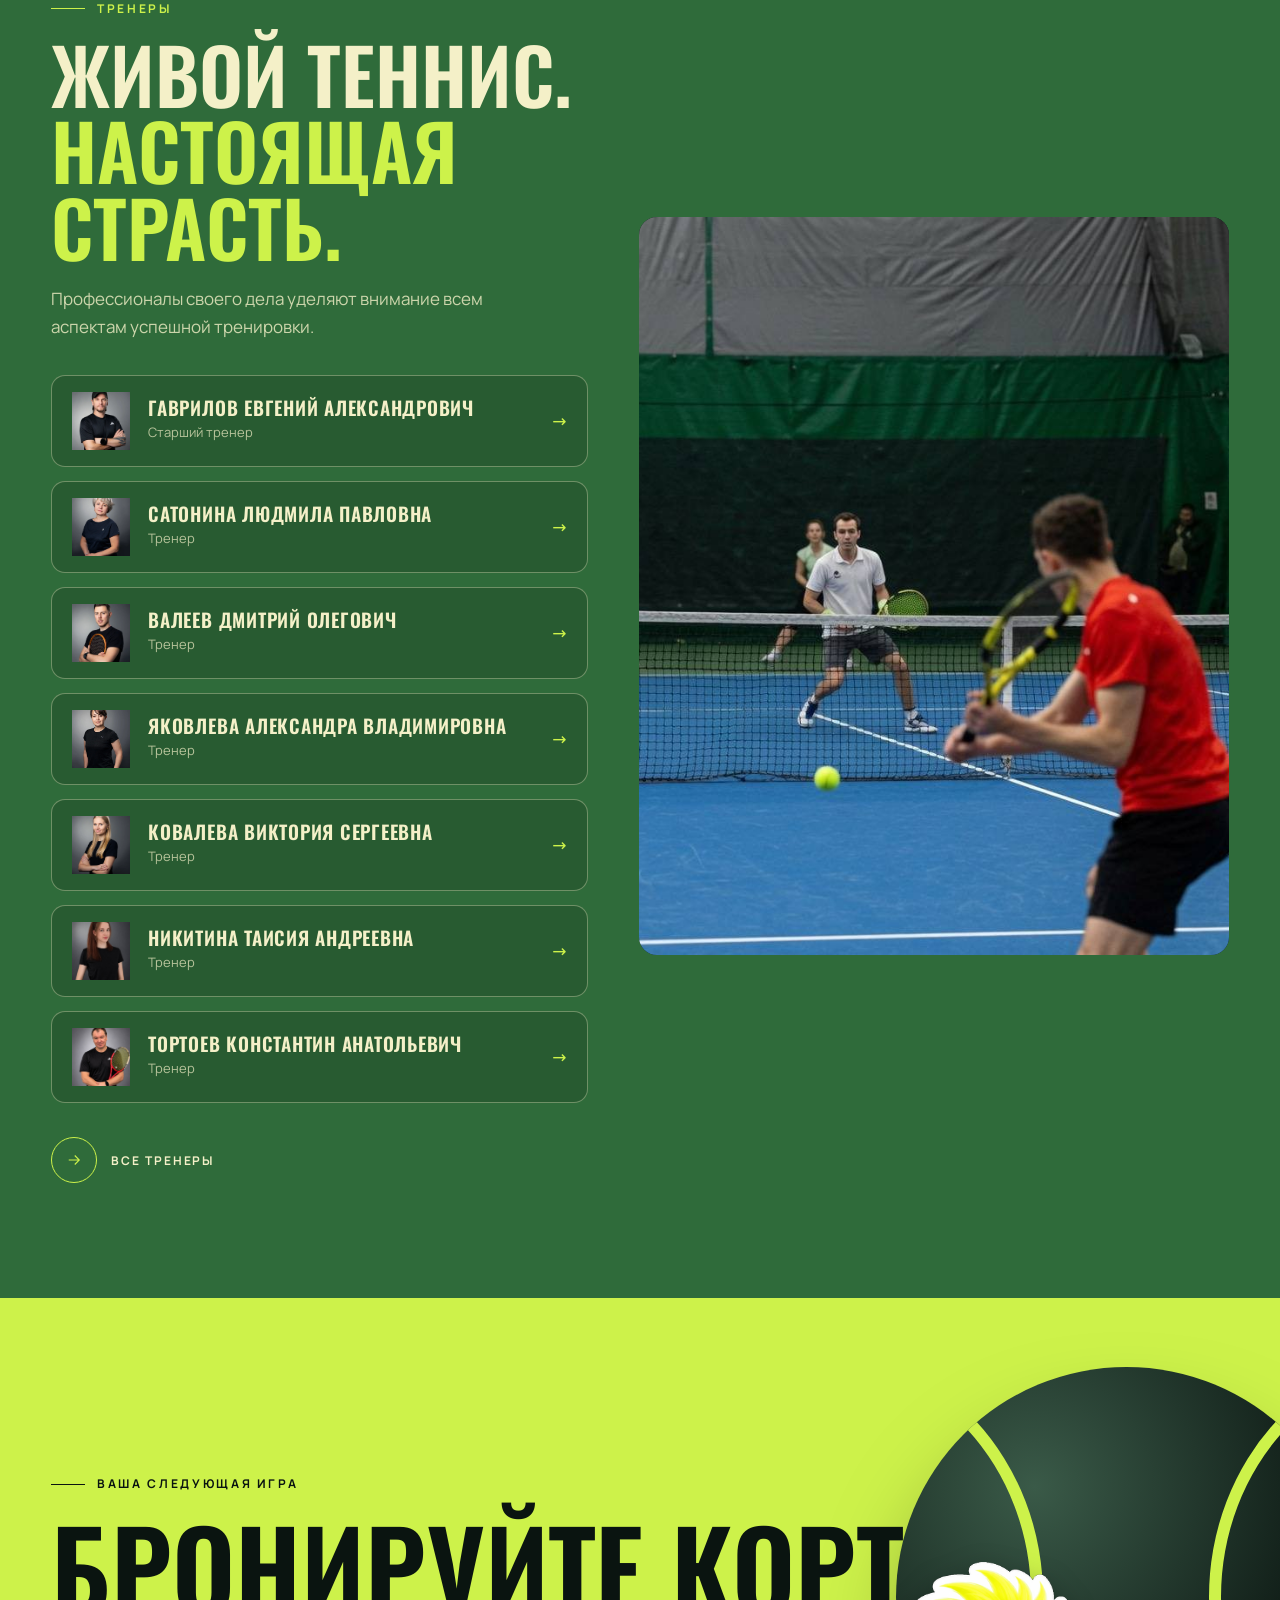
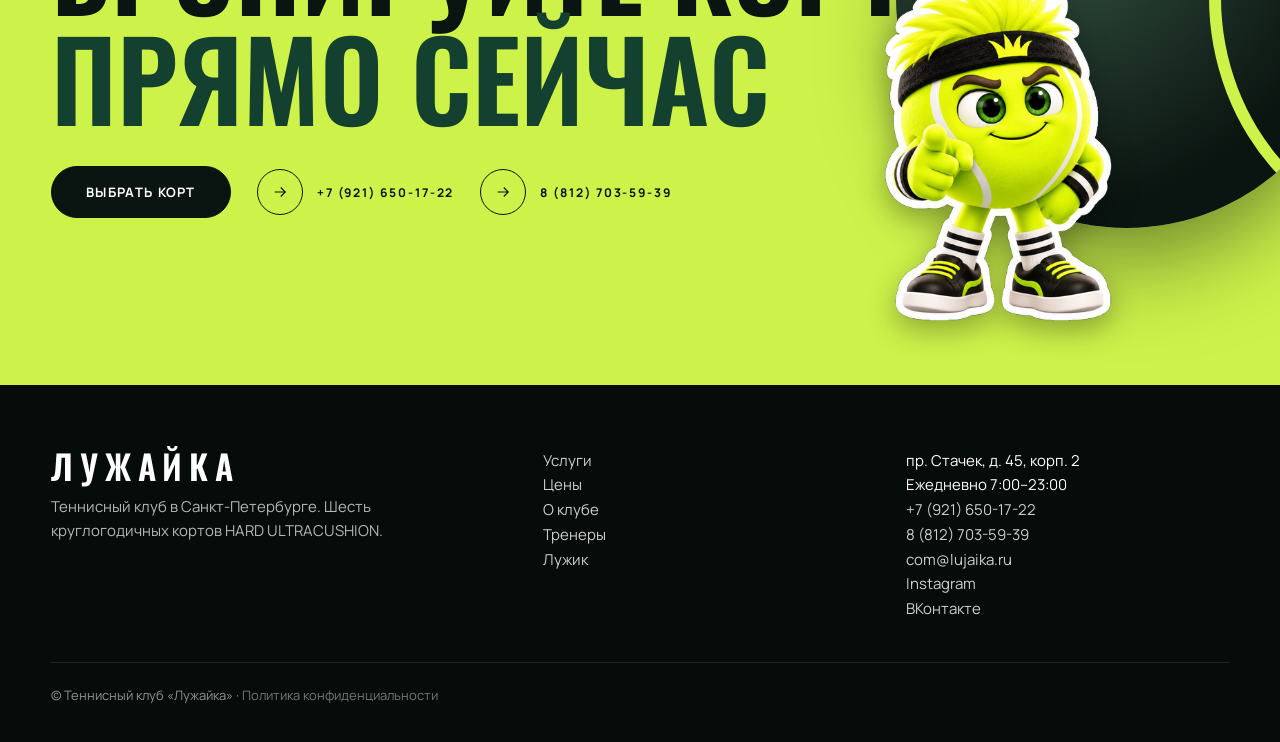
==== commit e89d85a0: "Сайт: новый логотип, бронирование на телефонах без встраивания, Гаврилов в клубе с 2019 года Co-Auth" ====
--- a/index.html
+++ b/index.html
@@ -14,19 +14,19 @@
 <link rel="icon" href="data:image/svg+xml,%3Csvg xmlns='http://www.w3.org/2000/svg' viewBox='0 0 32 32'%3E%3Ccircle cx='16' cy='16' r='15' fill='%23cdf24a'/%3E%3Cpath d='M5 9c8 3 8 11 0 14M27 9c-8 3-8 11 0 14' stroke='%23fff' stroke-width='2.4' fill='none'/%3E%3C/svg%3E">
 
 <!-- Шрифты лежат на сайте (папка fonts/), внешние сервисы не нужны -->
-<link rel="stylesheet" href="css/00-fonts.css?v=20261123">
+<link rel="stylesheet" href="css/00-fonts.css?v=20261124">
 
 <!-- ОФОРМЛЕНИЕ. Порядок важен: файлы ниже перекрывают файлы выше. -->
-<link rel="stylesheet" href="css/01-base.css?v=20261123">
-<link rel="stylesheet" href="css/02-header.css?v=20261123">
-<link rel="stylesheet" href="css/03-photos.css?v=20261123">
-<link rel="stylesheet" href="css/04-home.css?v=20261123">
-<link rel="stylesheet" href="css/05-inner-pages.css?v=20261123">
-<link rel="stylesheet" href="css/06-footer.css?v=20261123">
-<link rel="stylesheet" href="css/07-responsive.css?v=20261123">
-<link rel="stylesheet" href="css/08-extras.css?v=20261123">
-<link rel="stylesheet" href="css/09-luzhik.css?v=20261123">
-<link rel="stylesheet" href="css/10-legal.css?v=20261123">
+<link rel="stylesheet" href="css/01-base.css?v=20261124">
+<link rel="stylesheet" href="css/02-header.css?v=20261124">
+<link rel="stylesheet" href="css/03-photos.css?v=20261124">
+<link rel="stylesheet" href="css/04-home.css?v=20261124">
+<link rel="stylesheet" href="css/05-inner-pages.css?v=20261124">
+<link rel="stylesheet" href="css/06-footer.css?v=20261124">
+<link rel="stylesheet" href="css/07-responsive.css?v=20261124">
+<link rel="stylesheet" href="css/08-extras.css?v=20261124">
+<link rel="stylesheet" href="css/09-luzhik.css?v=20261124">
+<link rel="stylesheet" href="css/10-legal.css?v=20261124">
 </head>
 <body>
 
@@ -57,14 +57,14 @@
      booking.js    — страница бронирования
      ball-game.js  — мяч на главном экране
      app.js        — переходы между страницами; запускает сайт -->
-<script src="js/content.js?v=20261123"></script>
-<script src="js/images.js?v=20261123"></script>
-<script src="js/components.js?v=20261123"></script>
-<script src="js/pages.js?v=20261123"></script>
-<script src="js/booking.js?v=20261123"></script>
-<script src="js/ball-game.js?v=20261123"></script>
-<script src="js/luzhik.js?v=20261123"></script>
-<script src="js/cookies.js?v=20261123"></script>
-<script src="js/app.js?v=20261123"></script>
+<script src="js/content.js?v=20261124"></script>
+<script src="js/images.js?v=20261124"></script>
+<script src="js/components.js?v=20261124"></script>
+<script src="js/pages.js?v=20261124"></script>
+<script src="js/booking.js?v=20261124"></script>
+<script src="js/ball-game.js?v=20261124"></script>
+<script src="js/luzhik.js?v=20261124"></script>
+<script src="js/cookies.js?v=20261124"></script>
+<script src="js/app.js?v=20261124"></script>
 </body>
 </html>
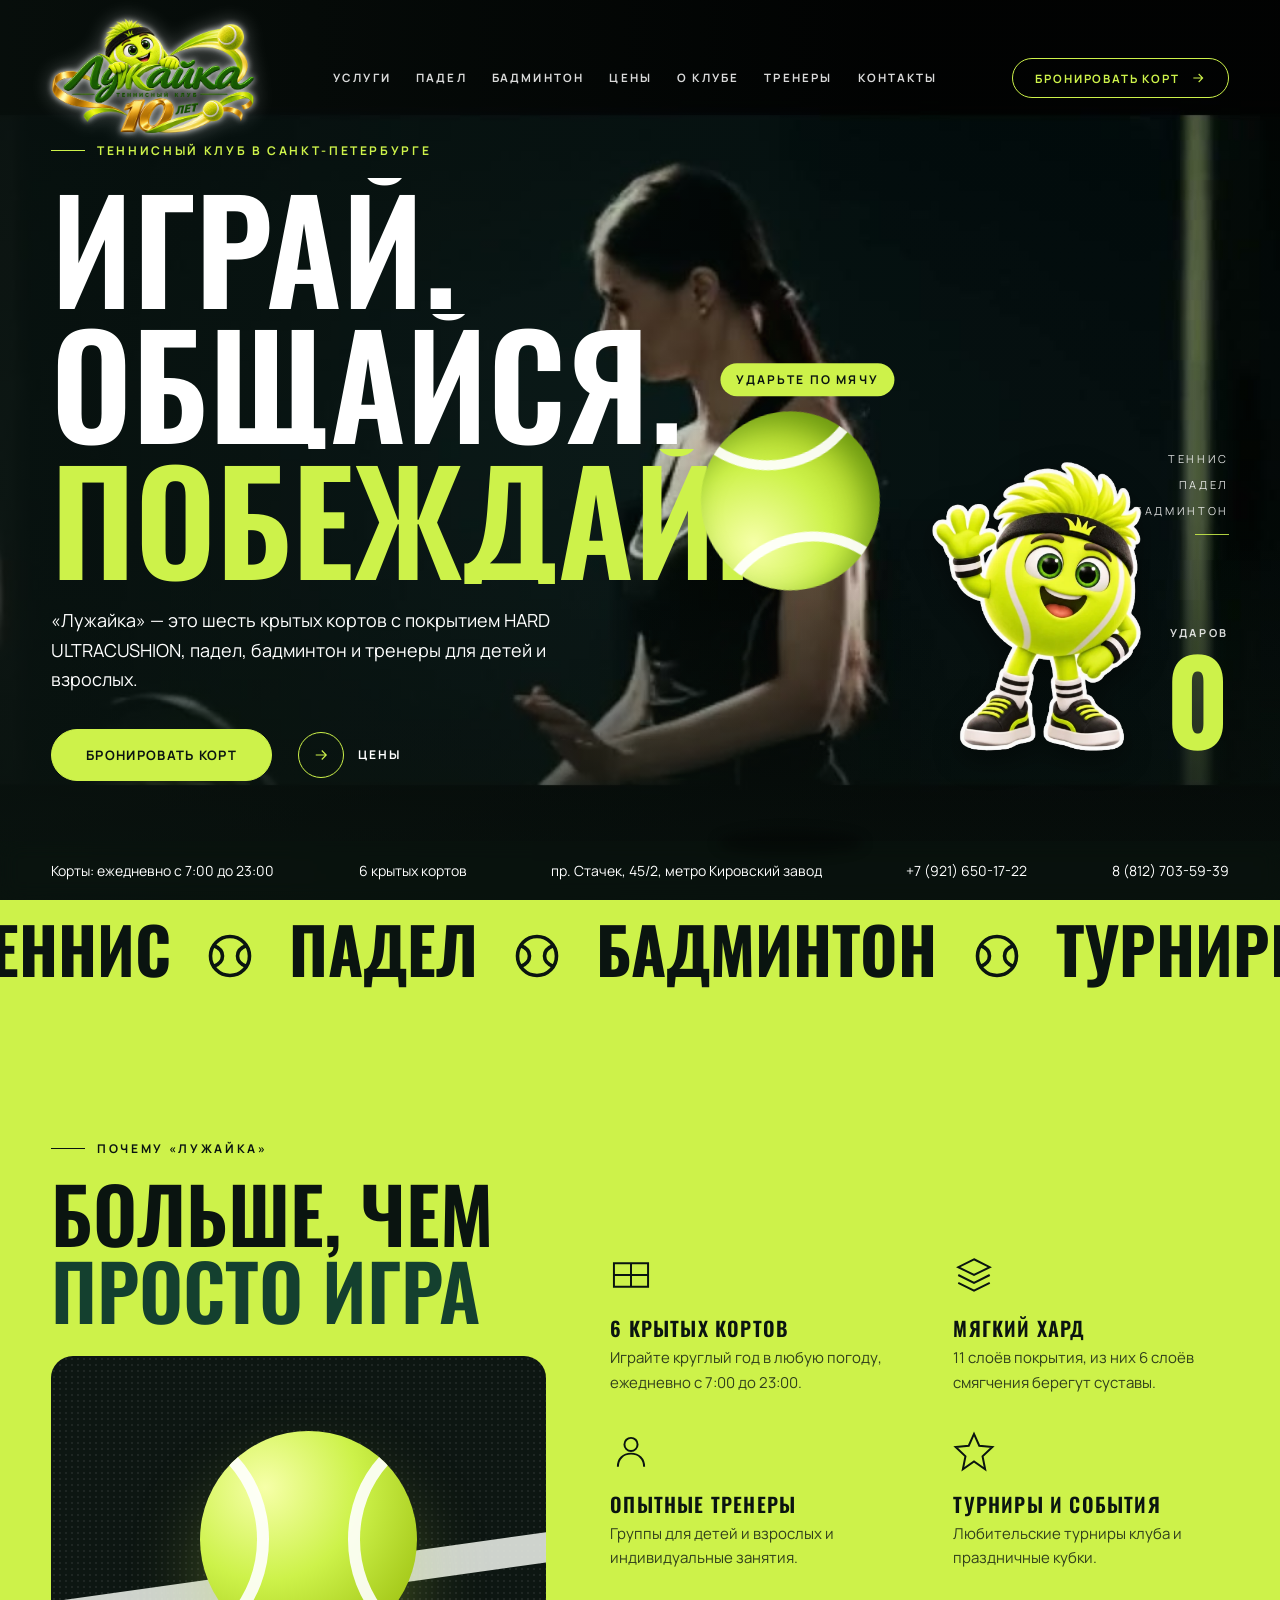
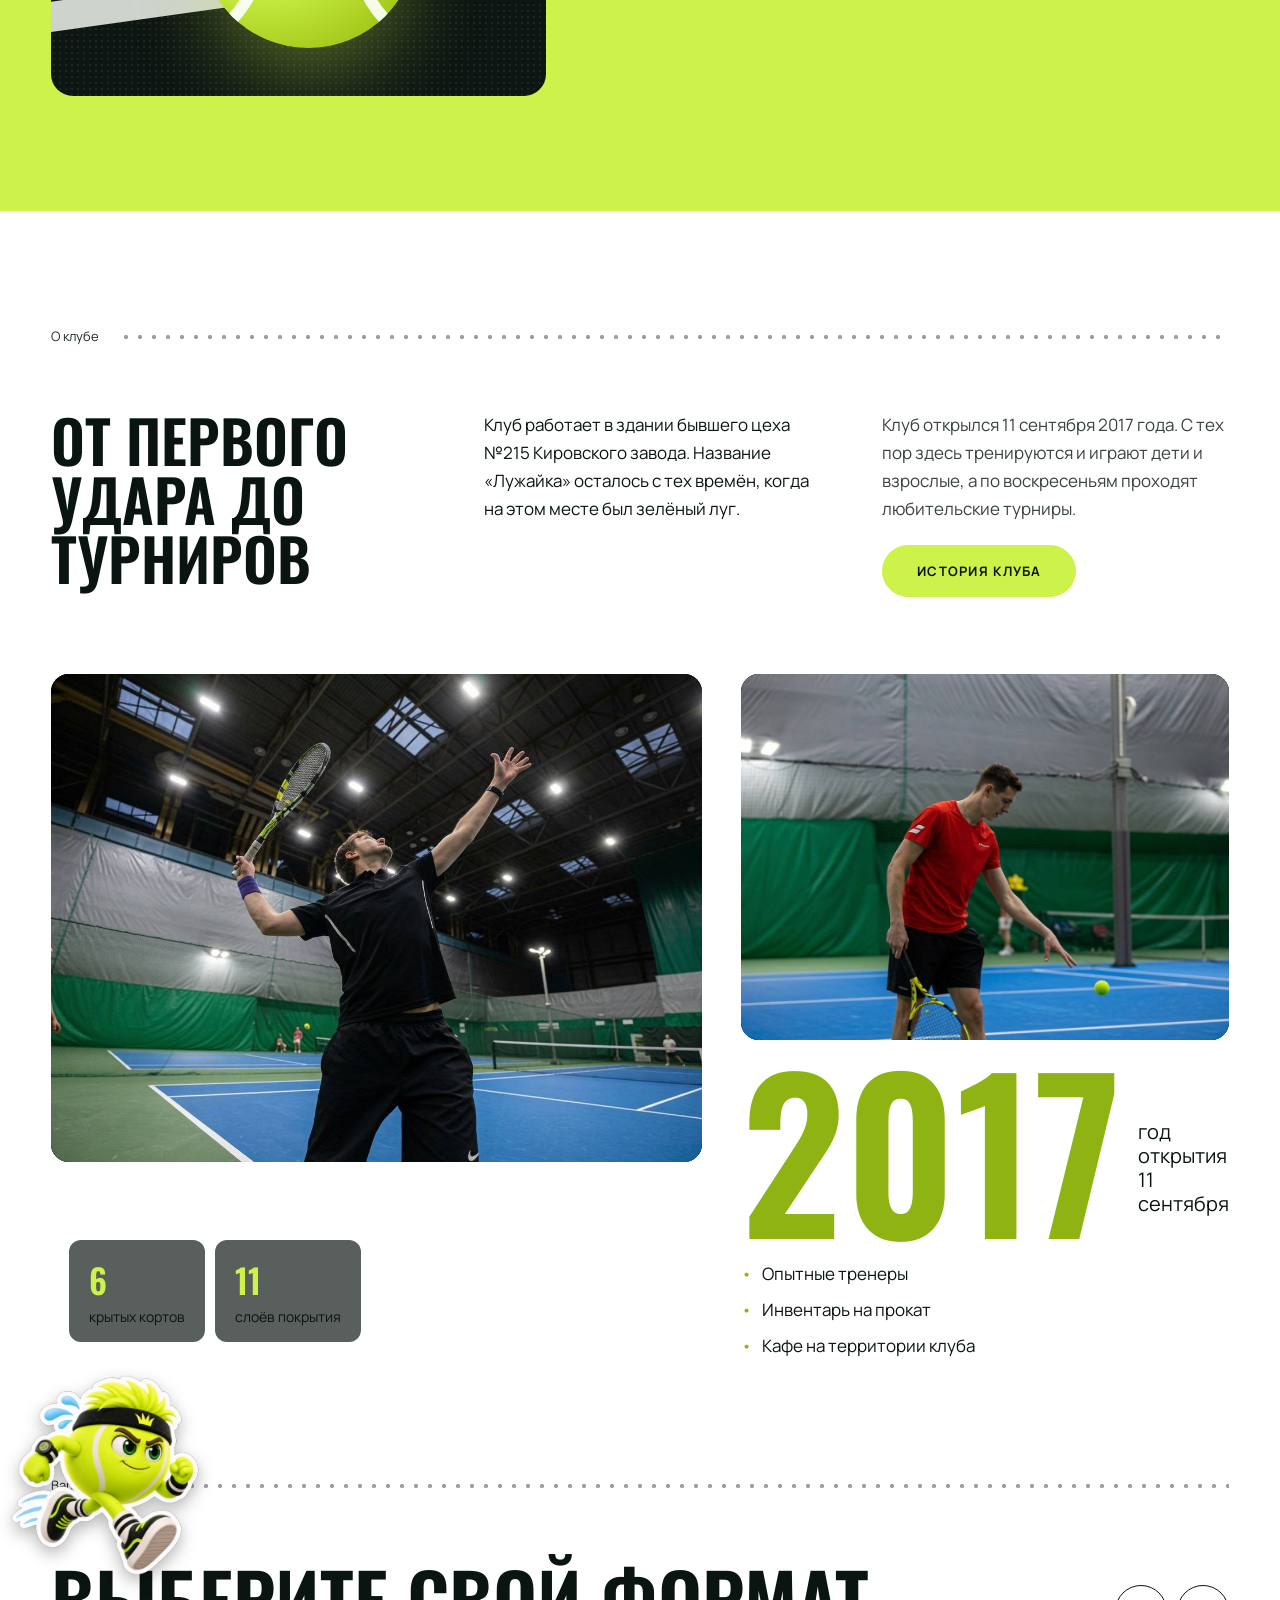
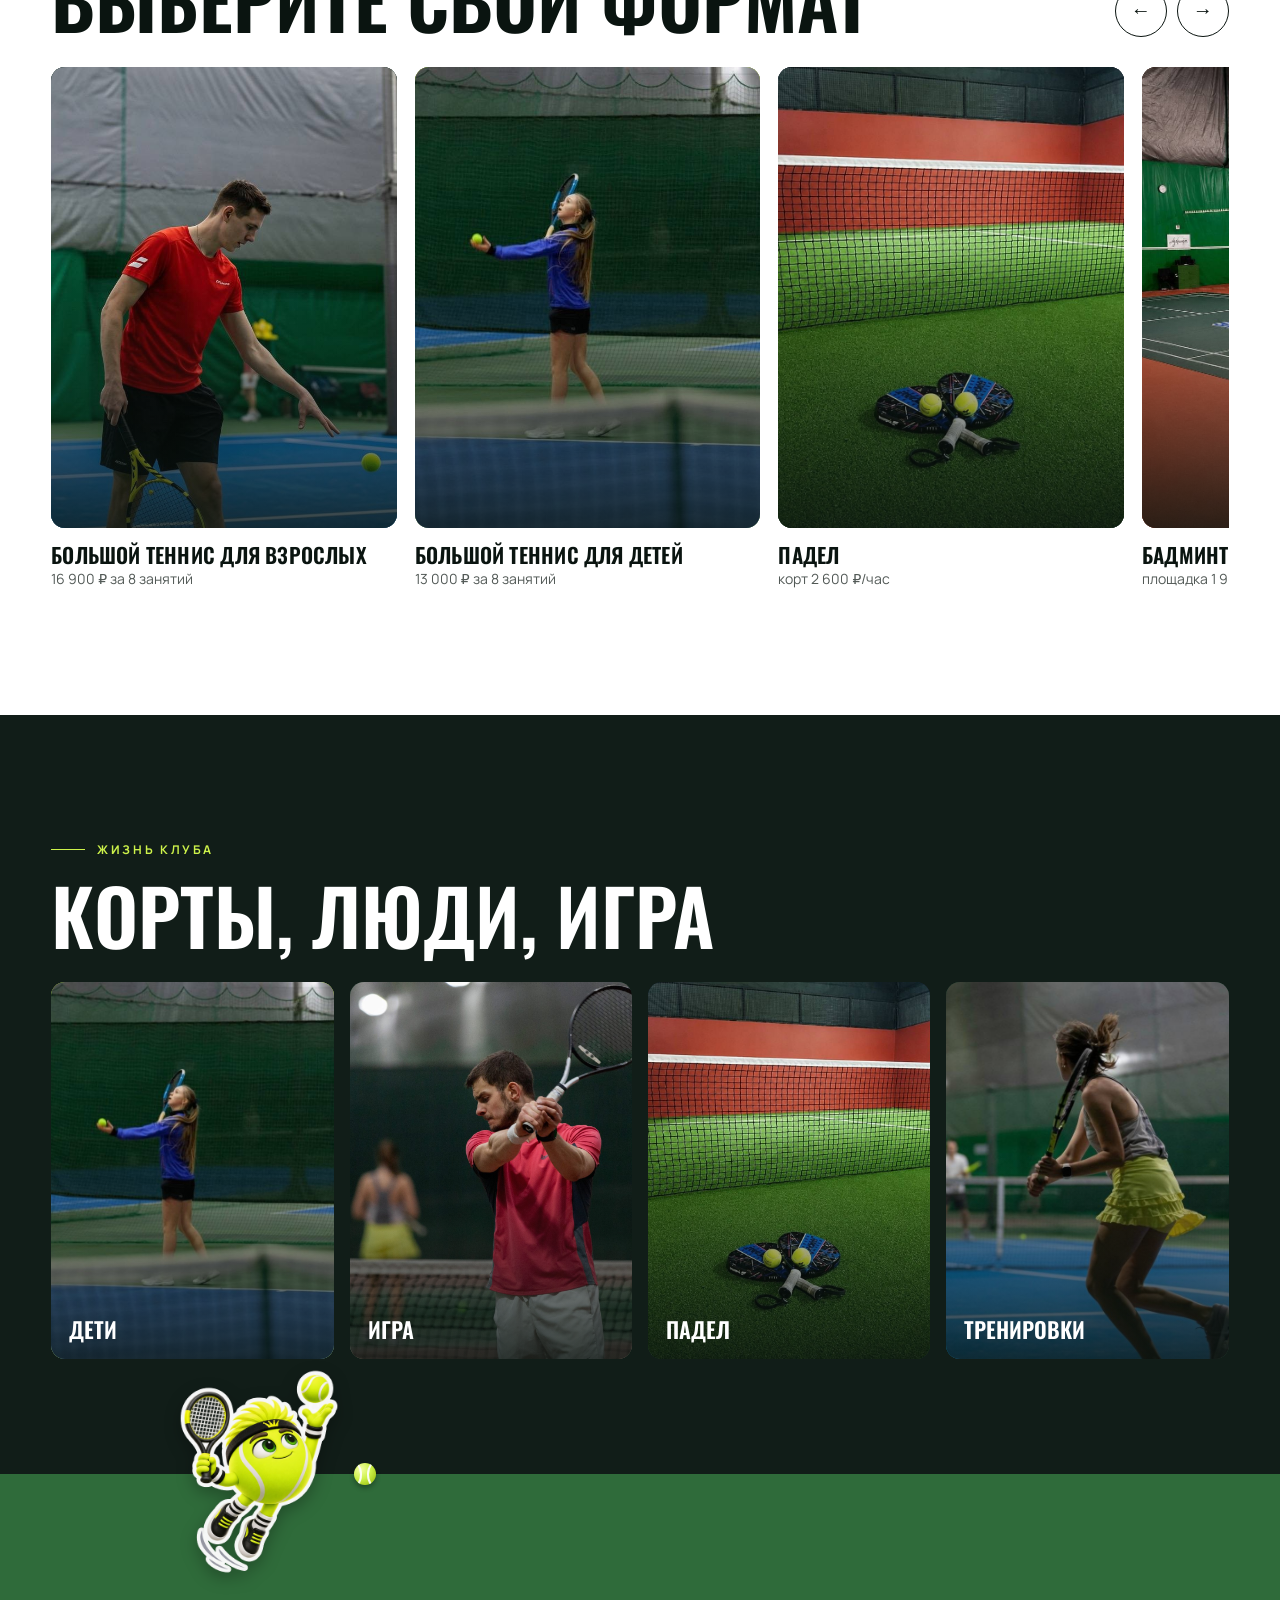
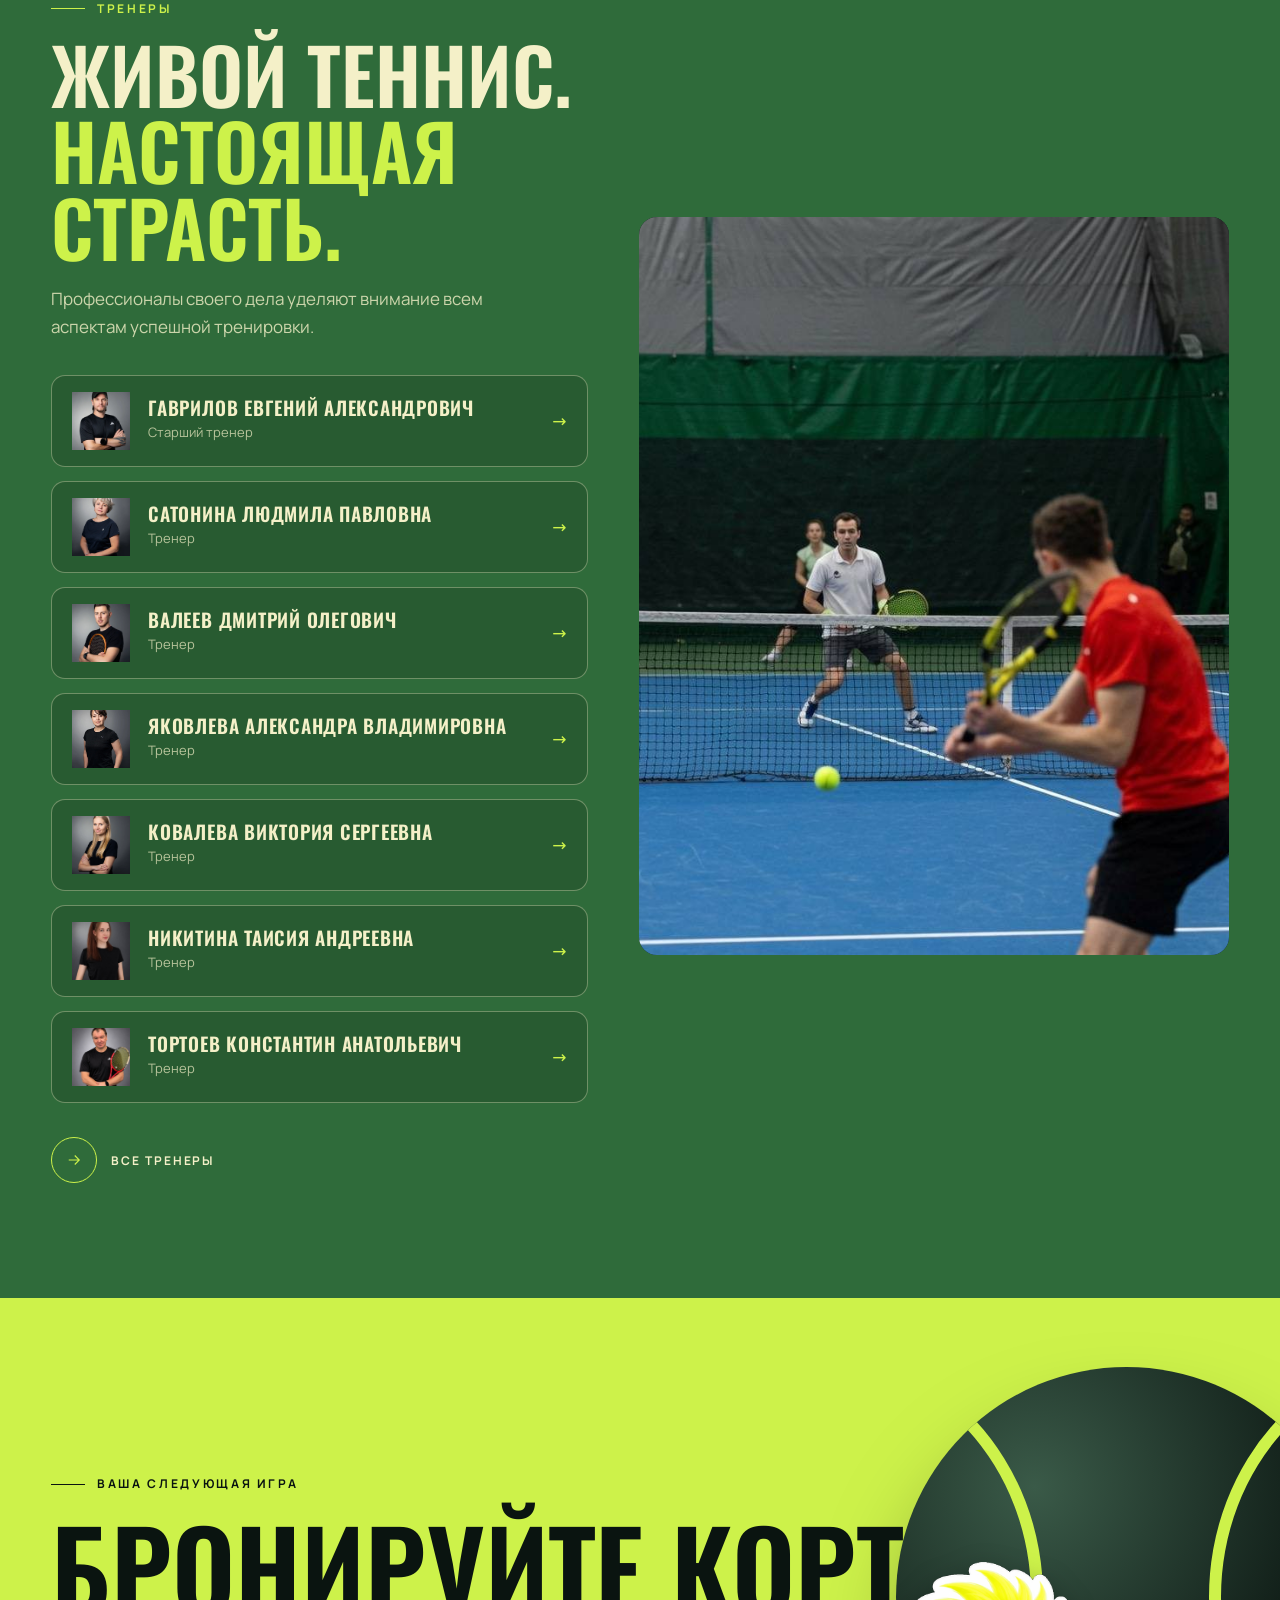
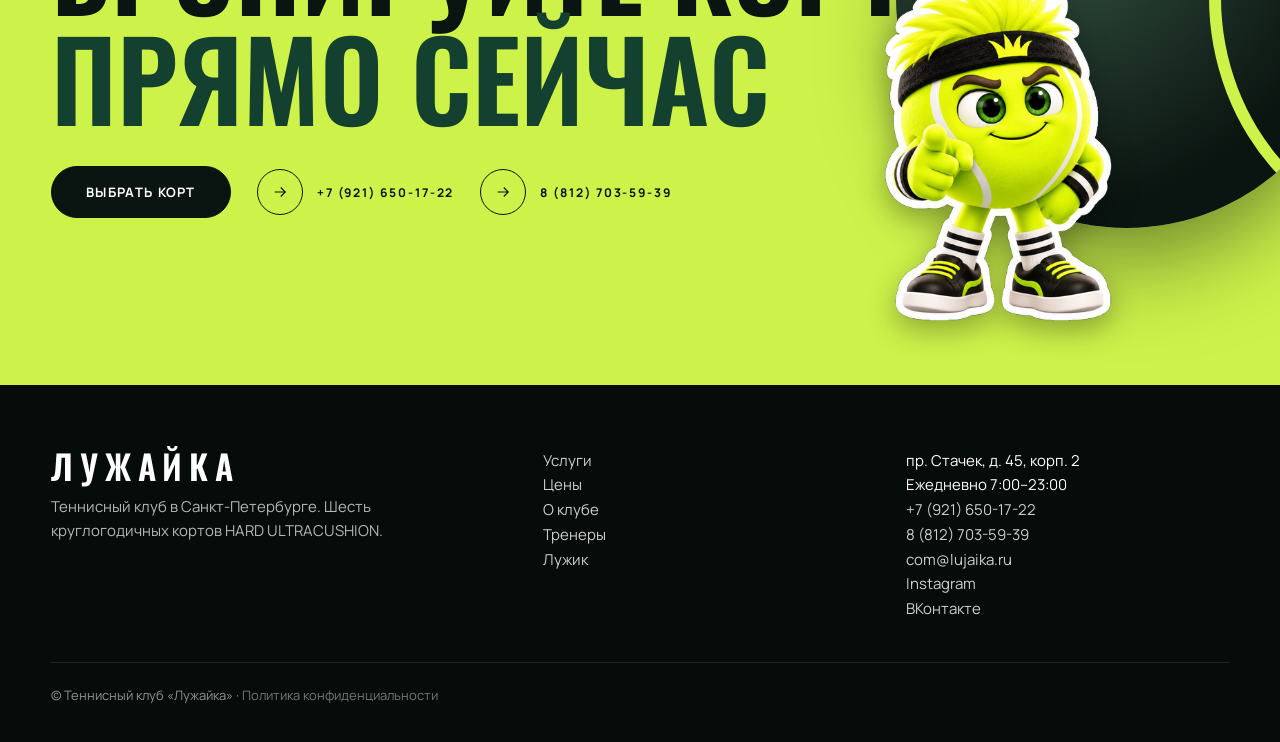
==== commit 56f4e9c5: "Сайт: без «бронь за день» у стенки, без повторов в блоках турниров Co-Authored-By: Claude Sonnet 5.5" ====
--- a/index.html
+++ b/index.html
@@ -14,19 +14,19 @@
 <link rel="icon" href="data:image/svg+xml,%3Csvg xmlns='http://www.w3.org/2000/svg' viewBox='0 0 32 32'%3E%3Ccircle cx='16' cy='16' r='15' fill='%23cdf24a'/%3E%3Cpath d='M5 9c8 3 8 11 0 14M27 9c-8 3-8 11 0 14' stroke='%23fff' stroke-width='2.4' fill='none'/%3E%3C/svg%3E">
 
 <!-- Шрифты лежат на сайте (папка fonts/), внешние сервисы не нужны -->
-<link rel="stylesheet" href="css/00-fonts.css?v=20261124">
+<link rel="stylesheet" href="css/00-fonts.css?v=20261125">
 
 <!-- ОФОРМЛЕНИЕ. Порядок важен: файлы ниже перекрывают файлы выше. -->
-<link rel="stylesheet" href="css/01-base.css?v=20261124">
-<link rel="stylesheet" href="css/02-header.css?v=20261124">
-<link rel="stylesheet" href="css/03-photos.css?v=20261124">
-<link rel="stylesheet" href="css/04-home.css?v=20261124">
-<link rel="stylesheet" href="css/05-inner-pages.css?v=20261124">
-<link rel="stylesheet" href="css/06-footer.css?v=20261124">
-<link rel="stylesheet" href="css/07-responsive.css?v=20261124">
-<link rel="stylesheet" href="css/08-extras.css?v=20261124">
-<link rel="stylesheet" href="css/09-luzhik.css?v=20261124">
-<link rel="stylesheet" href="css/10-legal.css?v=20261124">
+<link rel="stylesheet" href="css/01-base.css?v=20261125">
+<link rel="stylesheet" href="css/02-header.css?v=20261125">
+<link rel="stylesheet" href="css/03-photos.css?v=20261125">
+<link rel="stylesheet" href="css/04-home.css?v=20261125">
+<link rel="stylesheet" href="css/05-inner-pages.css?v=20261125">
+<link rel="stylesheet" href="css/06-footer.css?v=20261125">
+<link rel="stylesheet" href="css/07-responsive.css?v=20261125">
+<link rel="stylesheet" href="css/08-extras.css?v=20261125">
+<link rel="stylesheet" href="css/09-luzhik.css?v=20261125">
+<link rel="stylesheet" href="css/10-legal.css?v=20261125">
 </head>
 <body>
 
@@ -57,14 +57,14 @@
      booking.js    — страница бронирования
      ball-game.js  — мяч на главном экране
      app.js        — переходы между страницами; запускает сайт -->
-<script src="js/content.js?v=20261124"></script>
-<script src="js/images.js?v=20261124"></script>
-<script src="js/components.js?v=20261124"></script>
-<script src="js/pages.js?v=20261124"></script>
-<script src="js/booking.js?v=20261124"></script>
-<script src="js/ball-game.js?v=20261124"></script>
-<script src="js/luzhik.js?v=20261124"></script>
-<script src="js/cookies.js?v=20261124"></script>
-<script src="js/app.js?v=20261124"></script>
+<script src="js/content.js?v=20261125"></script>
+<script src="js/images.js?v=20261125"></script>
+<script src="js/components.js?v=20261125"></script>
+<script src="js/pages.js?v=20261125"></script>
+<script src="js/booking.js?v=20261125"></script>
+<script src="js/ball-game.js?v=20261125"></script>
+<script src="js/luzhik.js?v=20261125"></script>
+<script src="js/cookies.js?v=20261125"></script>
+<script src="js/app.js?v=20261125"></script>
 </body>
 </html>
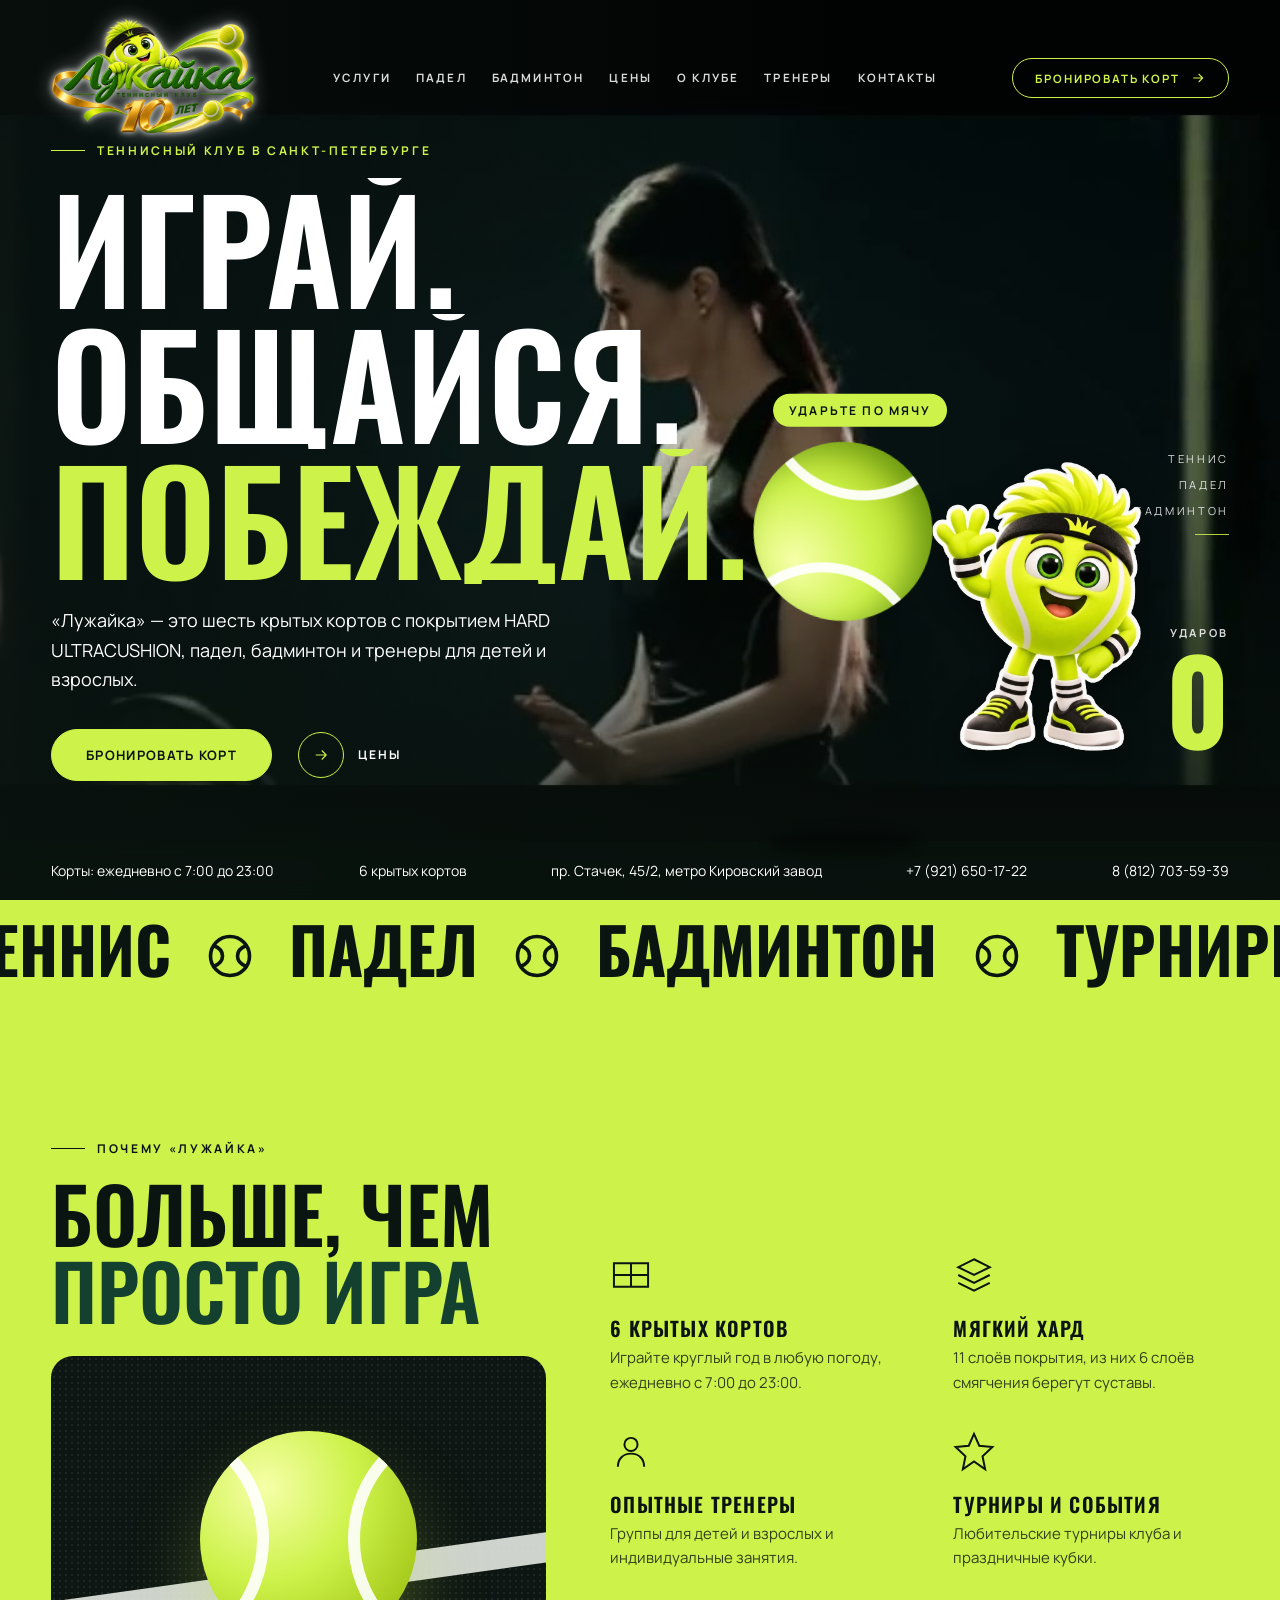
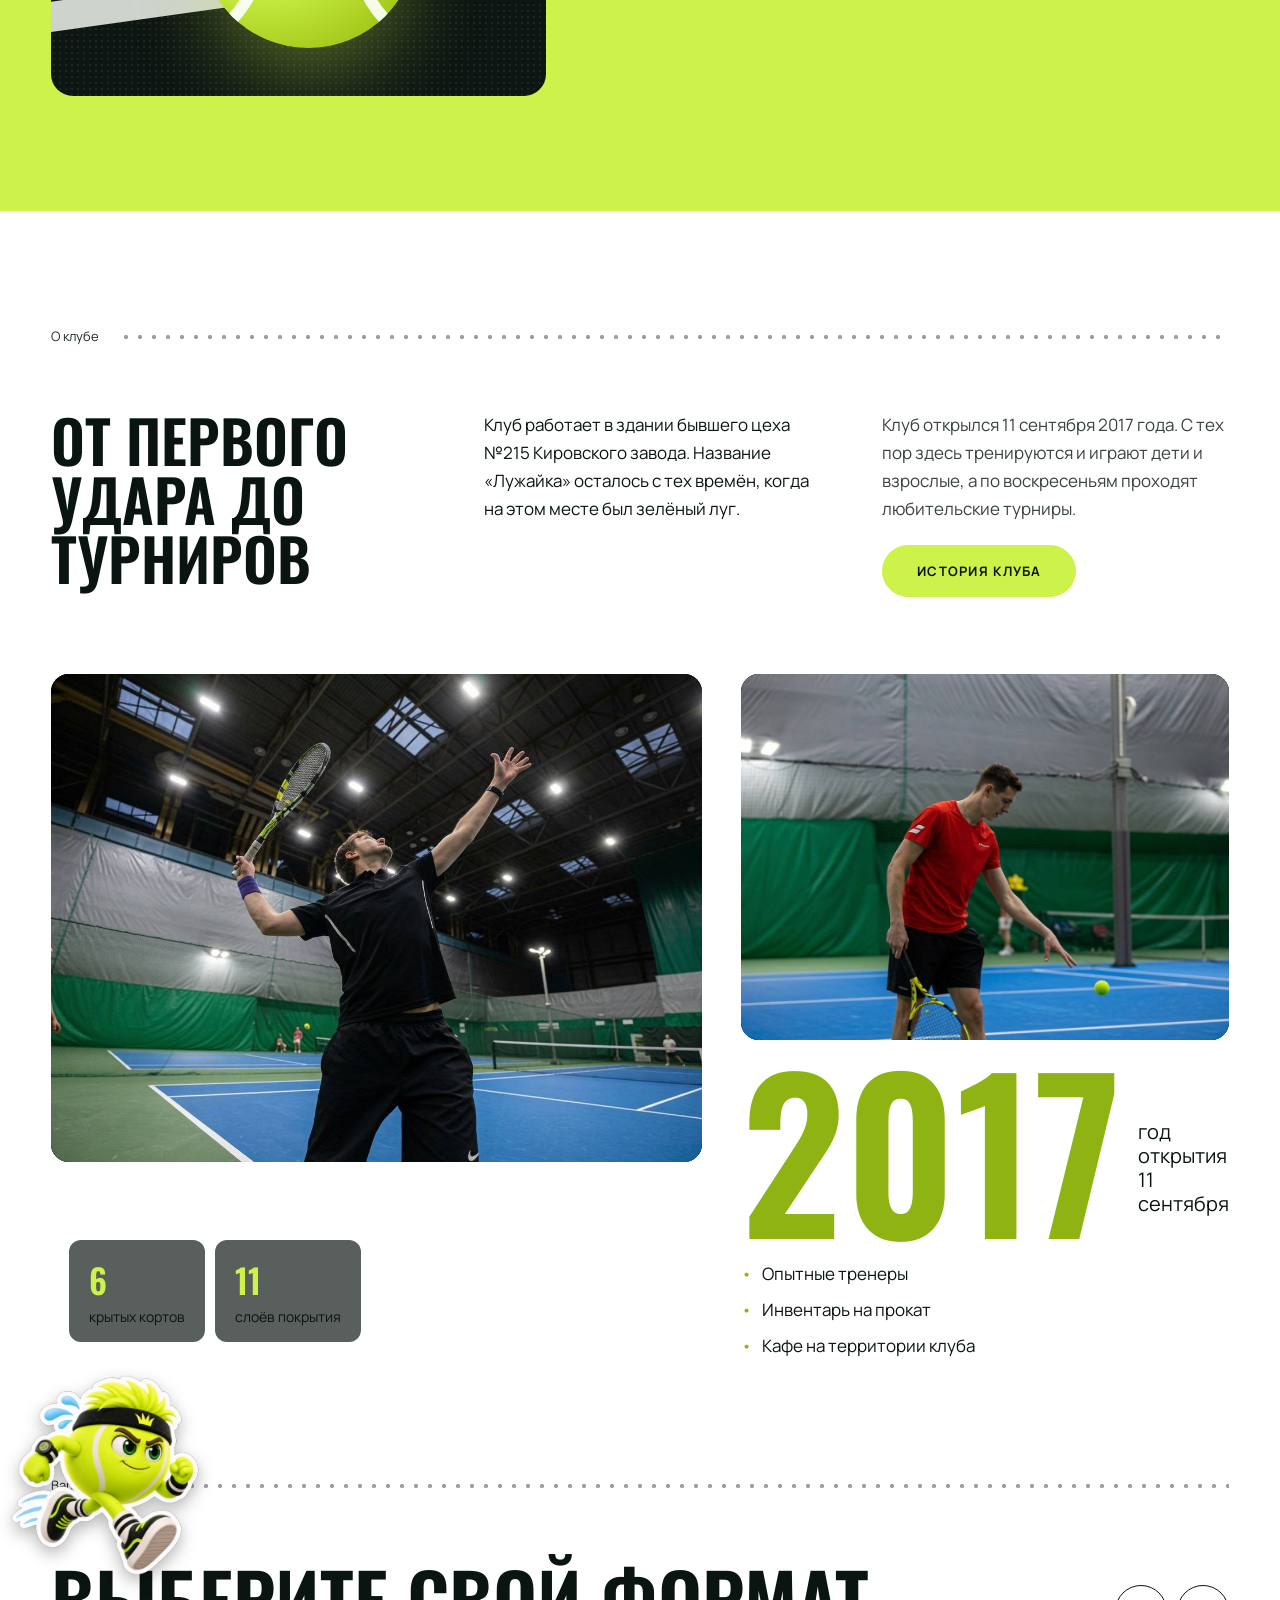
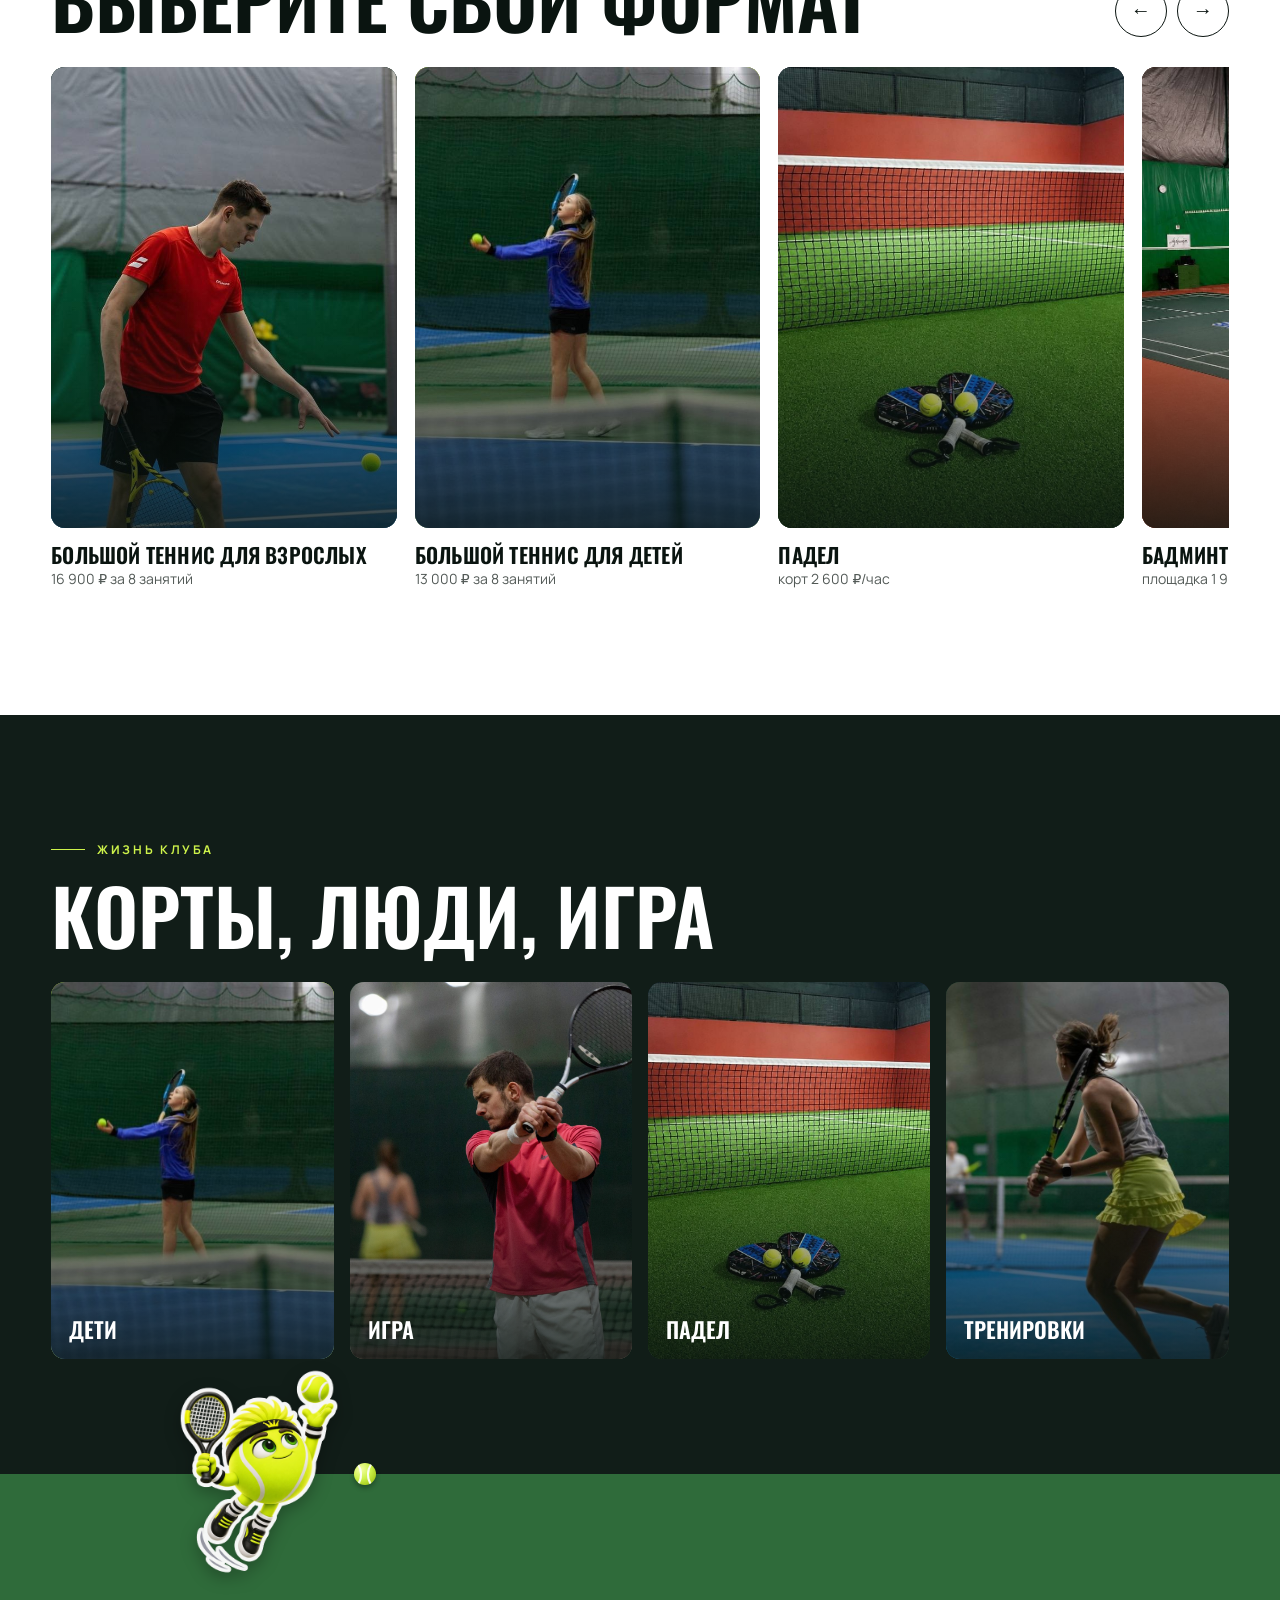
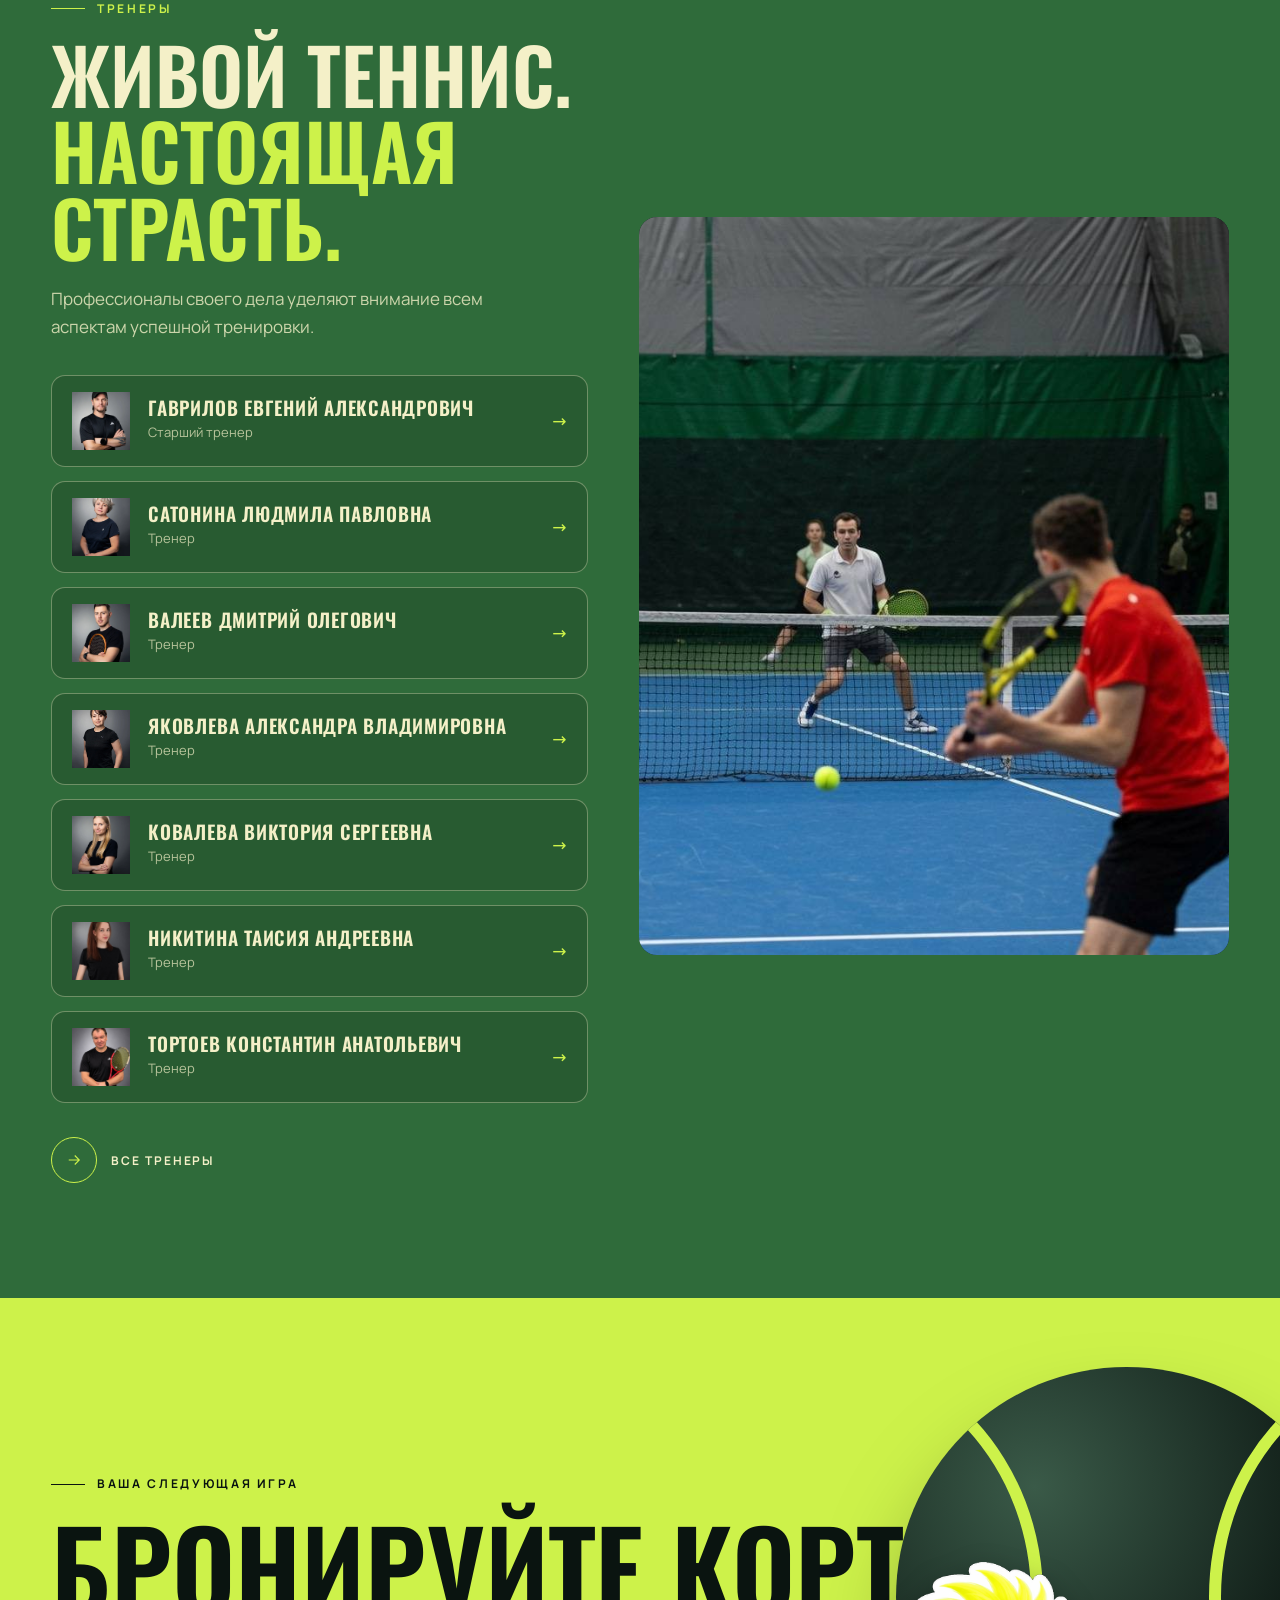
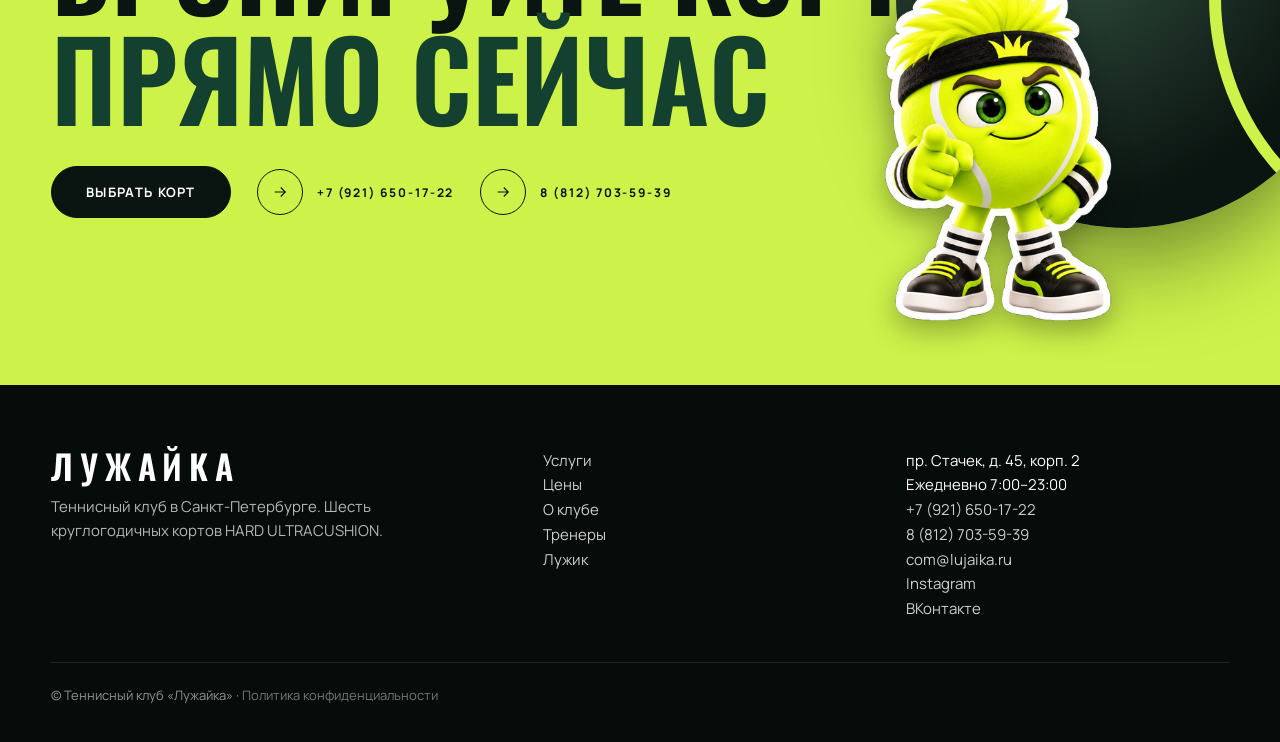
==== commit d64d1fa2: "Сайт: встроенное расписание бронирования на всех устройствах, включая телефон Co-Authored-By: Claude" ====
--- a/index.html
+++ b/index.html
@@ -14,19 +14,19 @@
 <link rel="icon" href="data:image/svg+xml,%3Csvg xmlns='http://www.w3.org/2000/svg' viewBox='0 0 32 32'%3E%3Ccircle cx='16' cy='16' r='15' fill='%23cdf24a'/%3E%3Cpath d='M5 9c8 3 8 11 0 14M27 9c-8 3-8 11 0 14' stroke='%23fff' stroke-width='2.4' fill='none'/%3E%3C/svg%3E">
 
 <!-- Шрифты лежат на сайте (папка fonts/), внешние сервисы не нужны -->
-<link rel="stylesheet" href="css/00-fonts.css?v=20261125">
+<link rel="stylesheet" href="css/00-fonts.css?v=20261126">
 
 <!-- ОФОРМЛЕНИЕ. Порядок важен: файлы ниже перекрывают файлы выше. -->
-<link rel="stylesheet" href="css/01-base.css?v=20261125">
-<link rel="stylesheet" href="css/02-header.css?v=20261125">
-<link rel="stylesheet" href="css/03-photos.css?v=20261125">
-<link rel="stylesheet" href="css/04-home.css?v=20261125">
-<link rel="stylesheet" href="css/05-inner-pages.css?v=20261125">
-<link rel="stylesheet" href="css/06-footer.css?v=20261125">
-<link rel="stylesheet" href="css/07-responsive.css?v=20261125">
-<link rel="stylesheet" href="css/08-extras.css?v=20261125">
-<link rel="stylesheet" href="css/09-luzhik.css?v=20261125">
-<link rel="stylesheet" href="css/10-legal.css?v=20261125">
+<link rel="stylesheet" href="css/01-base.css?v=20261126">
+<link rel="stylesheet" href="css/02-header.css?v=20261126">
+<link rel="stylesheet" href="css/03-photos.css?v=20261126">
+<link rel="stylesheet" href="css/04-home.css?v=20261126">
+<link rel="stylesheet" href="css/05-inner-pages.css?v=20261126">
+<link rel="stylesheet" href="css/06-footer.css?v=20261126">
+<link rel="stylesheet" href="css/07-responsive.css?v=20261126">
+<link rel="stylesheet" href="css/08-extras.css?v=20261126">
+<link rel="stylesheet" href="css/09-luzhik.css?v=20261126">
+<link rel="stylesheet" href="css/10-legal.css?v=20261126">
 </head>
 <body>
 
@@ -57,14 +57,14 @@
      booking.js    — страница бронирования
      ball-game.js  — мяч на главном экране
      app.js        — переходы между страницами; запускает сайт -->
-<script src="js/content.js?v=20261125"></script>
-<script src="js/images.js?v=20261125"></script>
-<script src="js/components.js?v=20261125"></script>
-<script src="js/pages.js?v=20261125"></script>
-<script src="js/booking.js?v=20261125"></script>
-<script src="js/ball-game.js?v=20261125"></script>
-<script src="js/luzhik.js?v=20261125"></script>
-<script src="js/cookies.js?v=20261125"></script>
-<script src="js/app.js?v=20261125"></script>
+<script src="js/content.js?v=20261126"></script>
+<script src="js/images.js?v=20261126"></script>
+<script src="js/components.js?v=20261126"></script>
+<script src="js/pages.js?v=20261126"></script>
+<script src="js/booking.js?v=20261126"></script>
+<script src="js/ball-game.js?v=20261126"></script>
+<script src="js/luzhik.js?v=20261126"></script>
+<script src="js/cookies.js?v=20261126"></script>
+<script src="js/app.js?v=20261126"></script>
 </body>
 </html>
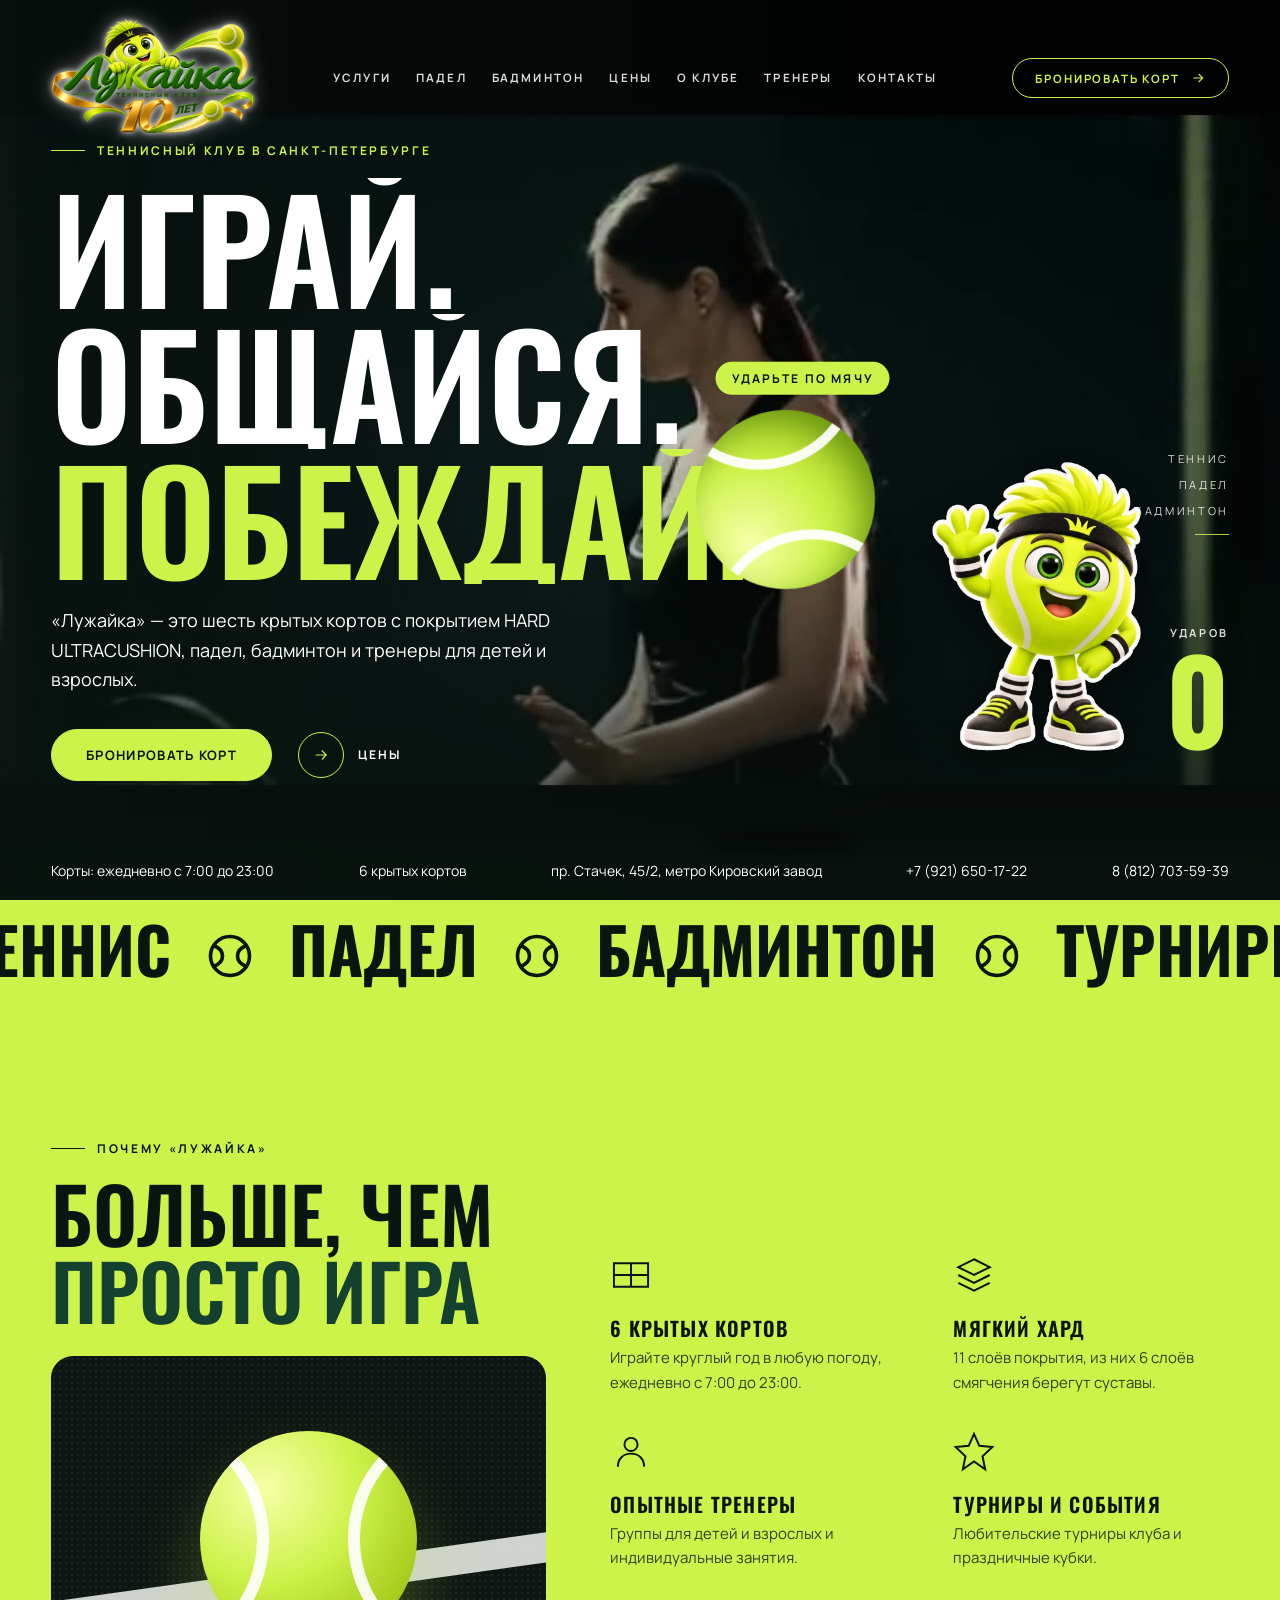
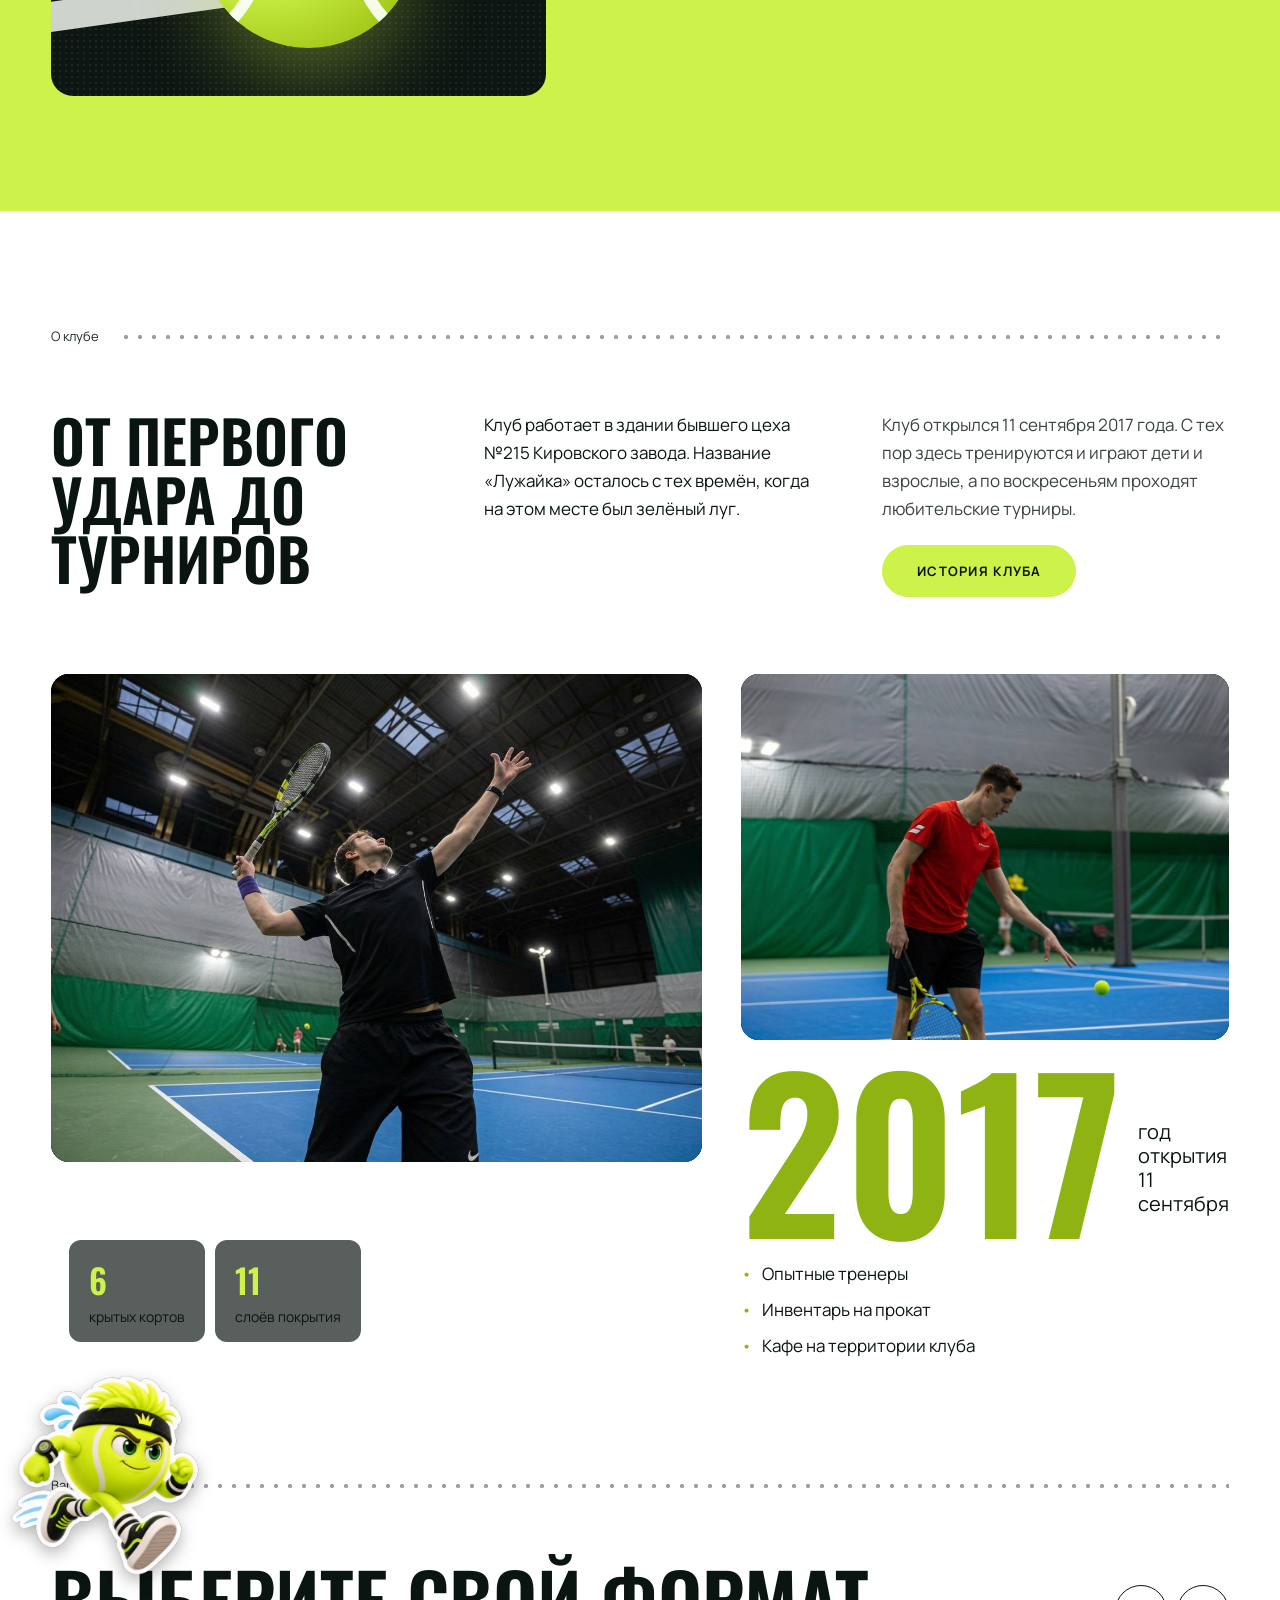
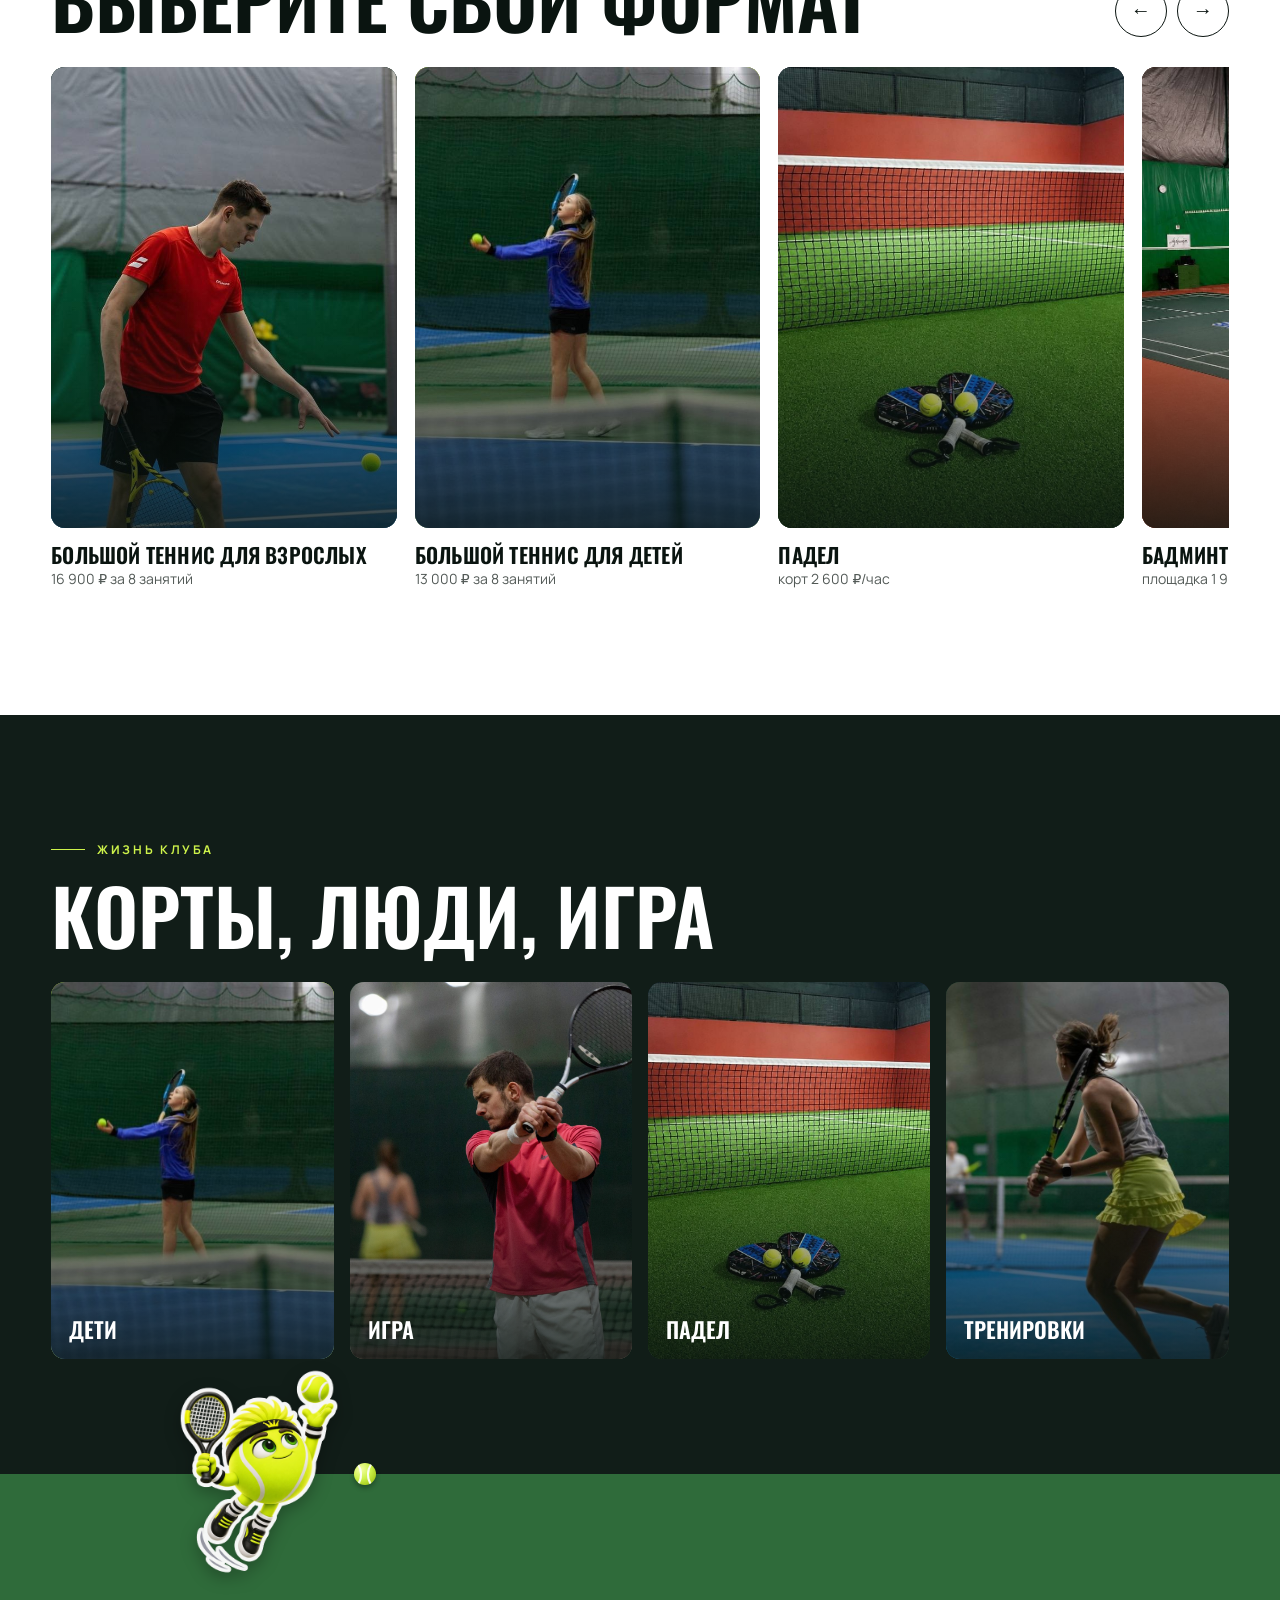
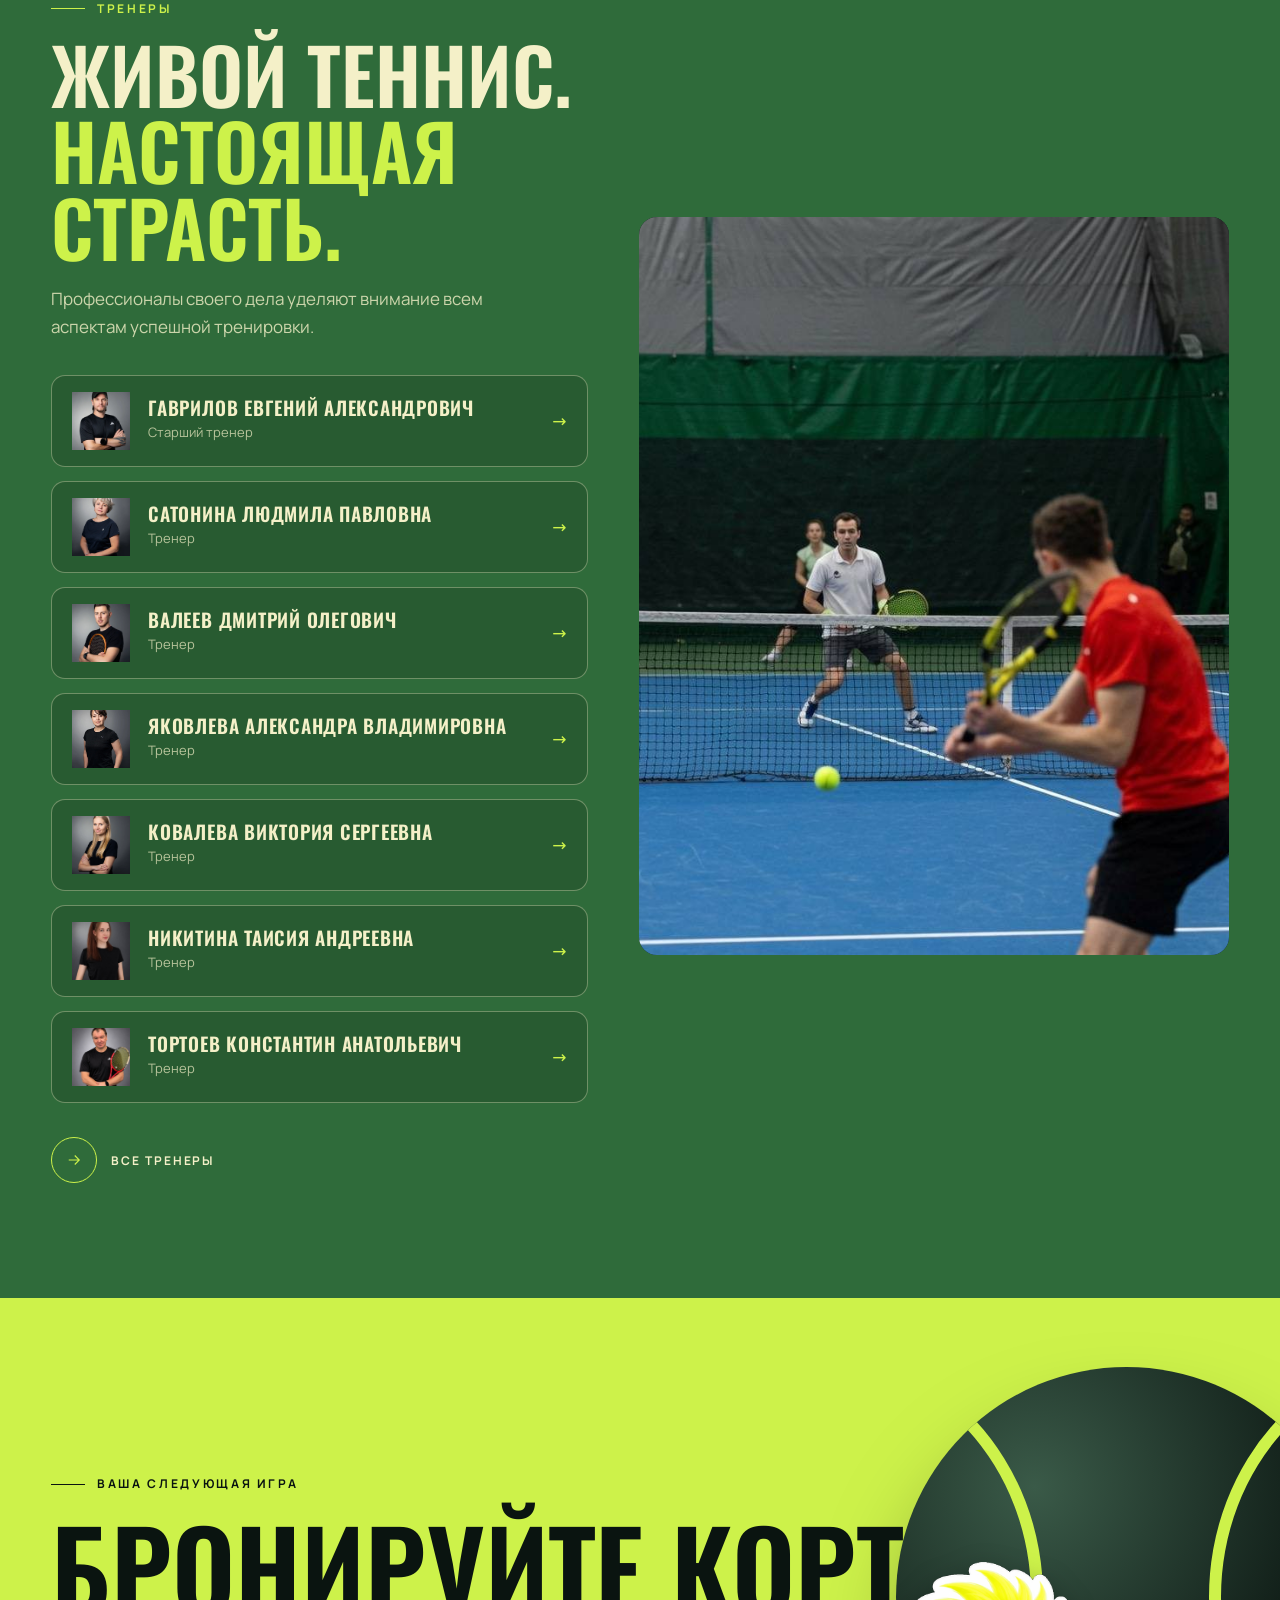
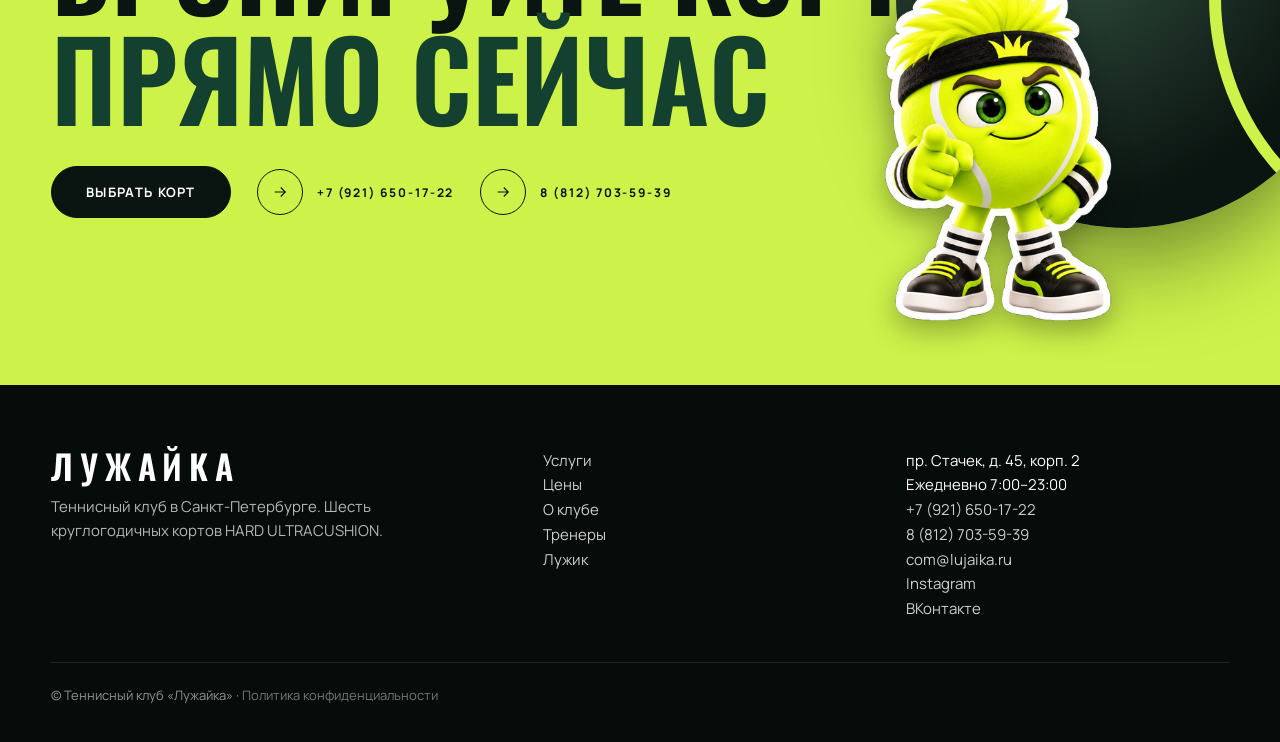
==== commit 098bc422: "Сайт: бронирование как на старом сайте, подключён официальный скрипт go2sport.ru Co-Authored-By: Cla" ====
--- a/index.html
+++ b/index.html
@@ -14,19 +14,19 @@
 <link rel="icon" href="data:image/svg+xml,%3Csvg xmlns='http://www.w3.org/2000/svg' viewBox='0 0 32 32'%3E%3Ccircle cx='16' cy='16' r='15' fill='%23cdf24a'/%3E%3Cpath d='M5 9c8 3 8 11 0 14M27 9c-8 3-8 11 0 14' stroke='%23fff' stroke-width='2.4' fill='none'/%3E%3C/svg%3E">
 
 <!-- Шрифты лежат на сайте (папка fonts/), внешние сервисы не нужны -->
-<link rel="stylesheet" href="css/00-fonts.css?v=20261126">
+<link rel="stylesheet" href="css/00-fonts.css?v=20261127">
 
 <!-- ОФОРМЛЕНИЕ. Порядок важен: файлы ниже перекрывают файлы выше. -->
-<link rel="stylesheet" href="css/01-base.css?v=20261126">
-<link rel="stylesheet" href="css/02-header.css?v=20261126">
-<link rel="stylesheet" href="css/03-photos.css?v=20261126">
-<link rel="stylesheet" href="css/04-home.css?v=20261126">
-<link rel="stylesheet" href="css/05-inner-pages.css?v=20261126">
-<link rel="stylesheet" href="css/06-footer.css?v=20261126">
-<link rel="stylesheet" href="css/07-responsive.css?v=20261126">
-<link rel="stylesheet" href="css/08-extras.css?v=20261126">
-<link rel="stylesheet" href="css/09-luzhik.css?v=20261126">
-<link rel="stylesheet" href="css/10-legal.css?v=20261126">
+<link rel="stylesheet" href="css/01-base.css?v=20261127">
+<link rel="stylesheet" href="css/02-header.css?v=20261127">
+<link rel="stylesheet" href="css/03-photos.css?v=20261127">
+<link rel="stylesheet" href="css/04-home.css?v=20261127">
+<link rel="stylesheet" href="css/05-inner-pages.css?v=20261127">
+<link rel="stylesheet" href="css/06-footer.css?v=20261127">
+<link rel="stylesheet" href="css/07-responsive.css?v=20261127">
+<link rel="stylesheet" href="css/08-extras.css?v=20261127">
+<link rel="stylesheet" href="css/09-luzhik.css?v=20261127">
+<link rel="stylesheet" href="css/10-legal.css?v=20261127">
 </head>
 <body>
 
@@ -57,14 +57,14 @@
      booking.js    — страница бронирования
      ball-game.js  — мяч на главном экране
      app.js        — переходы между страницами; запускает сайт -->
-<script src="js/content.js?v=20261126"></script>
-<script src="js/images.js?v=20261126"></script>
-<script src="js/components.js?v=20261126"></script>
-<script src="js/pages.js?v=20261126"></script>
-<script src="js/booking.js?v=20261126"></script>
-<script src="js/ball-game.js?v=20261126"></script>
-<script src="js/luzhik.js?v=20261126"></script>
-<script src="js/cookies.js?v=20261126"></script>
-<script src="js/app.js?v=20261126"></script>
+<script src="js/content.js?v=20261127"></script>
+<script src="js/images.js?v=20261127"></script>
+<script src="js/components.js?v=20261127"></script>
+<script src="js/pages.js?v=20261127"></script>
+<script src="js/booking.js?v=20261127"></script>
+<script src="js/ball-game.js?v=20261127"></script>
+<script src="js/luzhik.js?v=20261127"></script>
+<script src="js/cookies.js?v=20261127"></script>
+<script src="js/app.js?v=20261127"></script>
 </body>
 </html>
--- a/css/05-inner-pages.css
+++ b/css/05-inner-pages.css
@@ -754,3 +754,7 @@
 /* Главная дата истории (2017) выделена сплошным цветом */
 .yr.yr-hl h2 { color: var(--lime); -webkit-text-stroke: 0; }
 .yr.yr-hl p { font-size: 1.25em; font-weight: 700; }
+
+/* Окно расписания go2sport.ru: высоту задаёт их скрипт, поэтому рамка не обрезает и не задаёт свою высоту */
+.booking-frame { height: auto; min-height: 0; overflow: visible; }
+.booking-frame iframe#booking { height: 700px; }
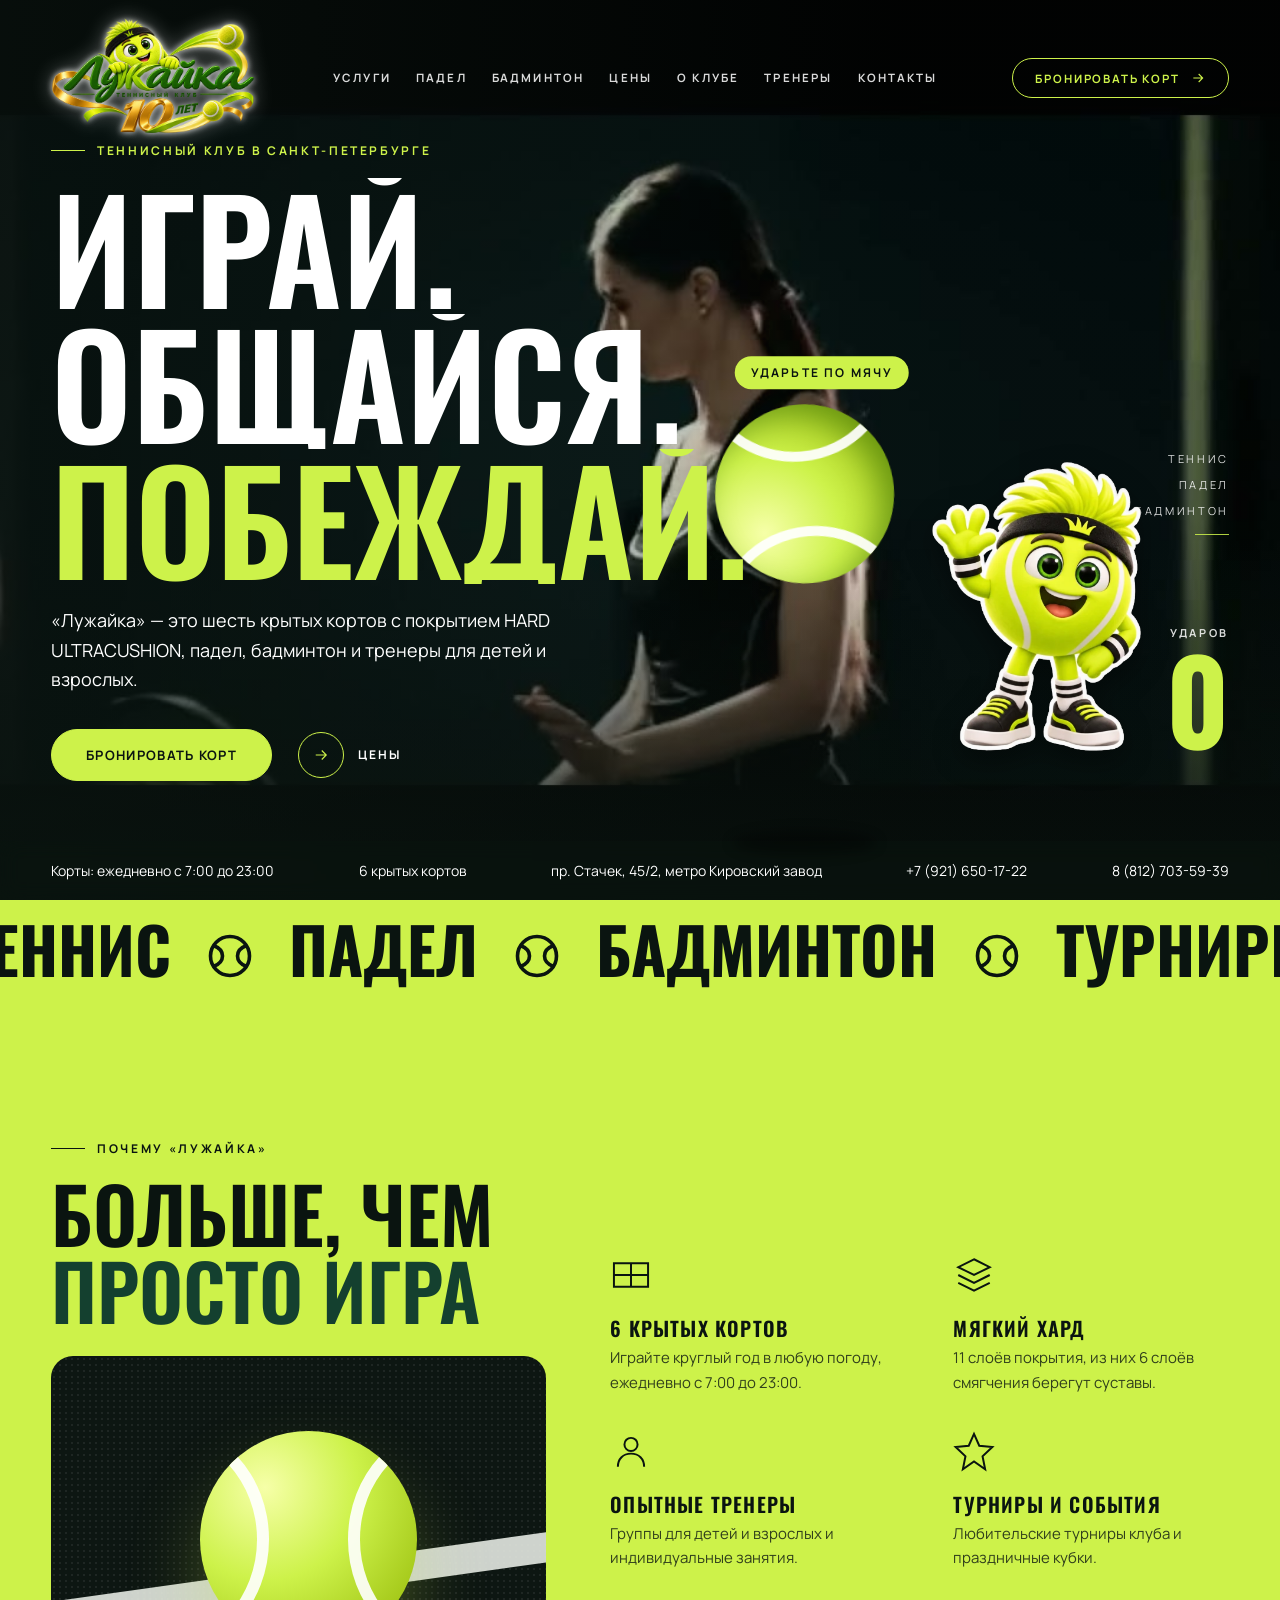
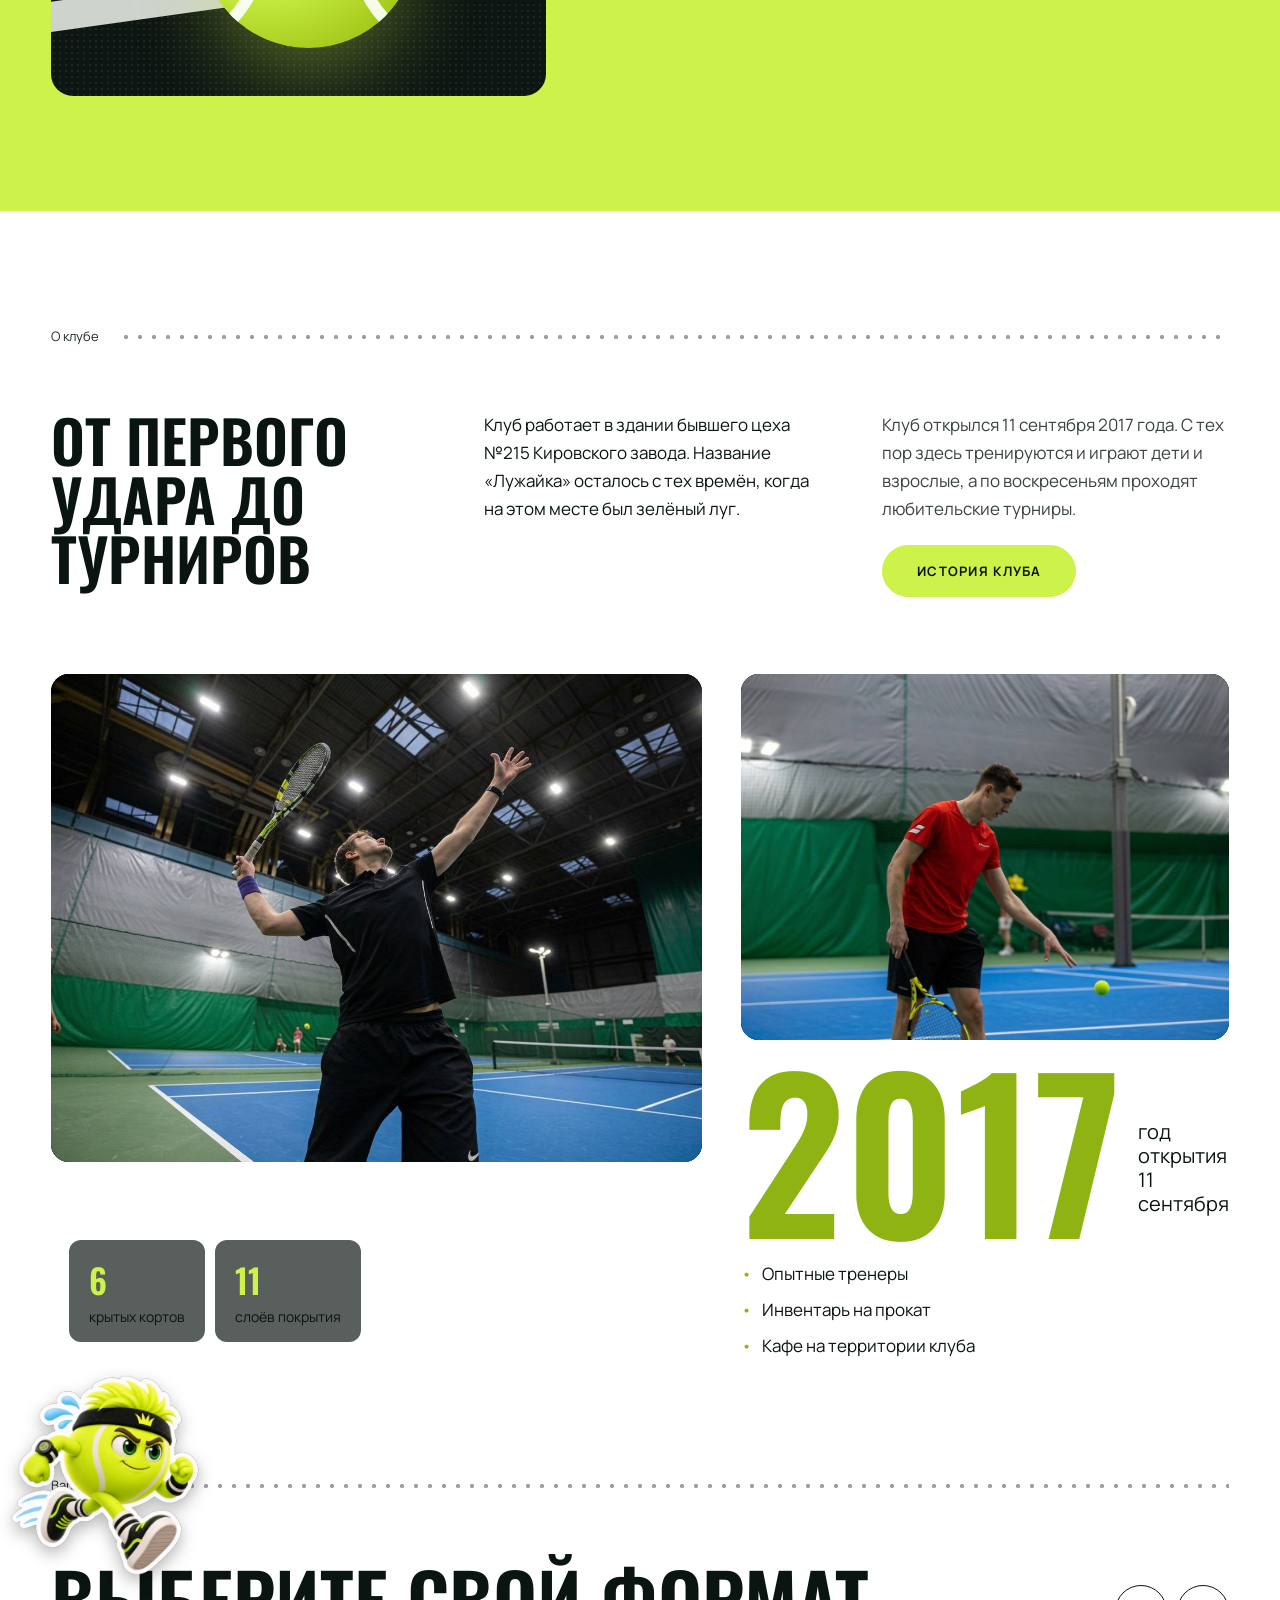
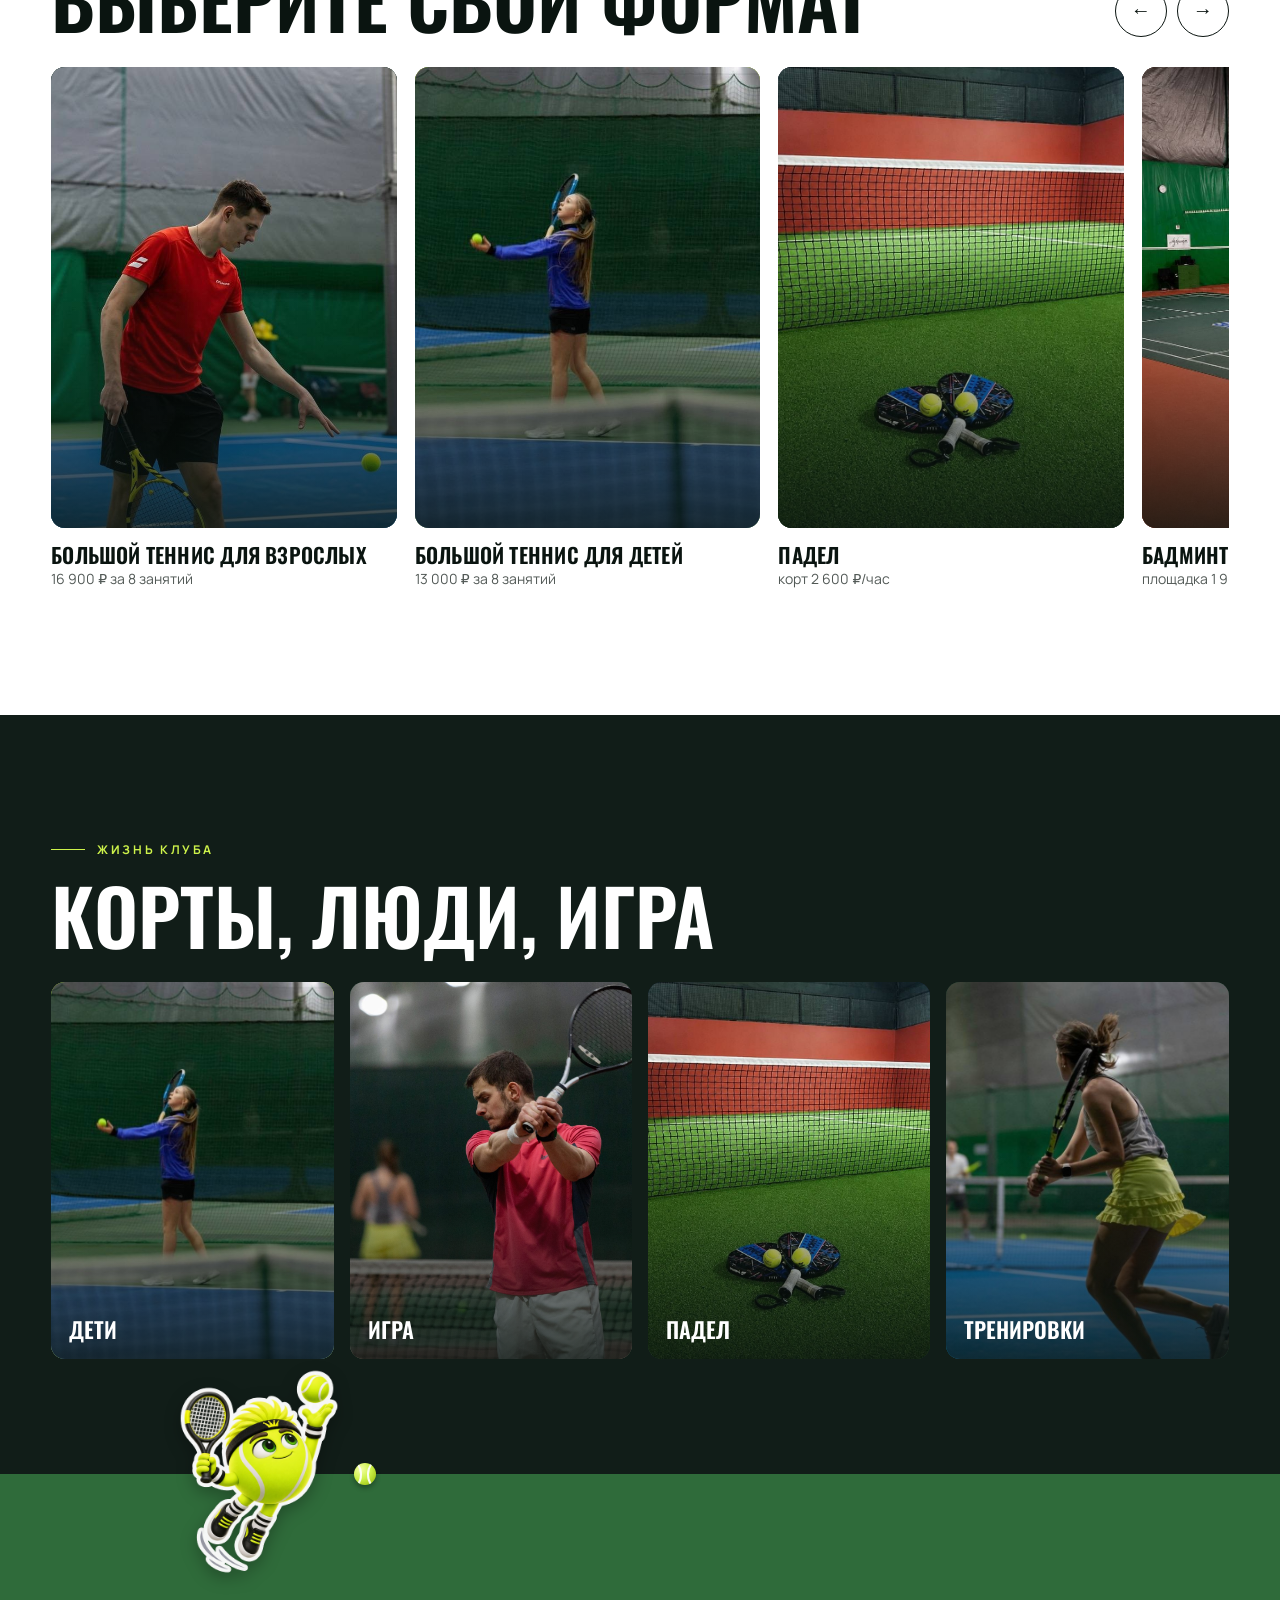
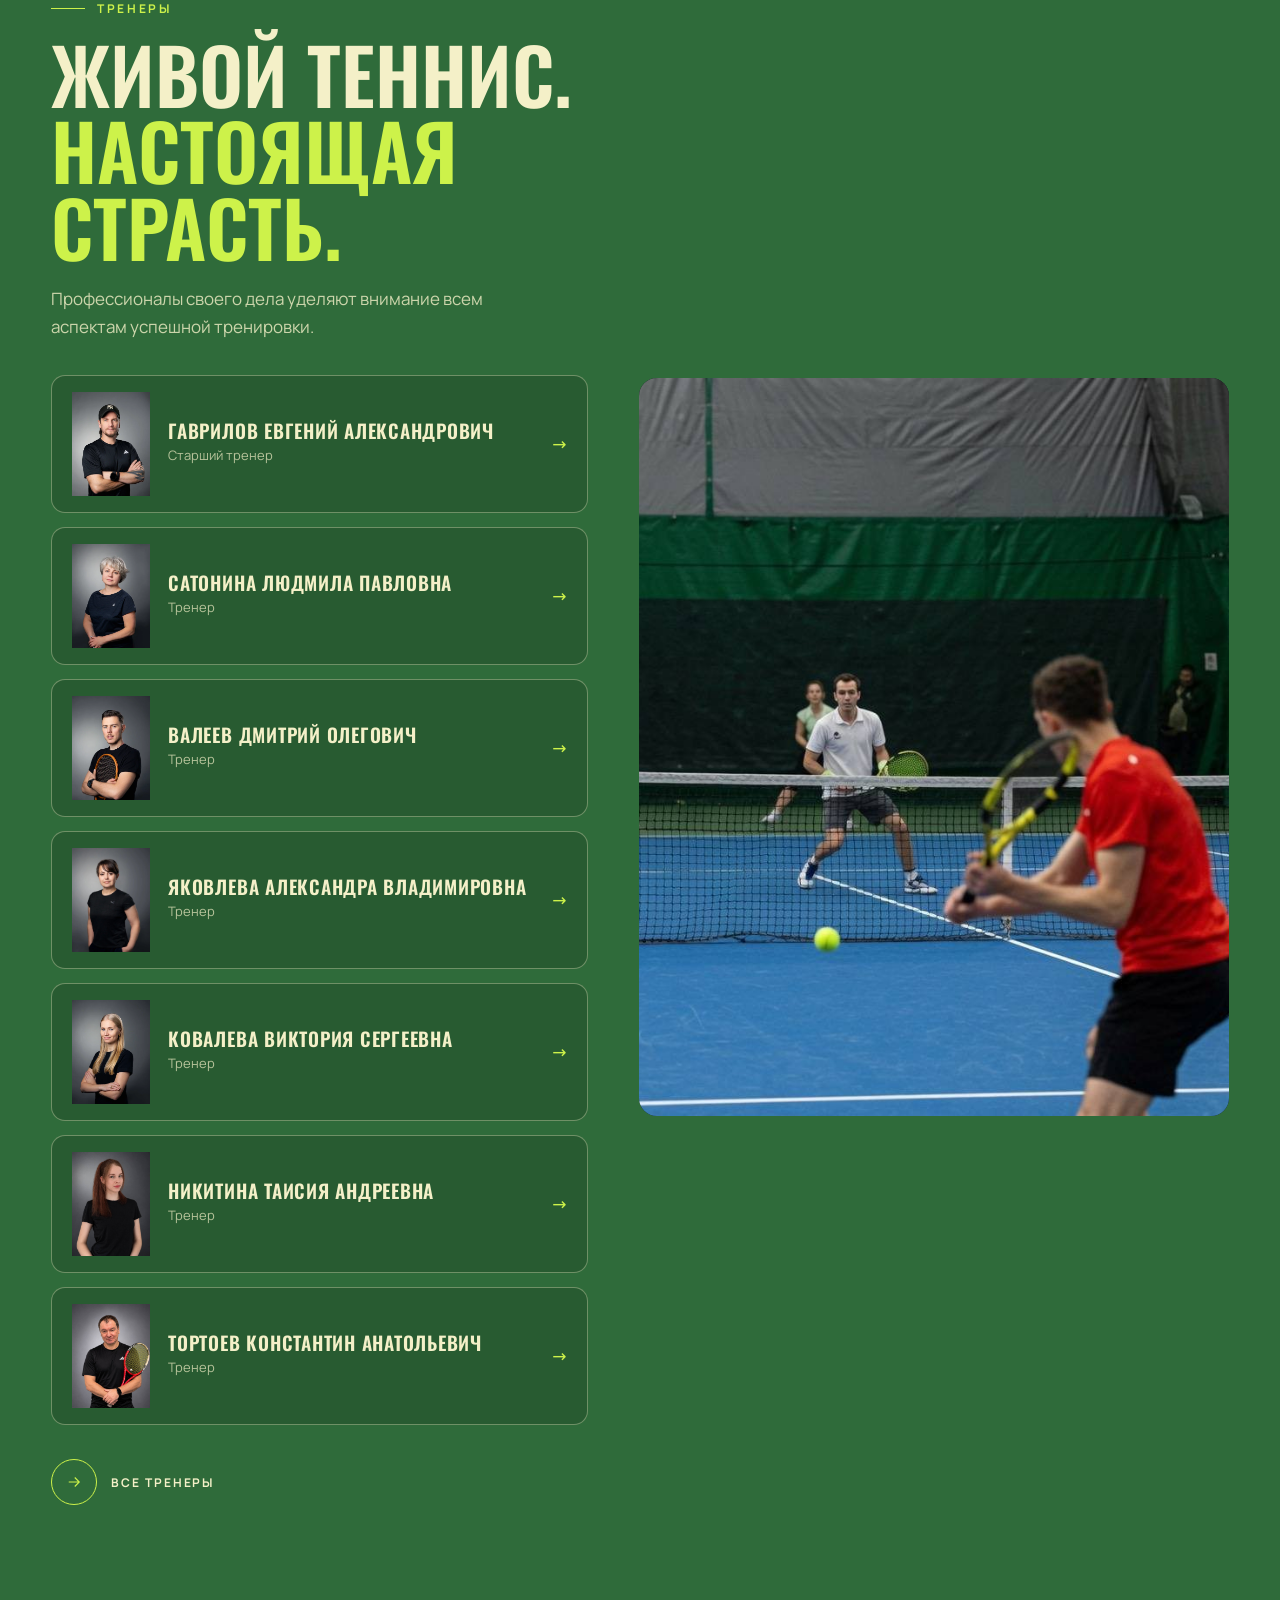
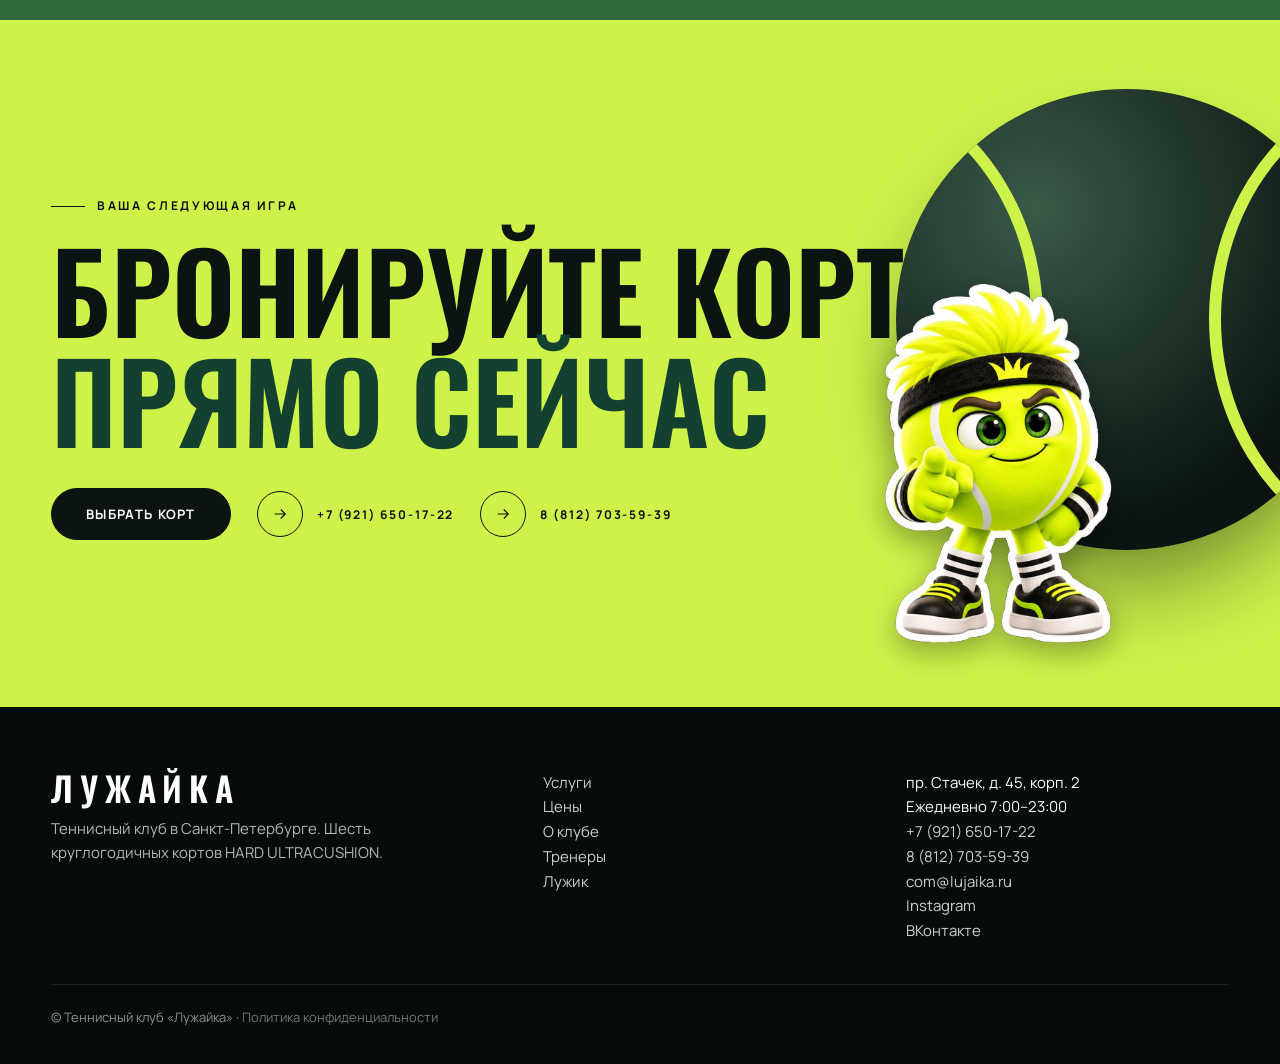
==== commit 9be71729: "Сайт: вертикальные фото тренеров в блоке на главной, голова целиком Co-Authored-By: Claude Sonnet 5." ====
--- a/index.html
+++ b/index.html
@@ -14,19 +14,19 @@
 <link rel="icon" href="data:image/svg+xml,%3Csvg xmlns='http://www.w3.org/2000/svg' viewBox='0 0 32 32'%3E%3Ccircle cx='16' cy='16' r='15' fill='%23cdf24a'/%3E%3Cpath d='M5 9c8 3 8 11 0 14M27 9c-8 3-8 11 0 14' stroke='%23fff' stroke-width='2.4' fill='none'/%3E%3C/svg%3E">
 
 <!-- Шрифты лежат на сайте (папка fonts/), внешние сервисы не нужны -->
-<link rel="stylesheet" href="css/00-fonts.css?v=20261127">
+<link rel="stylesheet" href="css/00-fonts.css?v=20261128">
 
 <!-- ОФОРМЛЕНИЕ. Порядок важен: файлы ниже перекрывают файлы выше. -->
-<link rel="stylesheet" href="css/01-base.css?v=20261127">
-<link rel="stylesheet" href="css/02-header.css?v=20261127">
-<link rel="stylesheet" href="css/03-photos.css?v=20261127">
-<link rel="stylesheet" href="css/04-home.css?v=20261127">
-<link rel="stylesheet" href="css/05-inner-pages.css?v=20261127">
-<link rel="stylesheet" href="css/06-footer.css?v=20261127">
-<link rel="stylesheet" href="css/07-responsive.css?v=20261127">
-<link rel="stylesheet" href="css/08-extras.css?v=20261127">
-<link rel="stylesheet" href="css/09-luzhik.css?v=20261127">
-<link rel="stylesheet" href="css/10-legal.css?v=20261127">
+<link rel="stylesheet" href="css/01-base.css?v=20261128">
+<link rel="stylesheet" href="css/02-header.css?v=20261128">
+<link rel="stylesheet" href="css/03-photos.css?v=20261128">
+<link rel="stylesheet" href="css/04-home.css?v=20261128">
+<link rel="stylesheet" href="css/05-inner-pages.css?v=20261128">
+<link rel="stylesheet" href="css/06-footer.css?v=20261128">
+<link rel="stylesheet" href="css/07-responsive.css?v=20261128">
+<link rel="stylesheet" href="css/08-extras.css?v=20261128">
+<link rel="stylesheet" href="css/09-luzhik.css?v=20261128">
+<link rel="stylesheet" href="css/10-legal.css?v=20261128">
 </head>
 <body>
 
@@ -57,14 +57,14 @@
      booking.js    — страница бронирования
      ball-game.js  — мяч на главном экране
      app.js        — переходы между страницами; запускает сайт -->
-<script src="js/content.js?v=20261127"></script>
-<script src="js/images.js?v=20261127"></script>
-<script src="js/components.js?v=20261127"></script>
-<script src="js/pages.js?v=20261127"></script>
-<script src="js/booking.js?v=20261127"></script>
-<script src="js/ball-game.js?v=20261127"></script>
-<script src="js/luzhik.js?v=20261127"></script>
-<script src="js/cookies.js?v=20261127"></script>
-<script src="js/app.js?v=20261127"></script>
+<script src="js/content.js?v=20261128"></script>
+<script src="js/images.js?v=20261128"></script>
+<script src="js/components.js?v=20261128"></script>
+<script src="js/pages.js?v=20261128"></script>
+<script src="js/booking.js?v=20261128"></script>
+<script src="js/ball-game.js?v=20261128"></script>
+<script src="js/luzhik.js?v=20261128"></script>
+<script src="js/cookies.js?v=20261128"></script>
+<script src="js/app.js?v=20261128"></script>
 </body>
 </html>
--- a/css/04-home.css
+++ b/css/04-home.css
@@ -791,3 +791,7 @@
   .cd-lg .ini { width: 92px; height: 116px; }
   .cd-lg h3 { font-size: 19px; }
 }
+
+/* Главная, блок «Живой теннис»: вертикальные фото тренеров (3:4), голова целиком, без увеличения */
+.cd:not(.cd-lg) .ini { width: 78px; height: 104px; border-radius: 10px; overflow: hidden; }
+.cd:not(.cd-lg) .ini img { object-fit: cover; object-position: 50% 8%; transform: none; }
